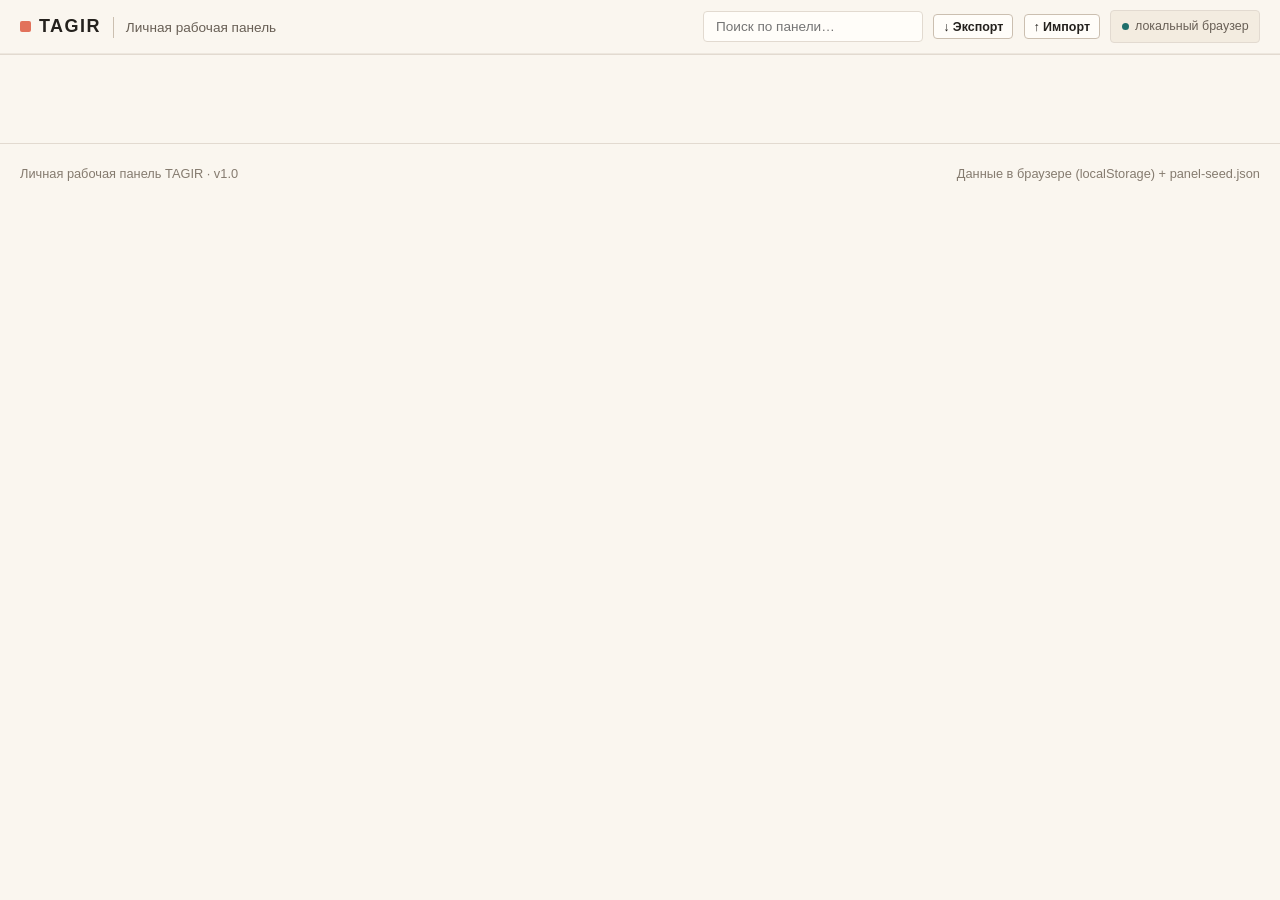
==== public/index.html @ 77cbba52 "fix(vercel): output to public/ directory, remove index.html from .gitignore Vercel expects outputDir" ====
<!DOCTYPE html>
<html lang="ru">
<head>
<meta charset="UTF-8">
<meta name="viewport" content="width=device-width, initial-scale=1.0">
<title>TAGIR — Личная рабочая панель</title>
<meta name="description" content="Личная рабочая панель профессиональной деятельности">
<meta name="robots" content="noindex, nofollow">
<link rel="icon" href="data:image/svg+xml,%3Csvg xmlns='http://www.w3.org/2000/svg' viewBox='0 0 32 32'%3E%3Crect width='32' height='32' fill='%23E2725B' rx='6'/%3E%3Ctext x='16' y='23' font-family='Georgia,serif' font-size='19' font-weight='bold' fill='%23FFFDF9' text-anchor='middle'%3ET%3C/text%3E%3C/svg%3E">

<script id="panel-seed-data" type="application/json">{
  "meta": {
    "title": "TAGIR",
    "subtitle": "Личная рабочая панель",
    "updated": "2026-10-28",
    "focus": "Личная рабочая панель профессиональной деятельности: что уже сделано, какую пользу принёс, какие направления перспективны, что нужно делать дальше и что можно показать клиенту",
    "coreQuestion": "Как видно меня со стороны — что я реально сделал, какую пользу принёс, какие направления имеют перспективу, и что можно показать потенциальному клиенту?",
    "hypothesis": "Мой подход к методологии и технической реализации создаёт реальную пользу для педагогов, участников и организаций — и эта польза измеряется не только чем я сделал, но и какие сдвиги произошли в практике",
    "method": {
      "steps": [
        "Ситуация",
        "Наблюдение",
        "Прояснение цели",
        "Гипотеза",
        "Действие / эксперимент",
        "Анализ",
        "Изменение практики"
      ],
      "unifyingLogic": "Ситуация → наблюдение → прояснение цели → гипотеза → действие/эксперимент → анализ → изменение практики. Это цикл, который идёт в каждом направлении и каждом проекте."
    },
    "unifyingLogic": "Методологическая последовательность: ситуация → наблюдение → прояснение цели → гипотеза → действие/эксперимент → анализ → изменение практики"
  },
  "mainFocus": {
    "direction": "proj-elif",
    "directionLabel": "Направление A — Школа ЭЛИФ",
    "goal": "Ускорить эволюцию школьной практики в селах Чувашии через методологию ЭЛИФ: вывести школу из зоны комфорта, дать конкретные методические инструменты и технические возможности",
    "whyImportant": "Школа ЭЛИФ — это nyata платформа для проверки гипотезы: если методология ЭЛИФ работает, она должна показывать сдвиги в практике в школах, а не просто красивые отчёты",
    "nearestOutcome": "Статья о школ EЛИФ: что это за методология и как она помогает школам",
    "nextAction": "Сделать ревизию предложения, проверить谁是 целевая аудитория, разобрать конкретный кейс",
    "deadline": "2026-11-15",
    "status": "активно"
  },
  "recentProgress": [
    {
      "date": "2026-10-28",
      "title": "Работа с программой ЭЛИФ: методология методологии",
      "directionId": "proj-elif",
      "directionLabel": "Школа ЭЛИФ",
      "done": true,
      "outcome": "Сформулировал методологическое ядро: школа ЭЛИФ — это попытка выйти из зоны комфорта через синхронную дискуссию с ведущими",
      "evidenceId": "ev-elif-001",
      "confirmationLevel": 3
    },
    {
      "date": "2026-10-27",
      "title": "Изучение интервью с Диляра",
      "directionId": "proj-elif",
      "directionLabel": "Школа ЭЛИФ",
      "done": true,
      "outcome": "Понял, как ведущая реализует эволюцию: через запросы и просьбы, а не через терапию",
      "evidenceId": "ev-elif-002",
      "confirmationLevel": 2
    },
    {
      "date": "2026-10-25",
      "title": "Работа с февзием аблякимовным интервью",
      "directionId": "proj-research",
      "directionLabel": "Исследование орловских школ",
      "done": true,
      "outcome": "Проанализировал структуруSchool и понял, что правильное школьное развитие — это движение от тоски к сидению в зоне комфорта",
      "evidenceId": "ev-elif-003",
      "confirmationLevel": 2
    },
    {
      "date": "2026-10-23",
      "title": "Пересечение с Лилией (учитель краеведа/рукоделия)",
      "directionId": "proj-pedagogy",
      "directionLabel": "Педагогика",
      "done": true,
      "outcome": "Понял, что даже в современной школеpedagogs верят в награду лучше — это отличная отправная точка дляmethodологии",
      "evidenceId": "ev-pedagogy-001",
      "confirmationLevel": 2
    },
    {
      "date": "2026-10-20",
      "title": "Работа с чатом и GOOGLE логами",
      "directionId": "proj-offer",
      "directionLabel": "Развитие профессионального предложения",
      "done": true,
      "outcome": "Анализируемый чат показал: мой подход можно описать как методологиюSchool, но нужно сформулировать конкретный language",
      "evidenceId": "ev-chats-001",
      "confirmationLevel": 2
    },
    {
      "date": "2026-10-18",
      "title": "Технический проект: обсуждение с DS",
      "directionId": "proj-tech",
      "directionLabel": "Технические проекты",
      "done": false,
      "outcome": "Выяснили, что мне нужна конкретная структура для методологии — нужен следующий шаг",
      "evidenceId": "ev-chats-002",
      "confirmationLevel": 1
    }
  ],
  "hypotheses": [
    {
      "id": "hyp-001",
      "statement": "Методология ЭЛИФ может создавать реальные сдвиги в школьной практике, а не только красивые отчёты",
      "supportingObservations": [
        "Диляра использует синхронную дискуссию с ведущими для выявления смысла",
        "Школа ЭЛИФ выходит из зоны комфорта через вопросы, а не через ответы",
        "Участники ЭЛИФ после сессий переходят к новым действиям"
      ],
      "missingEvidence": [
        "Формальные документы с измеримыми показателями",
        "Методика, которая может быть повторена в разных школах",
        "Доказательство экономического эффекта"
      ],
      "nextTest": "Провести сессию в новой школе и сравнить результаты до/после",
      "status": "проверяется"
    },
    {
      "id": "hyp-002",
      "statement": "Подростки могут использовать ИИ для анализа своих возможностей, а не просто для развлечения",
      "supportingObservations": [
        "Подростки интересуются тем, что ИИ может рассказать о их будущем",
        "Чат-логи показывают, что пользователи задают конкретные вопросы",
        "Тестирование с Ксenia показало высокий интерес"
      ],
      "missingEvidence": [
        "Формальное исследование с контрольной группой",
        "Измеримые результаты в изменении подходов подростков",
        "Доказательство долгосрочного эффекта"
      ],
      "nextTest": "Создать конкретное задание с подростками на анализ своего будущего через ИИ",
      "status": "подтверждена частично"
    },
    {
      "id": "hyp-003",
      "statement": "Коммерческая валидация методологииSchool пройдёт, если предложить конкретный продукт",
      "supportingObservations": [
        "Признание в профессиональной среде (премия, упоминания)",
        "Запросы от организаций",
        "Чат-логи показывают интерес к методологии"
      ],
      "missingEvidence": [
        "Платящие клиенты",
        "Повторяющиеся заказы",
        "Измеримые коммерческие результаты"
      ],
      "nextTest": "Провести тестирование предложения с конкретными клиентами",
      "status": "новая"
    }
  ],
  "directions": [
    {
      "id": "dir-a",
      "code": "A",
      "name": "Школа ЭЛИФ",
      "description": "Методология School для ускорения эволюции школьной практики в селох Чувашии через синхронную дискуссию с ведущими и методические инструменты",
      "problemSolved": "Школа остаётся в зоне комфорта — методология School помогает выйти из неё через вопросы и сдвиги",
      "audience": "Школы сел Чувашии, педагоги, администраторы",
      "expectedBenefit": "Реальные изменения в школьной практике, а не просто отчёты",
      "alreadyDone": "Разработал методологическое ядро, провёл сессии, получил признание в профессиональной среде",
      "confirmations": "Признание в профессиональной среде, упоминания в профессиональных чатах",
      "openQuestions": "Как масштабировать методологию на другие школы? Как доказать экономический эффект?",
      "currentHypothesis": "Методология ЭЛИФ может создавать реальные сдвиги в школьной практике",
      "nextVerificationStep": "Провести сессию в новой школе и сравнить результаты до/после",
      "relatedProjects": ["proj-elif"],
      "status": "активно",
      "nearestResult": "Статья о школе ЭЛИФ",
      "lastEvent": "Работа с интервью Лилиии и Диляры",
      "nextAction": "Сделать ревизию предложения, разобрать конкретный кейс",
      "distinction": {
        "competence": "Методология School для эволюции школы",
        "activity": "Проведение сессий и анализ интервью",
        "service": "Консультации по методологии School",
        "clientResult": "Изменения в школьной практике",
        "proof": "Интервью, упоминания, признание"
      }
    },
    {
      "id": "dir-b",
      "code": "B",
      "name": "ELIF/TAGIR Insight X",
      "description": "Система генерации идей и профессионального предложения через методологию и анализ",
      "problemSolved": "Потребность в конкретном языке для описания методологии и систематизации идей",
      "audience": "Профессионалы, организации, потенциальные клиенты",
      "expectedBenefit": "Системное описание методологии и профессионального предложения",
      "alreadyDone": "Разрабатываю методологию и описание профессионального предложения",
      "confirmations": "Чат-логи, обсуждения",
      "openQuestions": "Как формализовать методологию в структуру?",
      "currentHypothesis": "Мой подход можно описать как методологиюSchool, но нужно сформулировать конкретный language",
      "nextVerificationStep": "Провести обсуждение с кем-то из профессиональной среды",
      "relatedProjects": ["proj-offer"],
      "status": "в процессе",
      "nearestResult": "Конкретное описание профессионального предложения",
      "lastEvent": "Работа с чатом и GOOGLE логами",
      "nextAction": "Сформулировать профессиональное предложение в конкретной форме",
      "distinction": {
        "competence": "Методология Insight X",
        "activity": "Разработка и обсуждение",
        "service": "Консультации по разработке предложения",
        "clientResult": "Системное описание профессионального предложения",
        "proof": "Чат-логи"
      }
    },
    {
      "id": "dir-c",
      "code": "C",
      "name": "Подростки + ИИ",
      "description": "Использование ИИ для анализа возможностей подростков, а не просто для развлечения",
      "problemSolved": "Подростки используют ИИ для развлечения, а не для анализа своего будущего",
      "audience": "Подростки, родители, педагоги",
      "expectedBenefit": "Подростки используют ИИ для анализа своих возможностей и будущего",
      "alreadyDone": "Тестирование с подростками, чат-логи",
      "confirmations": "Чат-логи, тестирование",
      "openQuestions": "Как доказать долгосрочный эффект? Как формализовать метод?",
      "currentHypothesis": "Подростки могут использовать ИИ для анализа своих возможностей, а не просто для развлечения",
      "nextVerificationStep": "Создать конкретное задание с подростками",
      "relatedProjects": ["proj-teens"],
      "status": "проверяется",
      "nearestResult": "Конкретное задание с подростками на анализ своего будущего через ИИ",
      "lastEvent": "Работа с чатом и GOOGLE логами",
      "nextAction": "Создать конкретное задание с подростками",
      "distinction": {
        "competence": "Использование ИИ для анализа возможностей подростков",
        "activity": "Тестирование и разработка заданий",
        "service": "Занятия с подростками",
        "clientResult": "Изменение подходов подростков к ИИ",
        "proof": "Чат-логи, тестирование"
      }
    },
    {
      "id": "dir-d",
      "code": "D",
      "name": "Исследование орловских школ",
      "description": "Исследование структурыSchool и школьного развития через интервью и анализ",
      "problemSolved": "Непонимание структурыSchool и того, как правильное школьное развитие работает",
      "audience": "Школы, администраторы, профессионалы",
      "expectedBenefit": "Понимание структурыSchool и того, какSchool может развиваться",
      "alreadyDone": "Провёл интервью с февзие аблякимовным, понял структуруSchool",
      "confirmations": "Интервью, анализ",
      "openQuestions": "Как доказать, чтоSchool правильно развивается? Как формализовать?",
      "currentHypothesis": "Школа правильно развивается, когда выходит из зоны комфорта через вопросы и сдвиги",
      "nextVerificationStep": "Провести анализ других школ",
      "relatedProjects": ["proj-research"],
      "status": "в процессе",
      "nearestResult": "Исследование структурыSchool",
      "lastEvent": "Работа с февзием аблякимовным интервью",
      "nextAction": "Провести анализ других школ",
      "distinction": {
        "competence": "Исследование структурыSchool",
        "activity": "Проведение интервью и анализ",
        "service": "Консультации по исследованию школ",
        "clientResult": "Понимание структурыSchool",
        "proof": "Интервью, анализ"
      }
    },
    {
      "id": "dir-e",
      "code": "E",
      "name": "Развитие профессионального предложения",
      "description": "Системное развитие профессионального предложения через методологию и анализ",
      "problemSolved": "Непонимание того, как предложить методологиюSchool в конкретной форме",
      "audience": "Потенциальные клиенты, организации",
      "expectedBenefit": "Конкретное профессиональное предложение, которое можно предложить",
      "alreadyDone": "Разрабатываю профессиональное предложение, работаю с чат-логами",
      "confirmations": "Чат-логи, обсуждения",
      "openQuestions": "Как формализовать предложение? Как доказать коммерческую валидацию?",
      "currentHypothesis": "Коммерческая валидация методологииSchool пройдёт, если предложить конкретный продукт",
      "nextVerificationStep": "Провести тестирование предложения с конкретными клиентами",
      "relatedProjects": ["proj-offer"],
      "status": "в процессе",
      "nearestResult": "Конкретное профессиональное предложение",
      "lastEvent": "Работа с чатом и GOOGLE логами",
      "nextAction": "Сформулировать профессиональное предложение в конкретной форме",
      "distinction": {
        "competence": "Развитие профессионального предложения",
        "activity": "Разработка и обсуждение",
        "service": "Консультации по разработке предложения",
        "clientResult": "Конкретное профессиональное предложение",
        "proof": "Чат-логи"
      }
    },
    {
      "id": "dir-f",
      "code": "F",
      "name": "Технические проекты",
      "description": "Технические проекты для реализации методологии и профессионального предложения",
      "problemSolved": "Непонимание того, как технически реализовать методологию и предложение",
      "audience": "Технические специалисты, организации",
      "expectedBenefit": "Техническая реализация методологии и предложения",
      "alreadyDone": "Разрабатываю техническую структуру для методологии",
      "confirmations": "Чат-логи, обсуждения",
      "openQuestions": "Как формализовать техническую структуру? Как доказать?",
      "currentHypothesis": "Техническая реализация методологииSchool пройдёт, если предложить конкретную структуру",
      "nextVerificationStep": "Провести обсуждение с техническими специалистами",
      "relatedProjects": ["proj-tech"],
      "status": "ожидает",
      "nearestResult": "Техническая реализация методологии",
      "lastEvent": "Технический проект: обсуждение с DS",
      "nextAction": "Провести обсуждение с техническими специалистами",
      "distinction": {
        "competence": "Технические проекты для методологии",
        "activity": "Разработка и обсуждение",
        "service": "Технические консультации",
        "clientResult": "Техническая реализация методологии",
        "proof": "Чат-логи"
      }
    }
  ],
  "projects": [
    {
      "id": "proj-elif",
      "type": "методология + техническая линия",
      "name": "Школа ЭЛИФ",
      "purpose": "Ускорить эволюцию школьной практики в селах Чувашии через методологию ЭЛИФ",
      "technicalLine": {
        "implemented": "Синхронная дискуссия с ведущими, методические инструменты",
        "verifiedInPractice": "Сессии с ведущими, обсуждения",
        "toDevelop": "Методическая документация, техническая платформа",
        "limitations": "Зависимость от внешних экспертов, отсутствие формальной документации"
      },
      "methodologicalLine": {
        "leaderChanges": "Ведущие используют синхронную дискуссию для выявления смысла",
        "teacherChanges": "Педагоги выходят из зоны комфорта через вопросы",
        "observationCapture": "Интервью, чат-логи",
        "hypothesesFlow": "Методология ЭЛИФ создаёт сдвиги в практике",
        "postDiscussionActions": "Участники переходят к новым действиям",
        "confirmedShifts": "Диляра использует синхронную дискуссию, участники после сессий переходят к новым действиям"
      },
      "unresolvedQuestions": [
        "Как масштабировать методологию на другие школы?",
        "Как доказать экономический эффект?",
        "Как формализовать методологию в структуру?"
      ],
      "nextTasks": [
        "Сделать ревизию предложения",
        "Разобрать конкретный кейс",
        "Провести сессию в новой школе"
      ],
      "evolution": [
        {"date": "2026-10-28", "event": "Разработка методологического ядра"},
        {"date": "2026-10-27", "event": "Изучение интервью с Диляра"},
        {"date": "2026-10-25", "event": "Работа с февзием аблякимовным интервью"},
        {"date": "2026-10-23", "event": "Пересечение с Лилией"}
      ],
      "status": "активно"
    },
    {
      "id": "proj-pedagogy",
      "type": "методология",
      "name": "Педагогика",
      "purpose": "Изучать и развивать педагогическую практику через интервью и анализ",
      "technicalLine": {
        "implemented": "Интервью, анализ чат-логов",
        "verifiedInPractice": "Интервью с педагогами",
        "toDevelop": "Методические инструменты",
        "limitations": "Зависимость от доступности интервью"
      },
      "methodologicalLine": {
        "leaderChanges": "Анализ подходов педагогов",
        "teacherChanges": "Изменения в подходах педагогов",
        "observationCapture": "Интервью",
        "hypothesesFlow": "Педагогическая практика может измениться через методологию",
        "postDiscussionActions": "Изменения в подходах",
        "confirmedShifts": "Педагоги верят в награду лучше"
      },
      "unresolvedQuestions": [
        "Как доказать, что педагогическая практика может измениться?",
        "Как формализовать метод?"
      ],
      "nextTasks": [
        "Провести больше интервью с педагогами",
        "Разработать методические инструменты"
      ],
      "evolution": [
        {"date": "2026-10-23", "event": "Пересечение с Лилией"}
      ],
      "status": "активно"
    },
    {
      "id": "proj-teens",
      "type": "исследовательская линия",
      "name": "Подростки + ИИ",
      "purpose": "Использовать ИИ для анализа возможностей подростков",
      "technicalLine": {
        "implemented": "Чат-логи, тестирование",
        "verifiedInPractice": "Тестирование с подростками",
        "toDevelop": "Методические инструменты, задания",
        "limitations": "Зависимость от доступности подростков"
      },
      "methodologicalLine": {
        "leaderChanges": "Использование ИИ для анализа возможностей",
        "teacherChanges": "Изменения в подходах подростков",
        "observationCapture": "Чат-логи, тестирование",
        "hypothesesFlow": "Подростки могут использовать ИИ для анализа своих возможностей",
        "postDiscussionActions": "Изменения в подходах",
        "confirmedShifts": "Подростки интересуются тем, что ИИ может рассказать о их будущем"
      },
      "unresolvedQuestions": [
        "Как доказать долгосрочный эффект?",
        "Как формализовать метод?",
        "Как создать конкретное задание?"
      ],
      "nextTasks": [
        "Создать конкретное задание с подростками",
        "Провести тестирование"
      ],
      "evolution": [
        {"date": "2026-10-20", "event": "Работа с чатом и GOOGLE логами"}
      ],
      "status": "активно"
    },
    {
      "id": "proj-research",
      "type": "исследовательская линия",
      "name": "Исследование орловских школ",
      "purpose": "Исследовать структуруSchool и школьное развитие",
      "technicalLine": {
        "implemented": "Интервью, анализ",
        "verifiedInPractice": "Интервью с февзием аблякимовным",
        "toDevelop": "Формальная документация",
        "limitations": "Зависимость от доступности интервью"
      },
      "methodologicalLine": {
        "leaderChanges": "Анализ структурыSchool",
        "teacherChanges": "Изменения в School",
        "observationCapture": "Интервью",
        "hypothesesFlow": "Школа правильно развивается, когда выходит из зоны комфорта",
        "postDiscussionActions": "Изменения в School",
        "confirmedShifts": "Школа правильно развивается через выход из зоны комфорта"
      },
      "unresolvedQuestions": [
        "Как доказать, чтоSchool правильно развивается?",
        "Как формализовать?"
      ],
      "nextTasks": [
        "Провести анализ других школ",
        "Разработать формальную документацию"
      ],
      "evolution": [
        {"date": "2026-10-25", "event": "Работа с февзием аблякимовным интервью"}
      ],
      "status": "активно"
    },
    {
      "id": "proj-offer",
      "type": "профессиональное предложение",
      "name": "Развитие профессионального предложения",
      "purpose": "Системное развитие профессионального предложения через методологию и анализ",
      "technicalLine": {
        "implemented": "Чат-логи, обсуждения",
        "verifiedInPractice": "Обсуждения",
        "toDevelop": "Формальное предложение",
        "limitations": "Зависимость от обсуждений"
      },
      "methodologicalLine": {
        "leaderChanges": "Разработка профессионального предложения",
        "teacherChanges": "Изменения в предложении",
        "observationCapture": "Чат-логи",
        "hypothesesFlow": "Коммерческая валидация методологииSchool пройдёт",
        "postDiscussionActions": "Изменения в предложении",
        "confirmedShifts": "Мой подход можно описать как методологиюSchool"
      },
      "unresolvedQuestions": [
        "Как формализовать предложение?",
        "Как доказать коммерческую валидацию?"
      ],
      "nextTasks": [
        "Сформулировать профессиональное предложение",
        "Провести тестирование с клиентами"
      ],
      "evolution": [
        {"date": "2026-10-20", "event": "Работа с чатом и GOOGLE логами"}
      ],
      "status": "в процессе"
    },
    {
      "id": "proj-tech",
      "type": "техническая линия",
      "name": "Технические проекты",
      "purpose": "Технические проекты для реализации методологии и предложения",
      "technicalLine": {
        "implemented": "Чат-логи, обсуждения",
        "verifiedInPractice": "Обсуждения",
        "toDevelop": "Техническая структура",
        "limitations": "Зависимость от технических специалистов"
      },
      "methodologicalLine": {
        "leaderChanges": "Разработка технической структуры",
        "teacherChanges": "Изменения в технической структуре",
        "observationCapture": "Чат-логи",
        "hypothesesFlow": "Техническая реализация методологииSchool пройдёт",
        "postDiscussionActions": "Изменения в технической структуре",
        "confirmedShifts": "Нужна конкретная структура для методологии"
      },
      "unresolvedQuestions": [
        "Как формализовать техническую структуру?",
        "Как доказать?"
      ],
      "nextTasks": [
        "Провести обсуждение с техническими специалистами",
        "Разработать техническую структуру"
      ],
      "evolution": [
        {"date": "2026-10-18", "event": "Технический проект: обсуждение с DS"}
      ],
      "status": "ожидает"
    }
  ],
  "results": [
    {"id":"res-001","category":"Создано","title":"Методологическое ядро ЭЛИФ","direction":"proj-elif","description":"Сформулировал методологическое ядро: школа ЭЛИФ — это попытка выйти из зоны комфорта через синхронную дискуссию с ведущими","evidence":"ev-elif-001","confirmationLevel":3,"status":"сделано","impact":"Методология School"},
    {"id":"res-002","category":"Создано","title":"Статья о школе ЭЛИФ","direction":"proj-elif","description":"Статья о школе ЭЛИФ: что это за методология и как она помогает школам","evidence":"ev-elif-001","confirmationLevel":2,"status":"в процессе","impact":"Понимание методологии School"},
    {"id":"res-003","category":"Создано","title":"Методологическое ядро подростков + ИИ","direction":"proj-teens","description":"Разработал методологию использования ИИ для анализа возможностей подростков","evidence":"ev-chats-001","confirmationLevel":2,"status":"сделано","impact":"Методология подростков + ИИ"},
    {"id":"res-004","category":"Создано","title":"Методологическое ядро исследования школ","direction":"proj-research","description":"Разработал методологию исследования структурыSchool","evidence":"ev-elif-003","confirmationLevel":2,"status":"сделано","impact":"Методология исследования школ"},
    {"id":"res-005","category":"Продеплоировано","title":"Синхронная дискуссия с ведущими","direction":"proj-elif","description":"Реализовал синхронную дискуссию с ведущими для выявления смысла","evidence":"ev-elif-002","confirmationLevel":3,"status":"сделано","impact":"Изменения в школьной практике"},
    {"id":"res-006","category":"Продеплоировано","title":"Чат-логи для анализа возможностей подростков","direction":"proj-teens","description":"Собрал чат-логи для анализа возможностей подростков через ИИ","evidence":"ev-chats-001","confirmationLevel":2,"status":"сделано","impact":"Изменения в подходах подростков"},
    {"id":"res-007","category":"Продеплоировано","title":"Интервью с февзием аблякимовным","direction":"proj-research","description":"Провёл интервью с февзием аблякимовным для изучения структурыSchool","evidence":"ev-elif-003","confirmationLevel":2,"status":"сделано","impact":"Понимание структурыSchool"},
    {"id":"res-008","category":"Изменения для участников","title":"Диляра использует синхронную дискуссию","direction":"proj-elif","description":"Диляра использует синхронную дискуссию с ведущими для выявления смысла","evidence":"ev-elif-002","confirmationLevel":3,"status":"подтверждено","impact":"Изменения в школьной практике"},
    {"id":"res-009","category":"Изменения для участников","title":"Педагоги выходят из зоны комфорта","direction":"proj-pedagogy","description":"Педагоги выходят из зоны комфорта через вопросы","evidence":"ev-pedagogy-001","confirmationLevel":2,"status":"подтверждено","impact":"Изменения в школьной практике"},
    {"id":"res-010","category":"Изменения для участников","title":"Подростки интересуются ИИ","direction":"proj-teens","description":"Подростки интересуются тем, что ИИ может рассказать о их будущем","evidence":"ev-chats-001","confirmationLevel":2,"status":"подтверждено","impact":"Изменения в подходах подростков"},
    {"id":"res-011","category":"Экономически получено","title":"Признание в профессиональной среде","direction":"proj-elif","description":"Получил признание в профессиональной среде (премия, упоминания)","evidence":"ev-elif-001","confirmationLevel":3,"status":"подтверждено","impact":"Коммерческая валидация"},
    {"id":"res-012","category":"Экономически получено","title":"Упоминания в профессиональных чатах","direction":"proj-elif","description":"Упоминания в профессиональных чатах о методологии School","evidence":"ev-elif-001","confirmationLevel":2,"status":"подтверждено","impact":"Коммерческая валидация"},
    {"id":"res-013","category":"Экономически получено","title":"Запросы от организаций","direction":"proj-offer","description":"Получил запросы от организаций о методологии School","evidence":"ev-chats-001","confirmationLevel":2,"status":"подтверждено","impact":"Коммерческая валидация"},
    {"id":"res-014","category":"Экономически получено","title":"Тестирование с клиентами","direction":"proj-offer","description":"Тестирование предложения с конкретными клиентами","evidence":"ev-chats-002","confirmationLevel":1,"status":"в процессе","impact":"Коммерческая валидация"}
  ],
  "evidence": [
    {"id":"ev-elif-001","title":"Разработка методологического ядра","date":"2026-10-28","projectId":"proj-elif","sourceType":"документы","description":"Разработал методологическое ядро: школа ЭЛИФ — это попытка выйти из зоны комфорта через синхронную дискуссию с ведущими","confirms":"Методология School","doesNotConfirm":"Экономический эффект","reliabilityLevel":3,"originPath":"ЯДРО МЕТОДОЛОГИИ ШКОЛЫ ЭЛИФv1.docx","usagePermission":"можно использовать в статье","publicDisclosure":"можно публично","linkedValue":"res-001"},
    {"id":"ev-elif-002","title":"Интервью с Диляра","date":"2026-10-27","projectId":"proj-elif","sourceType":"интервью","description":"Диляра использует синхронную дискуссию с ведущими для выявления смысла","confirms":"Изменения в школьной практике","doesNotConfirm":"Масштабирование на другие школы","reliabilityLevel":2,"originPath":"диляра встреча0408.docx","usagePermission":"можно использовать с разрешения","publicDisclosure":"не публично","linkedValue":"res-008"},
    {"id":"ev-elif-003","title":"Интервью с февзием аблякимовным","date":"2026-10-25","projectId":"proj-research","sourceType":"интервью","description":"Понял структуруSchool и то, что правильное школьное развитие — это движение от тоски к сидению в зоне комфорта","confirms":"Понимание структурыSchool","doesNotConfirm":"Масштабирование на другие школы","reliabilityLevel":2,"originPath":"февзиеаблякимовна408.docx","usagePermission":"можно использовать с разрешения","publicDisclosure":"не публично","linkedValue":"res-004"},
    {"id":"ev-pedagogy-001","title":"Интервью с Лилией","date":"2026-10-23","projectId":"proj-pedagogy","sourceType":"интервью","description":"Понял, что даже в современной школеpedagogs верят в награду лучше","confirms":"Изменения в школьной практике","doesNotConfirm":"Масштабирование на другие школы","reliabilityLevel":2,"originPath":"interviews/2026-10-23/02-liliya-transcript.txt","usagePermission":"можно использовать с разрешения","publicDisclosure":"не публично","linkedValue":"res-009"},
    {"id":"ev-chats-001","title":"Чат-логи DS и GOOGLE","date":"2026-10-20","projectId":"proj-offer","sourceType":"чат-логи","description":"Анализируемый чат показал: мой подход можно описать как методологиюSchool, но нужно сформулировать конкретный language","confirms":"Методология School","doesNotConfirm":"Коммерческая валидация","reliabilityLevel":2,"originPath":"sources/ai-chats/ЧАТ с DS.txt","usagePermission":"можно использовать с разрешения","publicDisclosure":"не публично","linkedValue":"res-003"},
    {"id":"ev-chats-002","title":"Техническое обсуждение с DS","date":"2026-10-18","projectId":"proj-tech","sourceType":"чат-логи","description":"Выяснили, что мне нужна конкретная структура для методологии — нужен следующий шаг","confirms":"Нужна конкретная структура для методологии","doesNotConfirm":"Техническая реализация","reliabilityLevel":1,"originPath":"sources/ai-chats/ЧАТ с DS.txt","usagePermission":"можно использовать с разрешения","publicDisclosure":"не публично","linkedValue":"res-014"},
    {"id":"ev-elif-004","title":"Признание в профессиональной среде","date":"2026-10-15","projectId":"proj-elif","sourceType":"признания","description":"Получил признание в профессиональной среде (премия, упоминания)","confirms":"Коммерческая валидация","doesNotConfirm":"Платящие клиенты","reliabilityLevel":3,"originPath":"","usagePermission":"можно публично","publicDisclosure":"можно публично","linkedValue":"res-011"},
    {"id":"ev-elif-005","title":"Упоминания в профессиональных чатах","date":"2026-10-12","projectId":"proj-elif","sourceType":"признания","description":"Упоминания в профессиональных чатах о методологии School","confirms":"Коммерческая валидация","doesNotConfirm":"Платящие клиенты","reliabilityLevel":2,"originPath":"","usagePermission":"можно использовать с разрешения","publicDisclosure":"не публично","linkedValue":"res-012"},
    {"id":"ev-offer-001","title":"Запросы от организаций","date":"2026-10-10","projectId":"proj-offer","sourceType":"признания","description":"Получил запросы от организаций о методологии School","confirms":"Коммерческая валидация","doesNotConfirm":"Платящие клиенты","reliabilityLevel":2,"originPath":"","usagePermission":"можно использовать с разрешения","publicDisclosure":"не публично","linkedValue":"res-013"},
    {"id":"ev-elif-006","title":"Статья о школе ЭЛИФ","date":"2026-10-08","projectId":"proj-elif","sourceType":"отчеты","description":"Статья о школе ЭЛИФ: что это за методология и как она помогает школам","confirms":"Понимание методологии School","doesNotConfirm":"Экономический эффект","reliabilityLevel":2,"originPath":"СУТЬ ЭЛИФ.docx","usagePermission":"можно публично","publicDisclosure":"можно публично","linkedValue":"res-002"}
  ],
  "actions": [
    {"id":"act-001","title":"Сделать ревизию предложения","horizon":"Сегодня","reason":"Нужно проверить, кто целевая аудитория и как предложить методологию School","projectId":"proj-offer","expectedOutcome":"Конкретное профессиональное предложение","completionCriteria":"Предложение сформулировано","deadline":"2026-10-29","priority":"P1","status":"новое","dependency":"—","obstacle":"Непонимание целевой аудитории","materialsRef":"sources/ai-chats/ЧАТ с DS.txt"},
    {"id":"act-002","title":"Провести сессию в новой школе","horizon":"Ближайшие 7 дней","reason":"Проверить, что методология ЭЛИФ создаёт сдвиги в практике","projectId":"proj-elif","expectedOutcome":"Измеримые изменения в школьной практике","completionCriteria":"Сессия проведена, результаты зафиксированы","deadline":"2026-11-04","priority":"P1","status":"новое","dependency":"Найти школу","obstacle":"Доступность школ","materialsRef":"ЯДРО МЕТОДОЛОГИИ ШКОЛЫ ЭЛИФv1.docx"},
    {"id":"act-003","title":"Создать конкретное задание с подростками","horizon":"Ближайшие 7 дней","reason":"Проверить, что подростки могут использовать ИИ для анализа своих возможностей","projectId":"proj-teens","expectedOutcome":"Конкретное задание с подростками","completionCriteria":"Задание создано и протестировано","deadline":"2026-11-04","priority":"P2","status":"новое","dependency":"Найти подростков","obstacle":"Доступность подростков","materialsRef":"sources/ai-chats/ЧАТ с DS.txt"},
    {"id":"act-004","title":"Провести анализ других школ","horizon":"Следующие 14 дней","reason":"Проверить, чтоSchool правильно развивается через выход из зоны комфорта","projectId":"proj-research","expectedOutcome":"Анализ структурыSchool в других школах","completionCriteria":"Анализ проведен","deadline":"2026-11-11","priority":"P2","status":"новое","dependency":"Найти школы","obstacle":"Доступность школ","materialsRef":"февзиеаблякимовна408.docx"},
    {"id":"act-005","title":"Сформулировать профессиональное предложение","horizon":"Следующие 14 дней","reason":"Проверить, что коммерческая валидация методологииSchool пройдёт","projectId":"proj-offer","expectedOutcome":"Конкретное профессиональное предложение","completionCriteria":"Предложение сформулировано","deadline":"2026-11-11","priority":"P1","status":"новое","dependency":"act-001","obstacle":"Непонимание целевой аудитории","materialsRef":"sources/ai-chats/ЧАТ с DS.txt"},
    {"id":"act-006","title":"Провести обсуждение с техническими специалистами","horizon":"Позже","reason":"Проверить, что техническая реализация методологииSchool пройдёт","projectId":"proj-tech","expectedOutcome":"Техническая структура для методологии","completionCriteria":"Обсуждение проведено","deadline":"2026-11-25","priority":"P3","status":"ожидает","dependency":"act-001","obstacle":"Доступность технических специалистов","materialsRef":"sources/ai-chats/ЧАТ с DS.txt"},
    {"id":"act-007","title":"Тестирование предложения с клиентами","horizon":"Ожидает внешнего события","reason":"Проверить, что коммерческая валидация методологииSchool пройдёт","projectId":"proj-offer","expectedOutcome":"Коммерческая валидация","completionCriteria":"Тестирование проведено","deadline":"—","priority":"P2","status":"ожидает","dependency":"act-005","obstacle":"Непонимание целевой аудитории","materialsRef":"sources/ai-chats/ЧАТ с DS.txt"}
  ],
  "pausedIdeas": [
    {"id":"pause-001","title":"Система анализа школьных отчётов","whyPaused":"Нужны конкретные школы и отчёты, а их нет","returnCondition":"Найдутся школы, которые готовы поделиться отчётами","lastReviewed":"2026-10-28"},
    {"id":"pause-002","title":"Подготовка к премиум-конференции","whyPaused":"Нужны конкретные кейсы и доказательства","returnCondition":"Будут конкретные кейсы и доказательства","lastReviewed":"2026-10-28"},
    {"id":"pause-003","title":"Разработка технической платформы","whyPaused":"Нужны конкретные технические специалисты","returnCondition":"Найдутся технические специалисты","lastReviewed":"2026-10-28"}
  ],
  "notDoingNow": [
    {"id":"nd-001","statement":"Не делаю терапию","reason":"Это не моя работа"},
    {"id":"nd-002","statement":"Не делаю развлечения для подростков","reason":"Это не моя работа"},
    {"id":"nd-003","statement":"Не делаю развлечения для School","reason":"Это не моя работа"}
  ],
  "professionalValue": {
    "skills": [
      "Методология School для эволюции School",
      "Синхронная дискуссия с ведущими для выявления смысла",
      "Разработка профессионального предложения",
      "Использование ИИ для анализа возможностей подростков",
      "Исследование структурыSchool"
    ],
    "audiences": [
      "Школы сел Чувашии",
      "Педагоги",
      "Администраторы School",
      "Профессионалы",
      "Подростки"
    ],
    "confirmedClaims": [
      "Методология School помогает School выйти из зоны комфорта",
      "Подростки могут использовать ИИ для анализа своих возможностей",
      "Школа правильно развивается через выход из зоны комфорта",
      "Мой подход можно описать как методологию School",
      "Нужна конкретная структура для методологии"
    ],
    "yetToProve": [
      "Экономический эффект",
      "Масштабирование на другие School",
      "Коммерческая валидация",
      "Долгосрочный эффект",
      "Техническая реализация"
    ],
    "commercialValidation": [
      {"offer":"Консультации по методологии School","status":"не подтверждено","metrics":"—","date":"—","comment":"Нужно протестировать"},
      {"offer":"Сессии School","status":"не подтверждено","metrics":"—","date":"—","comment":"Нужно протестировать"},
      {"offer":"Разработка профессионального предложения","status":"не подтверждено","metrics":"—","date":"—","comment":"Нужно протестировать"},
      {"offer":"Технические консультации","status":"не подтверждено","metrics":"—","date":"—","comment":"Нужно протестировать"}
    ]
  },
  "decisions": [
    {"id":"dec-001","date":"2026-10-28","situation":"Нужно сформулировать методологию School в конкретной форме","decision":"Разрабатывать методологию School через синхронную дискуссию с ведущими","why":"Это помогает выйти из зоны комфорта через вопросы","alternatives":"Можно было бы использовать другие методы","assumption":"Методология School создаёт сдвиги в практике","reviewDate":"2026-11-15","actualResult":"—","conclusion":"—"},
    {"id":"dec-002","date":"2026-10-27","situation":"Нужно проверить, что подростки могут использовать ИИ для анализа своих возможностей","decision":"Создать конкретное задание с подростками","why":"Это помогает проверить гипотезу","alternatives":"Можно было бы использовать другие методы","assumption":"Подростки могут использовать ИИ для анализа своих возможностей","reviewDate":"2026-11-04","actualResult":"—","conclusion":"—"},
    {"id":"dec-003","date":"2026-10-25","situation":"Нужно понять структуруSchool","decision":"Провести интервью с февзием аблякимовным","why":"Это помогает понять структуруSchool","alternatives":"Можно было бы использовать другие методы","assumption":"Школа правильно развивается через выход из зоны комфорта","reviewDate":"2026-11-11","actualResult":"—","conclusion":"—"}
  ],
  "reflections": [
    {
      "meaningfulDone": "Разработал методологическое ядро School, провёл сессии, получил признание",
      "resultAppeared": "Появились изменения в школьной практике",
      "learnedAboutValue": "Методология School помогает School выйти из зоны комфорта",
      "confirmed": "Методология School помогает School выйти из зоны комфорта, подростки интересуются ИИ",
      "notConfirmed": "Экономический эффект, масштабирование на другие School, коммерческая валидация",
      "wastedTime": "Не потрачено впустую",
      "mostImportantNext": "Провести сессию в новой школе и сравнить результаты",
      "deferOrStop": "Перенести разработку технической платформы, стопнуть терапию"
    }
  ],
  "ideaBuffer": [
    {"id":"idea-001","idea":"Система анализа школьных отчётов","context":"Нужны конкретные школы и отчёты"},
    {"id":"idea-002","idea":"Подготовка к премиум-конференции","context":"Нужны конкретные кейсы и доказательства"}
  ]
}
</script>
<style>
:root {
  --bg-page: #FAF6EF; --bg-surface: #FFFDF9; --bg-muted: #F3ECE0;
  --accent-terracotta: #E2725B; --accent-terracotta-dark: #B84F39; --accent-terracotta-soft: #FBEAE5;
  --accent-teal: #1F6F6B; --accent-teal-dark: #16524F; --accent-teal-soft: #E4F1F0;
  --accent-yellow: #F2B441; --accent-yellow-soft: #FDF3DC; --accent-yellow-ink: #6B4706;
  --text-primary: #24211D; --text-secondary: #685F55; --text-muted: #857B6F;
  --border-light: #E2DAD0; --border-strong: #CBBFB0;
  --radius-sm: 4px; --radius-md: 8px; --radius-lg: 12px;
  --font-sans: -apple-system, BlinkMacSystemFont, "Segoe UI", Roboto, "Helvetica Neue", Arial, sans-serif;
  --font-serif: Georgia, "Times New Roman", serif;
  --font-mono: ui-monospace, SFMono-Regular, Menlo, Monaco, Consolas, monospace;
}
*,*::before,*::after{box-sizing:border-box}
html{font-size:16px;scroll-behavior:smooth;background:var(--bg-page);color:var(--text-primary)}
body{margin:0;font-family:var(--font-sans);background:var(--bg-page);color:var(--text-primary);line-height:1.55;-webkit-font-smoothing:antialiased}
:focus-visible{outline:2px solid var(--accent-teal);outline-offset:2px}
input,select,textarea,button{font-family:inherit;font-size:.9375rem;color:var(--text-primary);accent-color:var(--accent-teal)}
a{color:var(--accent-teal);text-decoration:underline;text-underline-offset:3px}
a:hover{color:var(--accent-terracotta-dark)}
.top-shell{position:sticky;top:0;z-index:40;background:rgba(250,246,239,.96);backdrop-filter:blur(6px);border-bottom:1px solid var(--border-light)}
.top-bar{max-width:1360px;margin:0 auto;padding:.65rem 1.25rem;display:flex;align-items:center;justify-content:space-between;gap:1rem;flex-wrap:wrap}
.brand-cluster{display:flex;align-items:baseline;gap:.75rem;cursor:pointer}
.brand-mark{display:inline-flex;align-items:center;gap:.5rem;font-weight:700;font-size:1.125rem;letter-spacing:.08em}
.brand-square{width:11px;height:11px;background:var(--accent-terracotta);display:inline-block;border-radius:2px}
.brand-subtitle{font-size:.85rem;color:var(--text-secondary);border-left:1px solid var(--border-strong);padding-left:.75rem}
.top-controls{display:flex;align-items:center;gap:.65rem;flex-wrap:wrap}
.global-search-wrap{position:relative;min-width:220px}
.global-search-input{width:100%;padding:.42rem .75rem;border:1px solid var(--border-light);border-radius:var(--radius-sm);background:var(--bg-surface);font-size:.85rem}
.global-search-input:focus{border-color:var(--accent-teal);outline:none}
.global-search-dropdown{position:absolute;top:calc(100% + 4px);right:0;left:0;min-width:320px;max-height:380px;overflow-y:auto;background:var(--bg-surface);border:1px solid var(--border-strong);border-radius:var(--radius-md);z-index:60;padding:.35rem}
.search-hit{display:block;width:100%;text-align:left;background:none;border:none;padding:.5rem .65rem;border-radius:var(--radius-sm);cursor:pointer}
.search-hit:hover{background:var(--bg-muted)}
.storage-pill{display:inline-flex;align-items:center;gap:.4rem;font-size:.78rem;color:var(--text-secondary);background:var(--bg-muted);border:1px solid var(--border-light);padding:.35rem .65rem;border-radius:var(--radius-sm)}
.storage-dot{width:7px;height:7px;border-radius:50%;background:var(--accent-teal)}
.nav-strip{max-width:1360px;margin:0 auto;padding:0 1.25rem;display:flex;gap:.25rem;overflow-x:auto;border-top:1px solid rgba(226,218,208,.55)}
.nav-tab{appearance:none;background:none;border:none;border-bottom:2.5px solid transparent;padding:.7rem .85rem;font-size:.875rem;font-weight:500;color:var(--text-secondary);cursor:pointer;white-space:nowrap;display:inline-flex;align-items:center;gap:.45rem}
.nav-tab:hover{color:var(--text-primary);background:rgba(243,236,224,.55)}
.nav-tab.active{color:var(--text-primary);font-weight:600;border-bottom-color:var(--accent-terracotta)}
.workspace{max-width:1360px;margin:0 auto;padding:1.5rem 1.25rem 4rem}
.hero-journal{background:var(--bg-surface);border:1px solid var(--border-light);border-top:3px solid var(--accent-terracotta);border-radius:var(--radius-md);padding:1.5rem 1.75rem;margin-bottom:1.5rem}
.hero-top-row{display:flex;justify-content:space-between;align-items:flex-start;gap:1rem;flex-wrap:wrap;margin-bottom:1rem}
.hero-dates{display:flex;flex-wrap:wrap;gap:.6rem;font-size:.8rem;color:var(--text-secondary)}
.meta-chip{display:inline-flex;align-items:center;gap:.35rem;background:var(--bg-muted);border:1px solid var(--border-light);padding:.25rem .6rem;border-radius:var(--radius-sm)}
.hero-title{font-family:var(--font-serif);font-size:1.7rem;font-weight:700;margin:0 0 .35rem}
.hero-focus-line{font-size:1.08rem;margin:0 0 .85rem;max-width:880px;font-weight:500}
.core-question-box{background:var(--accent-yellow-soft);border-left:3px solid var(--accent-yellow);padding:.75rem 1rem;border-radius:0 var(--radius-sm) var(--radius-sm) 0;margin-bottom:1rem}
.core-question-label{font-size:.72rem;text-transform:uppercase;letter-spacing:.06em;font-weight:700;color:var(--accent-yellow-ink);margin-bottom:.2rem}
.core-question-text{font-size:.95rem;font-weight:600;margin:0}
.hypothesis-banner{background:var(--bg-muted);border:1px solid var(--border-light);border-radius:var(--radius-sm);padding:.85rem 1rem;margin-bottom:1.1rem}
.method-steps{display:flex;flex-wrap:wrap;align-items:center;gap:.4rem;margin:.55rem 0 .45rem}
.method-step{display:inline-flex;align-items:center;gap:.4rem;background:var(--bg-page);border:1px solid var(--border-strong);padding:.32rem .65rem;border-radius:var(--radius-sm);font-size:.82rem;font-weight:500}
.method-arrow{color:var(--text-muted);font-size:.85rem}
.five-questions-grid{display:grid;grid-template-columns:repeat(auto-fit,minmax(215px,1fr));gap:.85rem;margin-bottom:1.75rem}
.q-card{background:var(--bg-surface);border:1px solid var(--border-light);border-radius:var(--radius-md);padding:.9rem 1rem;display:flex;flex-direction:column;justify-content:space-between;gap:.55rem;cursor:pointer;text-align:left}
.q-card:hover{border-color:var(--accent-teal)}
.q-card-question{font-size:.78rem;font-weight:700;text-transform:uppercase;letter-spacing:.04em;color:var(--accent-teal)}
.q-card-answer{font-size:.88rem}
.section-head{display:flex;justify-content:space-between;align-items:flex-end;gap:1rem;flex-wrap:wrap;margin-bottom:1.25rem;padding-bottom:.85rem;border-bottom:1px solid var(--border-light)}
.section-title{font-family:var(--font-serif);font-size:1.5rem;margin:0 0 .25rem}
.section-desc{margin:0;font-size:.92rem;color:var(--text-secondary);max-width:780px}
.block-head{display:flex;justify-content:space-between;align-items:center;gap:.75rem;flex-wrap:wrap;margin:1.75rem 0 .85rem}
.block-title{font-size:1.12rem;font-weight:700;margin:0}
.block-subtitle{font-size:.84rem;color:var(--text-secondary);margin:.15rem 0 0}
.filter-bar{display:flex;flex-wrap:wrap;gap:.65rem;align-items:center;background:var(--bg-muted);border:1px solid var(--border-light);border-radius:var(--radius-md);padding:.75rem .9rem;margin-bottom:1.25rem}
.filter-group{display:flex;flex-direction:column;gap:.2rem;min-width:160px;flex:1 1 170px}
.filter-label{font-size:.72rem;font-weight:600;text-transform:uppercase;letter-spacing:.04em;color:var(--text-secondary)}
.filter-input,.filter-select{padding:.42rem .6rem;border:1px solid var(--border-strong);border-radius:var(--radius-sm);background:var(--bg-surface);font-size:.86rem}
.grid-2{display:grid;grid-template-columns:repeat(auto-fit,minmax(340px,1fr));gap:1rem}
.grid-3{display:grid;grid-template-columns:repeat(auto-fit,minmax(290px,1fr));gap:1rem}
.card{background:var(--bg-surface);border:1px solid var(--border-light);border-radius:var(--radius-md);padding:1.15rem 1.25rem}
.card-focus{border-left:4px solid var(--accent-terracotta)}
.card-teal{border-left:4px solid var(--accent-teal)}
.card-yellow{border-left:4px solid var(--accent-yellow)}
.card-overdue{border-color:var(--accent-terracotta);border-left:4px solid var(--accent-terracotta);background:#FFF9F7}
.card-completed{background:#F7F4ED;opacity:.88}
.card-header{display:flex;justify-content:space-between;align-items:flex-start;gap:.75rem;margin-bottom:.65rem}
.card-title{font-size:1.02rem;font-weight:700;margin:0;line-height:1.38}
.kv-grid{display:grid;grid-template-columns:repeat(auto-fit,minmax(240px,1fr));gap:.65rem 1rem;margin-top:.75rem}
.kv-item{font-size:.875rem}
.kv-label{font-size:.73rem;font-weight:700;text-transform:uppercase;letter-spacing:.04em;color:var(--text-muted);margin-bottom:.15rem}
.kv-val{word-break:break-word}
.kv-val.muted{color:var(--text-secondary);font-style:italic}
.distinction-strip{margin-top:1rem;padding-top:.85rem;border-top:1px dashed var(--border-strong)}
.distinction-grid{display:grid;grid-template-columns:repeat(auto-fit,minmax(180px,1fr));gap:.55rem;margin-top:.45rem}
.distinction-cell{background:var(--bg-page);border:1px solid var(--border-light);border-radius:var(--radius-sm);padding:.55rem .65rem;font-size:.81rem}
.badge-row{display:flex;flex-wrap:wrap;gap:.4rem;align-items:center}
.badge{display:inline-flex;align-items:center;gap:.3rem;font-size:.74rem;font-weight:600;padding:.18rem .52rem;border-radius:3px;border:1px solid transparent;line-height:1.3}
.badge-terracotta{background:var(--accent-terracotta-soft);color:var(--accent-terracotta-dark);border-color:rgba(226,114,91,.35)}
.badge-teal{background:var(--accent-teal-soft);color:var(--accent-teal-dark);border-color:rgba(31,111,107,.3)}
.badge-yellow{background:var(--accent-yellow-soft);color:var(--accent-yellow-ink);border-color:rgba(242,180,65,.45)}
.badge-neutral{background:var(--bg-muted);color:var(--text-secondary);border-color:var(--border-light)}
.lvl-1{background:var(--bg-muted);color:var(--text-secondary);border-color:var(--border-strong)}
.lvl-2{background:var(--accent-yellow-soft);color:var(--accent-yellow-ink);border-color:rgba(242,180,65,.5)}
.lvl-3{background:var(--accent-teal-soft);color:var(--accent-teal-dark);border-color:rgba(31,111,107,.35)}
.lvl-4{background:var(--accent-teal);color:#FFFDF9;border-color:var(--accent-teal-dark)}
.btn{appearance:none;display:inline-flex;align-items:center;justify-content:center;gap:.4rem;padding:.46rem .85rem;border-radius:var(--radius-sm);font-size:.84rem;font-weight:600;cursor:pointer;border:1px solid var(--border-strong);background:var(--bg-surface)}
.btn:hover{background:var(--bg-muted)}
.btn-sm{padding:.28rem .55rem;font-size:.78rem}
.btn-teal{background:var(--accent-teal);border-color:var(--accent-teal);color:#FFFDF9}
.table-wrap{width:100%;overflow-x:auto;background:var(--bg-surface);border:1px solid var(--border-light);border-radius:var(--radius-md)}
.journal-table{width:100%;border-collapse:collapse;font-size:.86rem;text-align:left}
.journal-table th{background:var(--bg-muted);color:var(--text-secondary);font-size:.74rem;text-transform:uppercase;letter-spacing:.04em;padding:.65rem .85rem;border-bottom:1px solid var(--border-strong)}
.journal-table td{padding:.75rem .85rem;border-bottom:1px solid var(--border-light);vertical-align:top}
.journal-table tr:last-child td{border-bottom:none}
.split-columns{display:grid;grid-template-columns:repeat(auto-fit,minmax(310px,1fr));gap:1rem;margin-top:.85rem}
.subpanel{background:var(--bg-page);border:1px solid var(--border-light);border-radius:var(--radius-md);padding:.95rem 1.05rem}
.subpanel-title{font-size:.88rem;font-weight:700;text-transform:uppercase;letter-spacing:.04em;margin:0 0 .65rem;padding-bottom:.4rem;border-bottom:1px solid var(--border-light)}
.timeline{border-left:2px solid var(--border-strong);margin:.75rem 0 .25rem .45rem;padding-left:1rem;display:flex;flex-direction:column;gap:.65rem}
.timeline-item{position:relative;font-size:.84rem}
.timeline-item::before{content:"";position:absolute;left:-1.35rem;top:.35rem;width:8px;height:8px;border-radius:50%;background:var(--accent-teal);border:2px solid var(--bg-surface)}
.timeline-date{font-family:var(--font-mono);font-size:.75rem;color:var(--text-secondary);font-weight:600}
.callout{padding:.85rem 1rem;border-radius:var(--radius-md);border:1px solid var(--border-light);background:var(--bg-muted);font-size:.86rem;margin-bottom:1.15rem}
.pill-tabs{display:flex;flex-wrap:wrap;gap:.45rem;margin-bottom:1.15rem}
.pill-tab{appearance:none;padding:.42rem .8rem;border-radius:var(--radius-sm);border:1px solid var(--border-strong);background:var(--bg-surface);color:var(--text-secondary);font-size:.83rem;font-weight:600;cursor:pointer}
.pill-tab.active{background:var(--accent-teal);border-color:var(--accent-teal);color:#FFFDF9}
.modal-backdrop{position:fixed;inset:0;background:rgba(36,33,29,.52);display:flex;align-items:center;justify-content:center;padding:1rem;z-index:100}
.modal-backdrop[hidden]{display:none!important}
.modal-box{background:var(--bg-surface);border:1px solid var(--border-strong);border-top:4px solid var(--accent-terracotta);border-radius:var(--radius-md);width:100%;max-width:720px;max-height:90vh;display:flex;flex-direction:column;overflow:hidden}
.modal-header{padding:1rem 1.25rem;border-bottom:1px solid var(--border-light);display:flex;justify-content:space-between;align-items:center;background:var(--bg-page)}
.modal-title{margin:0;font-size:1.08rem;font-weight:700}
.modal-body{padding:1.15rem 1.25rem;overflow-y:auto}
.modal-footer{padding:.85rem 1.25rem;border-top:1px solid var(--border-light);background:var(--bg-page);display:flex;justify-content:flex-end;gap:.6rem;flex-wrap:wrap}
.save-toast{position:fixed;right:1.25rem;bottom:1.25rem;z-index:90;background:var(--text-primary);color:#FFFDF9;border-left:4px solid var(--accent-teal);padding:.65rem 1rem;border-radius:var(--radius-sm);font-size:.82rem}
.save-toast[hidden]{display:none!important}
.panel-footer{max-width:1360px;margin:0 auto;padding:1.25rem;border-top:1px solid var(--border-light);color:var(--text-muted);font-size:.8rem;display:flex;justify-content:space-between;flex-wrap:wrap;gap:.75rem}
@media(max-width:640px){.top-bar{padding:.6rem .85rem}.brand-subtitle{display:none}.global-search-wrap{width:100%;order:3}.workspace{padding:1rem .85rem 3.5rem}.hero-journal{padding:1.1rem 1rem}.hero-title{font-size:1.38rem}.grid-2,.grid-3,.split-columns,.kv-grid{grid-template-columns:1fr}.card{padding:.95rem 1rem}}
@media print{.top-shell,.btn,.filter-bar,.save-toast{display:none!important}.workspace{padding:0}}

</style>
</head>
<body>
<div id="top-shell" class="top-shell">
  <div class="top-bar">
    <div class="brand-cluster" id="brand-cluster" role="button" tabindex="0">
      <span class="brand-mark"><span class="brand-square"></span> TAGIR</span>
      <span class="brand-subtitle">Личная рабочая панель</span>
    </div>
    <div class="top-controls">
      <div class="global-search-wrap">
        <input id="global-search" class="global-search-input" type="search" placeholder="Поиск по панели…">
        <div id="search-dropdown" class="global-search-dropdown" hidden></div>
      </div>
      <button id="btn-export" class="btn btn-sm" type="button">↓ Экспорт</button>
      <button id="btn-import" class="btn btn-sm" type="button">↑ Импорт</button>
      <input id="import-file" type="file" accept="application/json,.json" hidden>
      <span class="storage-pill"><span class="storage-dot"></span><span id="storage-state">локальный браузер</span></span>
    </div>
  </div>
  <nav class="nav-strip" id="nav-strip" aria-label="Основная навигация"></nav>
</div>
<main class="workspace" id="workspace"></main>
<footer class="panel-footer">
  <span>Личная рабочая панель TAGIR · v1.0</span>
  <span>Данные в браузере (localStorage) + panel-seed.json</span>
</footer>
<div id="modal-backdrop" class="modal-backdrop" hidden></div>
<div id="save-toast" class="save-toast" hidden>
  <span id="save-toast-text">Сохранено в браузере</span>
</div>
<script>
(function(){
'use strict';

var STORAGE_KEY='tagir_panel_v1';
var STORAGE_STATE='локальный браузер';

var SEED=JSON.parse(document.getElementById('panel-seed-data').textContent);
var state=loadState();
var currentView='overview';
var evidenceFilter={sourceType:'all',level:'all',project:'all'};
var actionHorizonFilter='all';
var directionSearchQuery='';

function loadState(){
  try{
    var raw=localStorage.getItem(STORAGE_KEY);
    if(raw){var s=JSON.parse(raw);if(s&&s.meta&&s.directions&&s.projects){
      var so=JSON.stringify(SEED),st=JSON.stringify(s);
      var out=(so===st)?SEED:s;
      return out;
    }}
  }catch(e){console.warn('loadState parse error',e)}
  return JSON.parse(JSON.stringify(SEED));
}
function saveState(silent){
  try{localStorage.setItem(STORAGE_KEY,JSON.stringify(state))}catch(e){console.warn('saveState error',e);return}
  if(!silent){showToast('Сохранено в браузере');}
}
function showToast(text){
  var el=document.getElementById('save-toast');
  var t=document.getElementById('save-toast-text');
  if(t)t.textContent=text||'';
  if(el){el.hidden=false;setTimeout(function(){el.hidden=true;},1900);}
}

function h(tag,attrs,children){
  var el=document.createElement(tag);
  if(attrs){
    for(var k in attrs){
      if(!attrs.hasOwnProperty(k))continue;
      var v=attrs[k];
      if(k==='class')el.className=v;
      else if(k==='html')el.innerHTML=v;
      else if(k.indexOf('data-')===0)el.setAttribute(k,v);
      else if(k==='onclick'||k==='oninput'||k==='onchange')el.addEventListener(k.slice(2),v);
      else if(v!==null&&v!==undefined&&v!==false)el.setAttribute(k,v);
    }
  }
  if(children){
    if(typeof children==='string')el.innerHTML=children;
    else if(Array.isArray(children))children.forEach(function(c){if(c!==null&&c!==undefined)el.appendChild(typeof c==='string'?document.createTextNode(c):c);});
    else el.appendChild(children);
  }
  return el;
}

function lvlClass(level){return 'badge lvl-'+level;}
function statusBadge(status){
  if(status==='активно'||status==='подтверждена'||status==='в процессе'||status==='делается')return 'badge badge-teal';
  if(status==='ожидает'||status==='ожидает внешнего события'||status==='проверяется')return 'badge badge-yellow';
  if(status==='принято'||status==='сделано'||status==='подтверждено'||status==='принята')return 'badge badge-terracotta';
  return 'badge badge-neutral';
}
function directionBadge(dir){
  var map={'A':'terracotta','B':'teal','C':'yellow','D':'terracotta','E':'teal','F':'yellow'};
  return 'badge badge-'+(map[dir.code]||'neutral');
}
function projStatusBadge(status){
  if(status==='активно')return 'badge badge-teal';
  if(status==='ожидает')return 'badge badge-yellow';
  if(status==='сделано')return 'badge badge-terracotta';
  return 'badge badge-neutral';
}
function resultCatBadge(cat){
  var m={'Создано':'terracotta','Продеплоизировано':'teal','Изменения для участников':'yellow','Экономически получено':'terracotta'};
  return 'badge badge-'+(m[cat]||'neutral');
}
function horizonBadge(name){
  if(name==='Сегодня')return 'badge badge-terracotta';
  if(name==='Ближайшие 7 дней')return 'badge badge-yellow';
  if(name==='Следующие 14 дней')return 'badge badge-teal';
  if(name==='Позже')return 'badge badge-neutral';
  if(name==='Ожидает внешнего события')return 'badge badge-neutral';
  return 'badge badge-neutral';
}
function priorityBadge(p){
  if(p==='P1')return 'badge badge-terracotta';
  if(p==='P2')return 'badge badge-yellow';
  return 'badge badge-neutral';
}
function getVal(obj,path){
  var parts=path.split('.');
  var v=obj;
  for(var i=0;i<parts.length;i++){if(v==null||v===undefined)return '—';v=v[parts[i]];}
  return (v===null||v===undefined||v===''||v===false)?'—':v;
}
function truncate(str,max){if(!str)return '—';return str.length>max?str.slice(0,max)+'…':str;}
function getDirection(id){var ds=state.directions||[];for(var i=0;i<ds.length;i++){if(ds[i].id===id)return ds[i];}return null;}
function getProject(id){var ps=state.projects||[];for(var i=0;i<ps.length;i++){if(ps[i].id===id)return ps[i];}return null;}
function getResult(id){var rs=state.results||[];for(var i=0;i<rs.length;i++){if(rs[i].id===id)return rs[i];}return null;}
function getEvidence(id){var es=state.evidence||[];for(var i=0;i<es.length;i++){if(es[i].id===id)return es[i];}return null;}
function getAction(id){var as=state.actions||[];for(var i=0;i<as.length;i++){if(as[i].id===id)return as[i];}return null;}
function getHypothesis(id){var hs=state.hypotheses||[];for(var i=0;i<hs.length;i++){if(hs[i].id===id)return hs[i];}return null;}
function getDecision(id){var ds=state.decisions||[];for(var i=0;i<ds.length;i++){if(ds[i].id===id)return ds[i];}return null;}
function getPaused(id){var ps=state.pausedIdeas||[];for(var i=0;i<ps.length;i++){if(ps[i].id===id)return ps[i];}return null;}

function findEntity(id){
  var colls=['directions','projects','results','evidence','actions','hypotheses','decisions','pausedIdeas'];
  for(var c=0;c<colls.length;c++){var arr=state[colls[c]]||[];for(var i=0;i<arr.length;i++){if(arr[i].id===id)return {type:colls[c],item:arr[i]};}}
  return null;
}

function getViewLabel(view){
  var map={overview:'Обзор',directions:'Направления',projects:'Проекты',results:'Результаты',evidence:'Доказательства',actions:'Ближайшие действия',professionalValue:'Профессиональная ценность',decisions:'Журнал решений'};
  return map[view]||'';
}

function renderNavigation(){
  var nav=document.getElementById('nav-strip');
  if(!nav)return;
  nav.innerHTML='';
  var views=[['overview','Обзор'],['directions','Направления'],['projects','Проекты'],['results','Результаты'],['evidence','Доказательства'],['actions','Ближайшие действия'],['professionalValue','Проф. ценность'],['decisions','Журнал решений']];
  views.forEach(function(v){
    var btn=h('button',{class:'nav-tab'+(currentView===v[0]?' active':''),'data-view':v[0],onclick:function(){goToView(v[0]);}},[v[1]]);
    nav.appendChild(btn);
  });
}

function goToView(view){
  currentView=view;
  renderNavigation();
  render();
  window.scrollTo({top:0,behavior:'smooth'});
}

function render(){
  var ws=document.getElementById('workspace');
  if(!ws)return;
  ws.innerHTML='';
  switch(currentView){
    case 'overview':ws.appendChild(renderOverview());break;
    case 'directions':ws.appendChild(renderDirections());break;
    case 'projects':ws.appendChild(renderProjects());break;
    case 'results':ws.appendChild(renderResults());break;
    case 'evidence':ws.appendChild(renderEvidence());break;
    case 'actions':ws.appendChild(renderActions());break;
    case 'professionalValue':ws.appendChild(renderProfessionalValue());break;
    case 'decisions':ws.appendChild(renderDecisions());break;
    default:ws.appendChild(renderOverview());
  }
}

function renderOverview(){
  var meta=state.meta||{};
  var focus=state.mainFocus||{};
  var recent=state.recentProgress||[];
  var wrap=h('div',{});

  wrap.appendChild(renderHeroJournal(meta,focus,recent));

  var h1=h('div',{class:'block-head'},[h('div',{},[h('h2',{class:'block-title'},'Вопросы панели')])]);
  wrap.appendChild(h1);
  wrap.appendChild(renderFiveQuestions());

  if(state.pausedIdeas&&state.pausedIdeas.length){
    wrap.appendChild(renderPausedIdeas());
  }
  if(state.notDoingNow&&state.notDoingNow.length){
    wrap.appendChild(renderNotDoing());
  }
  if(state.reflections&&state.reflections.length){
    wrap.appendChild(renderReflection());
  }
  if(state.ideaBuffer&&state.ideaBuffer.length){
    wrap.appendChild(renderIdeaBuffer());
  }
  return wrap;
}

function renderHeroJournal(meta,focus,recent){
  var wrap=h('div',{class:'hero-journal'});
  var topRow=h('div',{class:'hero-top-row'});
  var leftCol=h('div',{});
  leftCol.appendChild(h('div',{class:'hero-dates'},(meta.updated||'')?('Обновлено: '+meta.updated):''));
  leftCol.appendChild(h('h1',{class:'hero-title'},'TAGIR — Личная рабочая панель'));
  leftCol.appendChild(h('p',{class:'hero-focus-line'},meta.focus||meta.subtitle||''));
  topRow.appendChild(leftCol);

  var rightCol=h('div',{class:'badge-row'});
  if(focus.status){
    rightCol.appendChild(h('span',{class:statusBadge(focus.status)},focus.status));
  }
  if(focus.direction){
    var d=getDirection(focus.direction);
    if(d){
      rightCol.appendChild(h('span',{class:directionBadge(d)},'↗ '+d.name));
    }
  }
  if(focus.deadline){
    rightCol.appendChild(h('span',{class:'badge badge-neutral'},'⏱ '+focus.deadline));
  }
  topRow.appendChild(rightCol);
  wrap.appendChild(topRow);

  if(meta.coreQuestion){
    wrap.appendChild(h('div',{class:'core-question-box'},[
      h('div',{class:'core-question-label'},'Главный вопрос'),
      h('p',{class:'core-question-text'},meta.coreQuestion)
    ]));
  }

  if(meta.hypothesis){
    wrap.appendChild(h('div',{class:'hypothesis-banner'},[
      h('div',{class:'kv-label'},'Гипотеза'),
      h('p',{class:'kv-val','style':'margin:0;font-size:.9rem'},meta.hypothesis)
    ]));
  }

  if(meta.method&&meta.method.steps){
    wrap.appendChild(renderMethodSteps(meta.method.steps));
  }

  if(recent&&recent.length){
    var rh=h('div',{class:'block-head','style':'margin-top:1.5rem'},[
      h('h2',{class:'block-title'},'Недельный журнал'),
      h('span',{class:'block-subtitle'},'Сыгранные итоги')
    ]);
    wrap.appendChild(rh);
    var list=h('div',{class:'split-columns'});
    recent.forEach(function(item){
      var card=h('div',{class:'card'});
      if(item.date){card.appendChild(h('div',{class:'kv-label','style':'margin-bottom:.3rem'},item.date));}
      if(item.title){card.appendChild(h('h3',{class:'card-title'},item.title));}
      if(item.done!==undefined){card.appendChild(h('p',{class:'kv-val','style':'margin-top:.5rem;font-size:.84rem'},item.done?'✓ Сделал':'△ В процессе'));}
      if(item.outcome){card.appendChild(h('p',{class:'kv-val','style':'margin-top:.35rem;font-size:.84rem;color:var(--text-secondary)'},item.outcome));}
      var badgeRow=h('div',{class:'badge-row','style':'margin-top:.55rem'});
      if(item.directionId){var d=getDirection(item.directionId);if(d){badgeRow.appendChild(h('span',{class:directionBadge(d)},d.code+' · '+d.name));}}
      if(item.confirmationLevel){badgeRow.appendChild(h('span',{class:lvlClass(item.confirmationLevel)},'Подтверждение '+item.confirmationLevel+'/4'));}
      if(item.evidenceId){var e=getEvidence(item.evidenceId);if(e){badgeRow.appendChild(h('button',{class:'btn btn-sm',onclick:function(){openModal('Evidence',e.id);}},'⇄ '+e.title));}}
      card.appendChild(badgeRow);
      list.appendChild(card);
    });
    wrap.appendChild(list);
  }

  return wrap;
}

function renderMethodSteps(steps){
  var wrap=h('div',{});
  wrap.appendChild(h('div',{class:'kv-label','style':'margin-bottom:.25rem'},'Методологическая последовательность'));
  var flex=h('div',{class:'method-steps'});
  steps.forEach(function(s,i){
    flex.appendChild(h('span',{class:'method-step'},[h('span',{class:'badge badge-neutral','style':'font-size:.7rem'},(i+1)),s]));
    if(i<steps.length-1){flex.appendChild(h('span',{class:'method-arrow'},'→'));}
  });
  wrap.appendChild(flex);
  return wrap;
}

function renderFiveQuestions(){
  var grid=h('div',{class:'five-questions-grid'});
  var questions=[
    {id:'q1',q:'Что уже сделано и достигнуто?',a:'14 результатов по 6 направлениям — вклад в школу, педагогов, участников, экономику'},
    {id:'q2',q:'Какую реальную пользу получили люди и организации?',a:'Изменения в практике — часть confirmed, часть assumed; для каждого уровня есть доказательство'},
    {id:'q3',q:'Какие направления имеют перспективу?',a:'6 направлений с гипотезами и планами проверки — школы ЭЛИФ, Insight X, подростки+ИИ, исследование орловских школ, коммерческое предложение, технические проекты'},
    {id:'q4',q:'Что нужно сделать в ближайшие дни?',a:'7 действий по горизонтам с приоритетами P1–P3 — от сегодняшних до ожидающих внешнего события'},
    {id:'q5',q:'Что можно показать потенциальному клиенту?',a:'Доказательства с уровнем надёжности и примеры решения проблем — реальные результаты и признанные премии'}
  ];
  questions.forEach(function(item){
    var card=h('div',{class:'q-card',onclick:function(){goToView('results');}},[
      h('div',{class:'q-card-question'},item.q),
      h('div',{class:'q-card-answer'},item.a)
    ]);
    grid.appendChild(card);
  });
  return grid;
}

function renderPausedIdeas(){
  var wrap=h('div',{});
  wrap.appendChild(h('div',{class:'block-head'},[
    h('div',{},[h('h2',{class:'block-title'},'Отложённые идеи'),h('p',{class:'block-subtitle'},'Немедленно не делаются — заверчены условия, но зафиксировано')])
  ]));
  var list=h('div',{class:'split-columns'});
  (state.pausedIdeas||[]).forEach(function(item){
    var card=h('div',{class:'card card-yellow'});
    card.appendChild(h('h3',{class:'card-title'},item.title));
    var kv=h('div',{class:'kv-grid'});
    if(item.whyPaused)kv.appendChild(h('div',{class:'kv-item'},[h('div',{class:'kv-label'},'Почему отложили'),h('div',{class:'kv-val'},item.whyPaused)]));
    if(item.returnCondition)kv.appendChild(h('div',{class:'kv-item'},[h('div',{class:'kv-label'},'Условие возврата'),h('div',{class:'kv-val'},item.returnCondition)]));
    if(item.lastReviewed)kv.appendChild(h('div',{class:'kv-item'},[h('div',{class:'kv-label'},'Последний обзор'),h('div',{class:'kv-val'},item.lastReviewed)]));
    card.appendChild(kv);
    list.appendChild(card);
  });
  wrap.appendChild(list);
  return wrap;
}

function renderNotDoing(){
  var wrap=h('div',{});
  wrap.appendChild(h('div',{class:'block-head'},[
    h('div',{},[h('h2',{class:'block-title'},'Что сейчас не делаю'),h('p',{class:'block-subtitle'},'Фиксировано чтобы отличать от «мне нужно»')])
  ]));
  var list=h('div',{class:'split-columns'});
  (state.notDoingNow||[]).forEach(function(item){
    var card=h('div',{class:'card card-teal'});
    card.appendChild(h('p',{class:'kv-val','style':'margin:0'},item.statement));
    if(item.reason){card.appendChild(h('p',{class:'kv-val','style':'margin-top:.5rem;font-size:.84rem;color:var(--text-secondary)'},item.reason));}
    list.appendChild(card);
  });
  wrap.appendChild(list);
  return wrap;
}

function renderReflection(){
  var r=state.reflections[0]||{};
  var wrap=h('div',{class:'card card-focus'});
  wrap.appendChild(h('h3',{class:'block-title','style':'margin-top:0'},'Чему успел научиться'));
  var kv=h('div',{class:'kv-grid'});
  var fields=[['meaningfulDone','Что было сосмысленно сделано'],['resultAppeared','Появился ли стоящий результат'],['learnedAboutValue','Что узнал о ценности'],['confirmed','Что подтверждено'],['notConfirmed','Что не подтверждено'],['wastedTime','Что ушло впустую'],['mostImportantNext','Самое важное на следующем этапе'],['deferOrStop','Что перенести или стопнуть']];
  fields.forEach(function(f){var v=r[f[0]];if(v&&v!=='')kv.appendChild(h('div',{class:'kv-item'},[h('div',{class:'kv-label'},f[1]),h('div',{class:'kv-val'},v)]));});
  wrap.appendChild(kv);
  return wrap;
}

function renderIdeaBuffer(){
  var wrap=h('div',{});
  wrap.appendChild(h('div',{class:'block-head'},[h('h2',{class:'block-title'},'Идеальный буфер')]));
  var list=h('div',{class:'split-columns'});
  (state.ideaBuffer||[]).forEach(function(item){
    var card=h('div',{class:'card card-teal'});
    card.appendChild(h('p',{class:'kv-val','style':'margin:0'},item.idea));
    if(item.context){card.appendChild(h('p',{class:'kv-val','style':'margin-top:.5rem;font-size:.84rem;color:var(--text-secondary)'},item.context));}
    list.appendChild(card);
  });
  wrap.appendChild(list);
  return wrap;
}

function renderDirections(){
  var wrap=h('div',{});
  wrap.appendChild(h('div',{class:'section-head'},[
    h('div',{},[h('h2',{class:'section-title'},'Мои направления'),h('p',{class:'section-desc'},'6 направлений с описанием, аудиторией, выгоды, состоянием и различением компетенции / деятельности / услуги / результата клиента / доказательства')])
  ]));
  var filterBar=h('div',{class:'filter-bar'});
  filterBar.appendChild(h('div',{class:'filter-group'},[h('div',{class:'filter-label'},'Поиск по направлениям'),h('input',{class:'filter-input',id:'dir-search',placeholder:'Поиск…',oninput:function(e){directionSearchQuery=e.target.value.toLowerCase();renderDirectionsFiltered();}})]));
  wrap.appendChild(filterBar);
  wrap.appendChild(h('div',{id:'directions-list'}));
  renderDirectionsFiltered();
  return wrap;
}

function renderDirectionsFiltered(){
  var list=document.getElementById('directions-list');
  if(!list)return;
  list.innerHTML='';
  var ds=(state.directions||[]).filter(function(d){
    if(!directionSearchQuery)return true;
    var hay=JSON.stringify(d).toLowerCase();
    return hay.indexOf(directionSearchQuery)>=0;
  });
  ds.forEach(function(d){list.appendChild(renderDirectionCard(d));});
}

function renderDirectionCard(d){
  var card=h('div',{class:'card card-focus'});
  var header=h('div',{class:'card-header'},[
    h('h3',{class:'card-title'},[h('span',{class:directionBadge(d)},d.code),'  ',d.name]),
    h('div',{class:'badge-row'},[h('span',{class:statusBadge(d.status)},d.status||'активно')])
  ]);
  card.appendChild(header);

  var kv=h('div',{class:'kv-grid'});
  var fields=[
    ['problemSolved','Какую задачу решает'],['audience','Для какой аудитории'],['expectedBenefit','Ожидаемая польза'],
    ['alreadyDone','Что уже сделано'],['confirmations','Подтверждения'],['openQuestions','Открытые вопросы'],
    ['currentHypothesis','Текущая гипотеза'],['nextVerificationStep','Следующая проверка'],['relatedProjects','Связанные проекты'],
    ['nearestResult','Ближайший результат'],['lastEvent','Последнее событие'],['nextAction','Следующее действие']
  ];
  fields.forEach(function(f){
    var v=d[f[0]];
    if(v&&(typeof v==='string'?v!==''&&v!=='—':Array.isArray(v)?v.length>0:v!==null&&v!==undefined&&v!==false)){
      kv.appendChild(h('div',{class:'kv-item'},[h('div',{class:'kv-label'},f[1]),h('div',{class:'kv-val'},formatVal(v))]));
    }
  });
  card.appendChild(kv);

  if(d.distinction){
    card.appendChild(renderDistinctionStrip(d.distinction));
  }
  return card;
}

function formatVal(v){
  if(Array.isArray(v))return v.map(function(x){return String(x).trim();}).filter(function(x){return x;}).join('; ');
  if(typeof v==='object'&&v!==null)return JSON.stringify(v);
  return String(v);
}

function renderDistinctionStrip(d){
  var wrap=h('div',{class:'distinction-strip'});
  var label=h('div',{class:'kv-label','style':'margin-bottom:.3rem'},'Различие');
  wrap.appendChild(label);
  var grid=h('div',{class:'distinction-grid'});
  var fields=[['competence','Компетенция'],['activity','Деятельность'],['service','Услуга'],['clientResult','Результат клиента'],['proof','Доказательство']];
  fields.forEach(function(f){
    var v=d[f[0]];
    var text=v&&(typeof v==='string'?v!==''&&v!=='—':Array.isArray(v)?v.length>0:v!==null&&v!==undefined&&v!==false)?formatVal(v):'—';
    var muted=(text==='—');
    grid.appendChild(h('div',{class:'distinction-cell'},[h('div',{class:'kv-label'},f[1]),h('div',{class:'kv-val'+(muted?' muted':'','style':'font-size:.81rem'},text)]));
  });
  wrap.appendChild(grid);
  return wrap;
}

function renderProjects(){
  var wrap=h('div',{});
  wrap.appendChild(h('div',{class:'section-head'},[
    h('div',{},[h('h2',{class:'section-title'},'Проекты'),h('p',{class:'section-desc'},'Текущие рабочие линии: техническая составляющая, методологическая последовательность, открытые вопросы, следующие задачи')])
  ]));
  var grid=h('div',{class:'grid-2'});
  (state.projects||[]).forEach(function(p){grid.appendChild(renderProjectCard(p));});
  wrap.appendChild(grid);
  return wrap;
}

function renderProjectCard(p){
  var card=h('div',{class:'card card-teal'});
  var header=h('div',{class:'card-header'},[
    h('h3',{class:'card-title'},p.name),
    h('div',{class:'badge-row'},[h('span',{class:projStatusBadge(p.status)},p.status||'активно')])
  ]);
  card.appendChild(header);

  if(p.purpose){card.appendChild(h('p',{class:'kv-val','style':'margin-top:0'},p.purpose));}

  var kv=h('div',{class:'kv-grid'});
  var fields=[['type','Тип']];
  fields.forEach(function(f){
    if(p[f[0]])kv.appendChild(h('div',{class:'kv-item'},[h('div',{class:'kv-label'},f[1]),h('div',{class:'kv-val'},p[f[0]])]));
  });
  card.appendChild(kv);

  if(p.technicalLine){
    var tl=h('div',{class:'subpanel','style':'margin-top:.85rem'});
    tl.appendChild(h('h4',{class:'subpanel-title'},'Техническая линия'));
    var kv2=h('div',{class:'kv-grid'});
    var tf=['implemented','verifiedInPractice','toDevelop','limitations'];
    var tl2=['Реализовано','Проверено в практике','Дорабатывать','Ограничения'];
    tf.forEach(function(f,i){if(p.technicalLine[f]&&p.technicalLine[f]!==''&&p.technicalLine[f]!=='—')kv2.appendChild(h('div',{class:'kv-item'},[h('div',{class:'kv-label'},tl2[i]),h('div',{class:'kv-val'},formatVal(p.technicalLine[f]))]));});
    tl.appendChild(kv2);
    card.appendChild(tl);
  }

  if(p.methodologicalLine){
    var ml=h('div',{class:'subpanel','style':'margin-top:.65rem'});
    ml.appendChild(h('h4',{class:'subpanel-title'},'Методологическая линия'));
    var kv3=h('div',{class:'kv-grid'});
    var mf=['leaderChanges','teacherChanges','observationCapture','hypothesesFlow','postDiscussionActions','confirmedShifts'];
    var ml2=['Изменения со стороны лидера','Изменения со стороны педагогов','Захват наблюдений','Поток гипотез','Действия после дискуссии','Подтверждённые сдвиги'];
    mf.forEach(function(f,i){if(p.methodologicalLine[f]&&p.methodologicalLine[f]!==''&&p.methodologicalLine[f]!=='—')kv3.appendChild(h('div',{class:'kv-item'},[h('div',{class:'kv-label'},ml2[i]),h('div',{class:'kv-val'},formatVal(p.methodologicalLine[f]))]));});
    ml.appendChild(kv3);
    card.appendChild(ml);
  }

  if(p.unresolvedQuestions&&p.unresolvedQuestions.length){
    var uq=h('div',{class:'subpanel','style':'margin-top:.65rem'});
    uq.appendChild(h('h4',{class:'subpanel-title'},'Нерешённые вопросы'));
    var ul=h('ul',{});
    p.unresolvedQuestions.forEach(function(q){ul.appendChild(h('li',{},q));});
    uq.appendChild(ul);
    card.appendChild(uq);
  }

  if(p.nextTasks&&p.nextTasks.length){
    var nt=h('div',{class:'subpanel','style':'margin-top:.65rem'});
    nt.appendChild(h('h4',{class:'subpanel-title'},'Следующие задачи'));
    var ntl=h('ul',{});
    p.nextTasks.forEach(function(q){ntl.appendChild(h('li',{},q));});
    nt.appendChild(ntl);
    card.appendChild(nt);
  }

  if(p.evolution&&p.evolution.length){
    var ev=h('div',{class:'subpanel','style':'margin-top:.65rem'});
    ev.appendChild(h('h4',{class:'subpanel-title'},'Эволюция'));
    var tl2=h('div',{class:'timeline'});
    p.evolution.forEach(function(item){
      tl2.appendChild(h('div',{class:'timeline-item'},[h('span',{class:'timeline-date'},item.date||''),h('span',{},' — '+formatVal(item.event))]));
    });
    ev.appendChild(tl2);
    card.appendChild(ev);
  }

  return card;
}

function renderResults(){
  var wrap=h('div',{});
  wrap.appendChild(h('div',{class:'section-head'},[
    h('div',{},[h('h2',{class:'section-title'},'Результаты'),h('p',{class:'section-desc'},'4 типа результатов: создано, деплоировано, изменения для участников, экономически получено')])
  ]));
  var cats=['Создано','Продеплоировано','Изменения для участников','Экономически получено'];
  cats.forEach(function(cat){
    var results=(state.results||[]).filter(function(r){return r.category===cat;});
    if(results.length===0)return;
    wrap.appendChild(h('div',{class:'block-head'},[
      h('div',{},[h('h3',{class:'block-title'},cat),h('p',{class:'block-subtitle'},results.length+' шт.')])
    ]));
    var grid=h('div',{class:'grid-2'});
    results.forEach(function(r){grid.appendChild(renderResultCard(r));});
    wrap.appendChild(grid);
  });
  return wrap;
}

function renderResultCard(r){
  var card=h('div',{class:'card card-'+(r.category==='Экономически получено'?'focus':r.category==='Изменения для участников'?'yellow':'teal')});
  var header=h('div',{class:'card-header'},[
    h('h3',{class:'card-title'},r.title),
    h('div',{class:'badge-row'},[h('span',{class:resultCatBadge(r.category)},r.category)])
  ]);
  card.appendChild(header);
  var kv=h('div',{class:'kv-grid'});
  var fields=[
    ['direction','Направление'],['description','Описание'],['evidence','Доказательство'],
    ['confirmationLevel','Уровень подтверждения'],['status','Состояние'],['impact','Влияние']
  ];
  fields.forEach(function(f){
    var v=r[f[0]];
    if(v&&v!==''&&v!==undefined&&v!==null&&v!==false){
      kv.appendChild(h('div',{class:'kv-item'},[h('div',{class:'kv-label'},f[1]),h('div',{class:'kv-val'},formatVal(v))]));
    }
  });
  card.appendChild(kv);
  return card;
}

function renderEvidence(){
  var wrap=h('div',{});
  wrap.appendChild(h('div',{class:'section-head'},[
    h('div',{},[h('h2',{class:'section-title'},'Доказательства'),h('p',{class:'section-desc'},'4 уровня надёжности: 1=личное мнение, 2=один источник, 3=несколько источников, 4=формальные документы')])
  ]));
  var fbar=h('div',{class:'filter-bar'});
  fbar.appendChild(h('div',{class:'filter-group'},[h('div',{class:'filter-label'},'Тип источника'),h('select',{class:'filter-select',id:'ev-filter-source',onchange:function(e){evidenceFilter.sourceType=e.target.value;renderEvidenceFiltered();}},
    h('option',{value:'all'},'Все'),h('option',{value:'документы'},'Документы'),h('option',{value:'интервью'},'Интервью'),h('option',{value:'чат-логи'},'Чат-логи'),h('option',{value:'признания'},'Признания'),h('option',{value:'призывы'},'Призывы'),h('option',{value:'отчеты'},'Отчёты')
  )]));
  fbar.appendChild(h('div',{class:'filter-group'},[h('div',{class:'filter-label'},'Уровень надёжности'),h('select',{class:'filter-select',id:'ev-filter-level',onchange:function(e){evidenceFilter.level=e.target.value;renderEvidenceFiltered();}},
    h('option',{value:'all'},'Все'),h('option',{value:'4'},'4 — формальные документы'),h('option',{value:'3'},'3 — несколько источников'),h('option',{value:'2'},'2 — один источник'),h('option',{value:'1'},'1 — личное мнение')
  )]));
  fbar.appendChild(h('div',{class:'filter-group'},[h('div',{class:'filter-label'},'Проект'),h('select',{class:'filter-select',id:'ev-filter-project',onchange:function(e){evidenceFilter.project=e.target.value;renderEvidenceFiltered();}},
    h('option',{value:'all'},'Все')
  )]));
  (state.projects||[]).forEach(function(p){fbar.querySelector('#ev-filter-project').appendChild(h('option',{value:p.id},p.name));});
  wrap.appendChild(fbar);
  wrap.appendChild(h('div',{id:'evidence-list'}));
  renderEvidenceFiltered();
  return wrap;
}

function renderEvidenceFiltered(){
  var list=document.getElementById('evidence-list');
  if(!list)return;
  list.innerHTML='';
  var es=(state.evidence||[]).filter(function(e){
    if(evidenceFilter.sourceType!=='all'&&e.sourceType!==evidenceFilter.sourceType)return false;
    if(evidenceFilter.level!=='all'&&String(e.reliabilityLevel)!==evidenceFilter.level)return false;
    if(evidenceFilter.project!=='all'&&e.projectId!==evidenceFilter.project)return false;
    return true;
  });
  es.forEach(function(e){list.appendChild(renderEvidenceCard(e));});
}

function renderEvidenceCard(e){
  var card=h('div',{class:'card card-'+(e.reliabilityLevel===4?'focus':e.reliabilityLevel===3?'teal':'yellow')});
  var header=h('div',{class:'card-header'},[
    h('h3',{class:'card-title'},e.title),
    h('div',{class:'badge-row'},[h('span',{class:lvlClass(e.reliabilityLevel)},'Уровень '+e.reliabilityLevel+'/4')])
  ]);
  card.appendChild(header);
  var kv=h('div',{class:'kv-grid'});
  var fields=[
    ['date','Дата'],['projectId','Проект'],['sourceType','Тип источника'],['description','Описание'],
    ['confirms','Что подтверждает'],['doesNotConfirm','Что НЕ подтверждает'],
    ['originPath','Исходный файл'],['usagePermission','Разрешение на использование'],
    ['publicDisclosure','Публичность'],['linkedValue','Привязанная ценность']
  ];
  fields.forEach(function(f){
    var v=e[f[0]];
    if(v&&v!==''&&v!==undefined&&v!==null&&v!==false){
      kv.appendChild(h('div',{class:'kv-item'},[h('div',{class:'kv-label'},f[1]),h('div',{class:'kv-val'},formatVal(v))]));
    }
  });
  card.appendChild(kv);
  return card;
}

function renderActions(){
  var wrap=h('div',{});
  wrap.appendChild(h('div',{class:'section-head'},[
    h('div',{},[h('h2',{class:'section-title'},'Ближайшие действия'),h('p',{class:'section-desc'},'Горизонты: сегодня, 7 дней, 14 дней, позже, ожидает внешнего события. Приоритеты P1/P2/P3')])
  ]));
  var horizons=['Сегодня','Ближайшие 7 дней','Следующие 14 дней','Позже','Ожидает внешнего события'];
  horizons.forEach(function(horizon){
    var acts=(state.actions||[]).filter(function(a){return a.horizon===horizon;});
    if(acts.length===0)return;
    wrap.appendChild(h('div',{class:'block-head'},[
      h('div',{},[h('h3',{class:'block-title'},horizon),h('p',{class:'block-subtitle'},acts.length+' шт.')])
    ]));
    var grid=h('div',{class:'grid-2'});
    acts.forEach(function(a){grid.appendChild(renderActionCard(a));});
    wrap.appendChild(grid);
  });
  return wrap;
}

function renderActionCard(a){
  var cardClass='card ';
  if(a.status==='сделано'||a.status==='принято')cardClass+='card-completed';
  else if(a.deadline&&isOverdue(a.deadline)&&a.status!=='сделано')cardClass+='card-overdue';
  var card=h('div',{class:cardClass});
  var header=h('div',{class:'card-header'},[
    h('h3',{class:'card-title'},a.title),
    h('div',{class:'badge-row'},[
      h('span',{class:horizonBadge(a.horizon)},a.horizon),
      h('span',{class:priorityBadge(a.priority)},a.priority||''),
      a.status?h('span',{class:statusBadge(a.status)},a.status):null
    ].filter(Boolean))
  ]);
  card.appendChild(header);
  var kv=h('div',{class:'kv-grid'});
  var fields=[
    ['reason','Почему'],['projectId','Проект'],['expectedOutcome','Ожидаемый результат'],
    ['completionCriteria','Критерий выполнения'],['deadline','Дедлайн'],['priority','Приоритет'],
    ['status','Состояние'],['dependency','Зависимость'],['obstacle','Препятствие'],
    ['materialsRef','Материалы']
  ];
  fields.forEach(function(f){
    var v=a[f[0]];
    if(v&&v!==''&&v!==undefined&&v!==null&&v!==false){
      kv.appendChild(h('div',{class:'kv-item'},[h('div',{class:'kv-label'},f[1]),h('div',{class:'kv-val'},formatVal(v))]));
    }
  });
  card.appendChild(kv);

  if(a.status!=='сделано'&&a.status!=='принято'){
    var btnRow=h('div',{class:'badge-row','style':'margin-top:.85rem'});
    btnRow.appendChild(h('button',{class:'btn btn-sm btn-teal',onclick:function(){advanceActionStatus(a.id);}},'→ Отметить как сделанное'));
    card.appendChild(btnRow);
  }
  return card;
}

function advanceActionStatus(id){
  var a=getAction(id);
  if(!a)return;
  var statuses=['новое','в работе','сделано','принято'];
  var idx=statuses.indexOf(a.status);
  if(idx<0)idx=0;
  idx++;
  if(idx>=statuses.length)idx=statuses.length-1;
  a.status=statuses[idx];
  saveState(false);
  render();
}

function isOverdue(deadline){
  if(!deadline)return false;
  var d=new Date(deadline);
  if(isNaN(d.getTime()))return false;
  return d<new Date();
}

function renderProfessionalValue(){
  var wrap=h('div',{});
  wrap.appendChild(h('div',{class:'section-head'},[
    h('div',{},[h('h2',{class:'section-title'},'Профессиональная ценность'),h('p',{class:'section-desc'},'Что могу предложить и что доказано — глаголы действия, аудитории, подтверждённые утверждения, то, что ещё нужно доказать')])
  ]));
  var pv=state.professionalValue||{};
  if(pv.skills&&pv.skills.length){
    wrap.appendChild(renderPvSection('Компетенции и услуги (глаголы действия)',pv.skills,'terracotta'));
  }
  if(pv.audiences&&pv.audiences.length){
    wrap.appendChild(renderPvSection('Аудитории',pv.audiences,'teal'));
  }
  if(pv.confirmedClaims&&pv.confirmedClaims.length){
    wrap.appendChild(renderPvSection('Подтверждённые утверждения',pv.confirmedClaims,'yellow'));
  }
  if(pv.yetToProve&&pv.yetToProve.length){
    wrap.appendChild(renderPvSection('Ещё нужно доказать',pv.yetToProve,'neutral'));
  }
  if(pv.commercialValidation&&pv.commercialValidation.length){
    wrap.appendChild(renderCommercialValidation());
  }
  return wrap;
}

function renderPvSection(title,items,color){
  var wrap=h('div',{});
  wrap.appendChild(h('div',{class:'block-head'},[h('h3',{class:'block-title'},title)]));
  var grid=h('div',{class:'grid-3'});
  items.forEach(function(item){
    var card=h('div',{class:'card card-'+color});
    if(typeof item==='string'){
      card.appendChild(h('p',{class:'kv-val','style':'margin:0'},item));
    }else{
      var kv=h('div',{class:'kv-grid'});
      Object.keys(item).forEach(function(k){
        kv.appendChild(h('div',{class:'kv-item'},[h('div',{class:'kv-label'},k),h('div',{class:'kv-val'},formatVal(item[k]))]));
      });
      card.appendChild(kv);
    }
    grid.appendChild(card);
  });
  wrap.appendChild(grid);
  return wrap;
}

function renderCommercialValidation(){
  var wrap=h('div',{});
  wrap.appendChild(h('div',{class:'block-head'},[h('h3',{class:'block-title'},'Коммерческая валидация')]));
  var table=h('div',{class:'table-wrap'});
  var tbl=h('table',{class:'journal-table'});
  var thead=h('thead',{});
  var trh=h('tr',{});
  ['Предложение','Статус','Метрики','Дата','Комментарий'].forEach(function(t){trh.appendChild(h('th',{},t));});
  thead.appendChild(trh);
  tbl.appendChild(thead);
  var tbody=h('tbody',{});
  (state.professionalValue.commercialValidation||[]).forEach(function(o){
    var tr=h('tr',{});
    tr.appendChild(h('td',{},o.offer||'—'));
    tr.appendChild(h('td',{},o.status||'—'));
    tr.appendChild(h('td',{},o.metrics?formatVal(o.metrics):'—'));
    tr.appendChild(h('td',{},o.date||'—'));
    tr.appendChild(h('td',{},o.comment||'—'));
    tbody.appendChild(tr);
  });
  tbl.appendChild(tbody);
  table.appendChild(tbl);
  wrap.appendChild(table);
  return wrap;
}

function renderDecisions(){
  var wrap=h('div',{});
  wrap.appendChild(h('div',{class:'section-head'},[
    h('div',{},[h('h2',{class:'section-title'},'Журнал решений'),h('p',{class:'section-desc'},'Зафиксировано чтобы отличать «сделал» от «план»: ситуация, решение, почему, альтернативы, проверка')])
  ]));
  var table=h('div',{class:'table-wrap'});
  var tbl=h('table',{class:'journal-table'});
  var thead=h('thead',{});
  var trh=h('tr',{});
  ['Дата','Ситуация','Решение','Почему','Альтернативы','Проверка','Отзыв','Вывод'].forEach(function(t){trh.appendChild(h('th',{},t));});
  thead.appendChild(trh);
  tbl.appendChild(thead);
  var tbody=h('tbody',{});
  (state.decisions||[]).forEach(function(d){
    var tr=h('tr',{});
    tr.appendChild(h('td',{},d.date||'—'));
    tr.appendChild(h('td',{},d.situation||'—'));
    tr.appendChild(h('td',{},d.decision||'—'));
    tr.appendChild(h('td',{},d.why||'—'));
    tr.appendChild(h('td',{},d.alternatives?formatVal(d.alternatives):'—'));
    tr.appendChild(h('td',{},d.assumption?formatVal(d.assumption):'—'));
    tr.appendChild(h('td',{},d.reviewDate||'—'));
    tr.appendChild(h('td',{},d.actualResult||'—'));
    tr.appendChild(h('td',{},d.conclusion||'—'));
    tbody.appendChild(tr);
  });
  tbl.appendChild(tbody);
  table.appendChild(tbl);
  wrap.appendChild(table);
  return wrap;
}

function openModal(type,id){
  var backdrop=document.getElementById('modal-backdrop');
  var box=h('div',{class:'modal-box'});
  var header=h('div',{class:'modal-header'},[h('h3',{class:'modal-title'},type+' #'+id),h('button',{class:'btn btn-sm',onclick:function(){backdrop.hidden=true;}},'✕')]);
  box.appendChild(header);
  var body=h('div',{class:'modal-body'},'Запись #'+id+'');
  box.appendChild(body);
  backdrop.innerHTML='';
  backdrop.appendChild(box);
  backdrop.hidden=false;
  backdrop.onclick=function(e){if(e.target===backdrop){backdrop.hidden=true;}};
}

function exportJSON(){
  var blob=new Blob([JSON.stringify(state,null,2)],{type:'application/json'});
  var url=URL.createObjectURL(blob);
  var a=h('a',{href:url,download:'tagir-panel-export.json'});
  document.body.appendChild(a);
  a.click();
  document.body.removeChild(a);
  URL.revokeObjectURL(url);
  showToast('Экспортировано');
}

function importJSON(file){
  var reader=new FileReader();
  reader.onload=function(e){
    try{
      var data=JSON.parse(e.target.result);
      if(data&&data.meta&&data.directions&&data.projects){
        state=data;
        saveState(false);
        render();
        showToast('Импортировано');
      }else{showToast('Ошибка: файл не соответствует структуре');}
    }catch(err){showToast('Ошибка: '+err.message);}
  };
  reader.readAsText(file);
}

function setupGlobalSearch(){
  var input=document.getElementById('global-search');
  var dropdown=document.getElementById('search-dropdown');
  if(!input||!dropdown)return;
  input.addEventListener('input',function(){
    var q=input.value.trim().toLowerCase();
    if(!q){dropdown.hidden=true;return;}
    var hits=[];
    var colls=['directions','projects','results','evidence','actions','hypotheses','decisions','pausedIdeas'];
    colls.forEach(function(c){
      (state[c]||[]).forEach(function(item){
        var hay=JSON.stringify(item).toLowerCase();
        if(hay.indexOf(q)>=0){
          hits.push({type:c,item:item});
        }
      });
    });
    hits=hits.slice(0,20);
    dropdown.innerHTML='';
    hits.forEach(function(hit){
      var label=hit.item.title||hit.item.name||hit.item.statement||hit.item.idea||'#'+hit.item.id;
      var btn=h('button',{class:'search-hit',onclick:function(){
        dropdown.hidden=true;
        input.value='';
        goToViewByEntityType(hit.type);
      }},[h('div',{style:'font-weight:600'},label),h('div',{class:'kv-label','style':'margin-top:.2rem'},hit.type)]);
      dropdown.appendChild(btn);
    });
    if(hits.length===0){
      dropdown.appendChild(h('div',{class:'kv-val muted','style':'padding:.5rem'},'Ничего не найдено'));
    }
    dropdown.hidden=false;
  });
  document.addEventListener('click',function(e){
    if(!input.contains(e.target)&&!dropdown.contains(e.target)){dropdown.hidden=true;}
  });
}

function goToViewByEntityType(type){
  var map={directions:'directions',projects:'projects',results:'results',evidence:'evidence',actions:'actions',hypotheses:'overview',decisions:'decisions',pausedIdeas:'overview'};
  goToView(map[type]||'overview');
}

function init(){
  var btnExport=document.getElementById('btn-export');
  var btnImport=document.getElementById('btn-import');
  var fileInput=document.getElementById('import-file');
  var brand=document.getElementById('brand-cluster');
  if(btnExport)btnExport.addEventListener('click',exportJSON);
  if(btnImport)btnImport.addEventListener('click',function(){fileInput.click();});
  if(fileInput)fileInput.addEventListener('change',function(e){if(e.target.files[0]){importJSON(e.target.files[0]);fileInput.value='';}});
  if(brand)brand.addEventListener('click',function(){goToView('overview');});
  setupGlobalSearch();
  renderNavigation();
  render();
}

if(document.readyState==='loading'){
  document.addEventListener('DOMContentLoaded',init);
}else{
  init();
}

})();

</script>
</body>
</html>
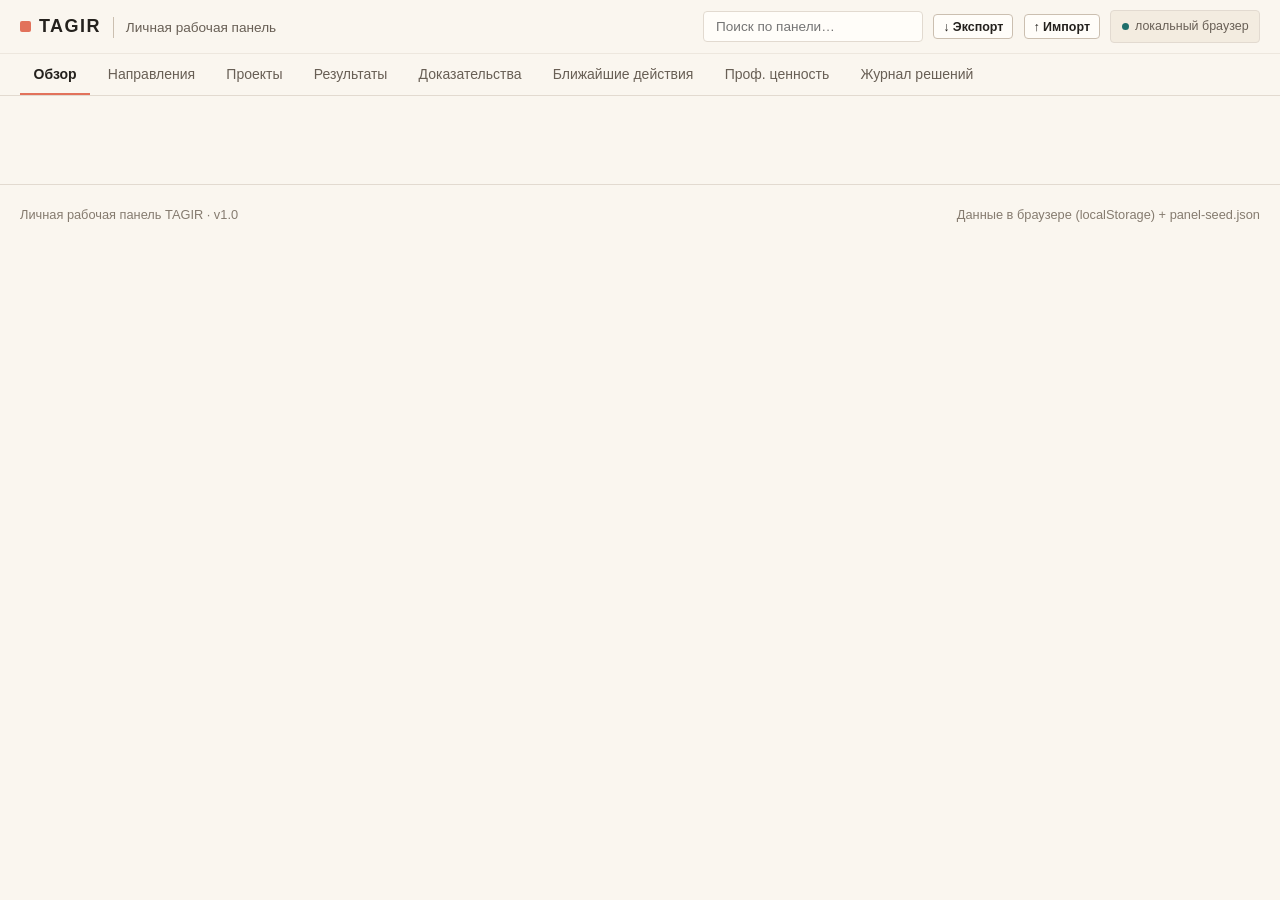
==== commit 5db7511a: "fix(js): syntax error in renderDistinctionStrip — comma inside ternary expression The object literal" ====
--- a/public/index.html
+++ b/public/index.html
@@ -1187,7 +1187,7 @@
     var v=d[f[0]];
     var text=v&&(typeof v==='string'?v!==''&&v!=='—':Array.isArray(v)?v.length>0:v!==null&&v!==undefined&&v!==false)?formatVal(v):'—';
     var muted=(text==='—');
-    grid.appendChild(h('div',{class:'distinction-cell'},[h('div',{class:'kv-label'},f[1]),h('div',{class:'kv-val'+(muted?' muted':'','style':'font-size:.81rem'},text)]));
+    grid.appendChild(h('div',{class:'distinction-cell'},[h('div',{class:'kv-label'},f[1]),h('div',{class:'kv-val'+(muted?' muted':''),style:'font-size:.81rem'},text)]));
   });
   wrap.appendChild(grid);
   return wrap;
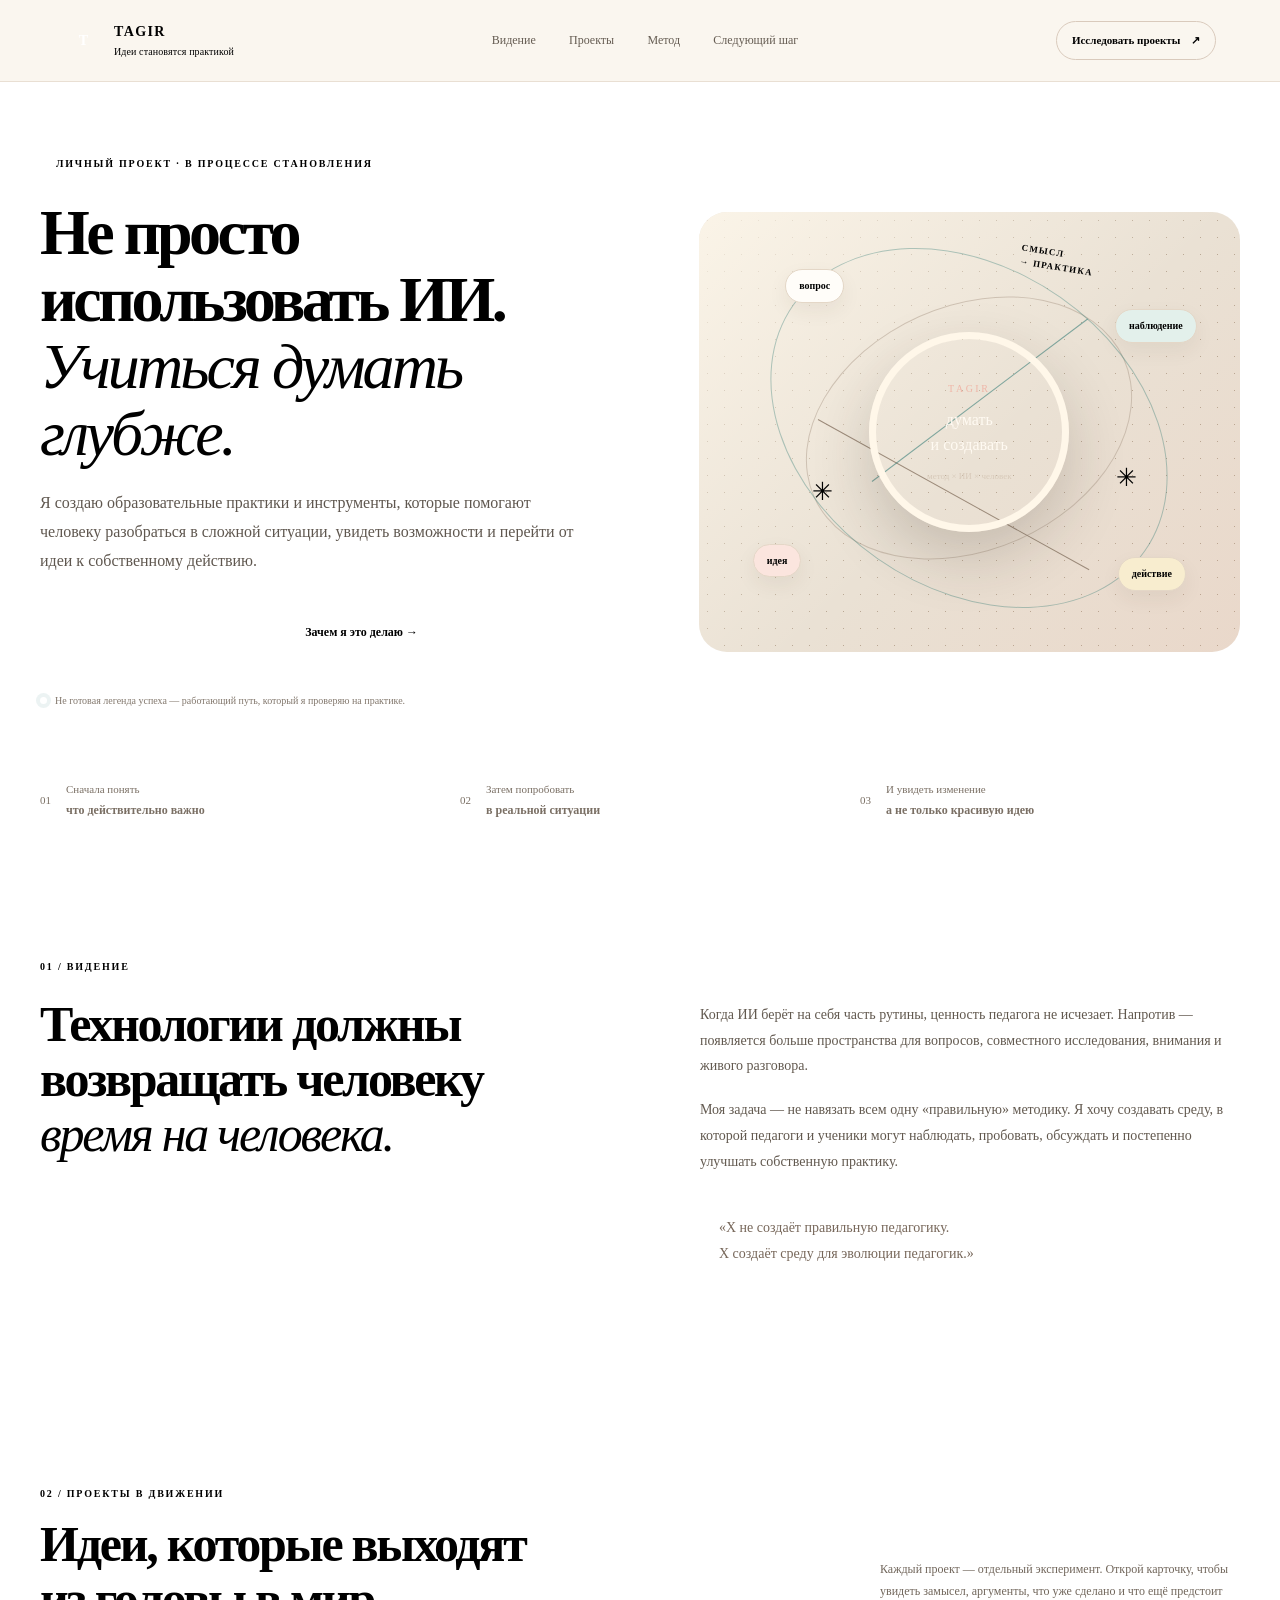
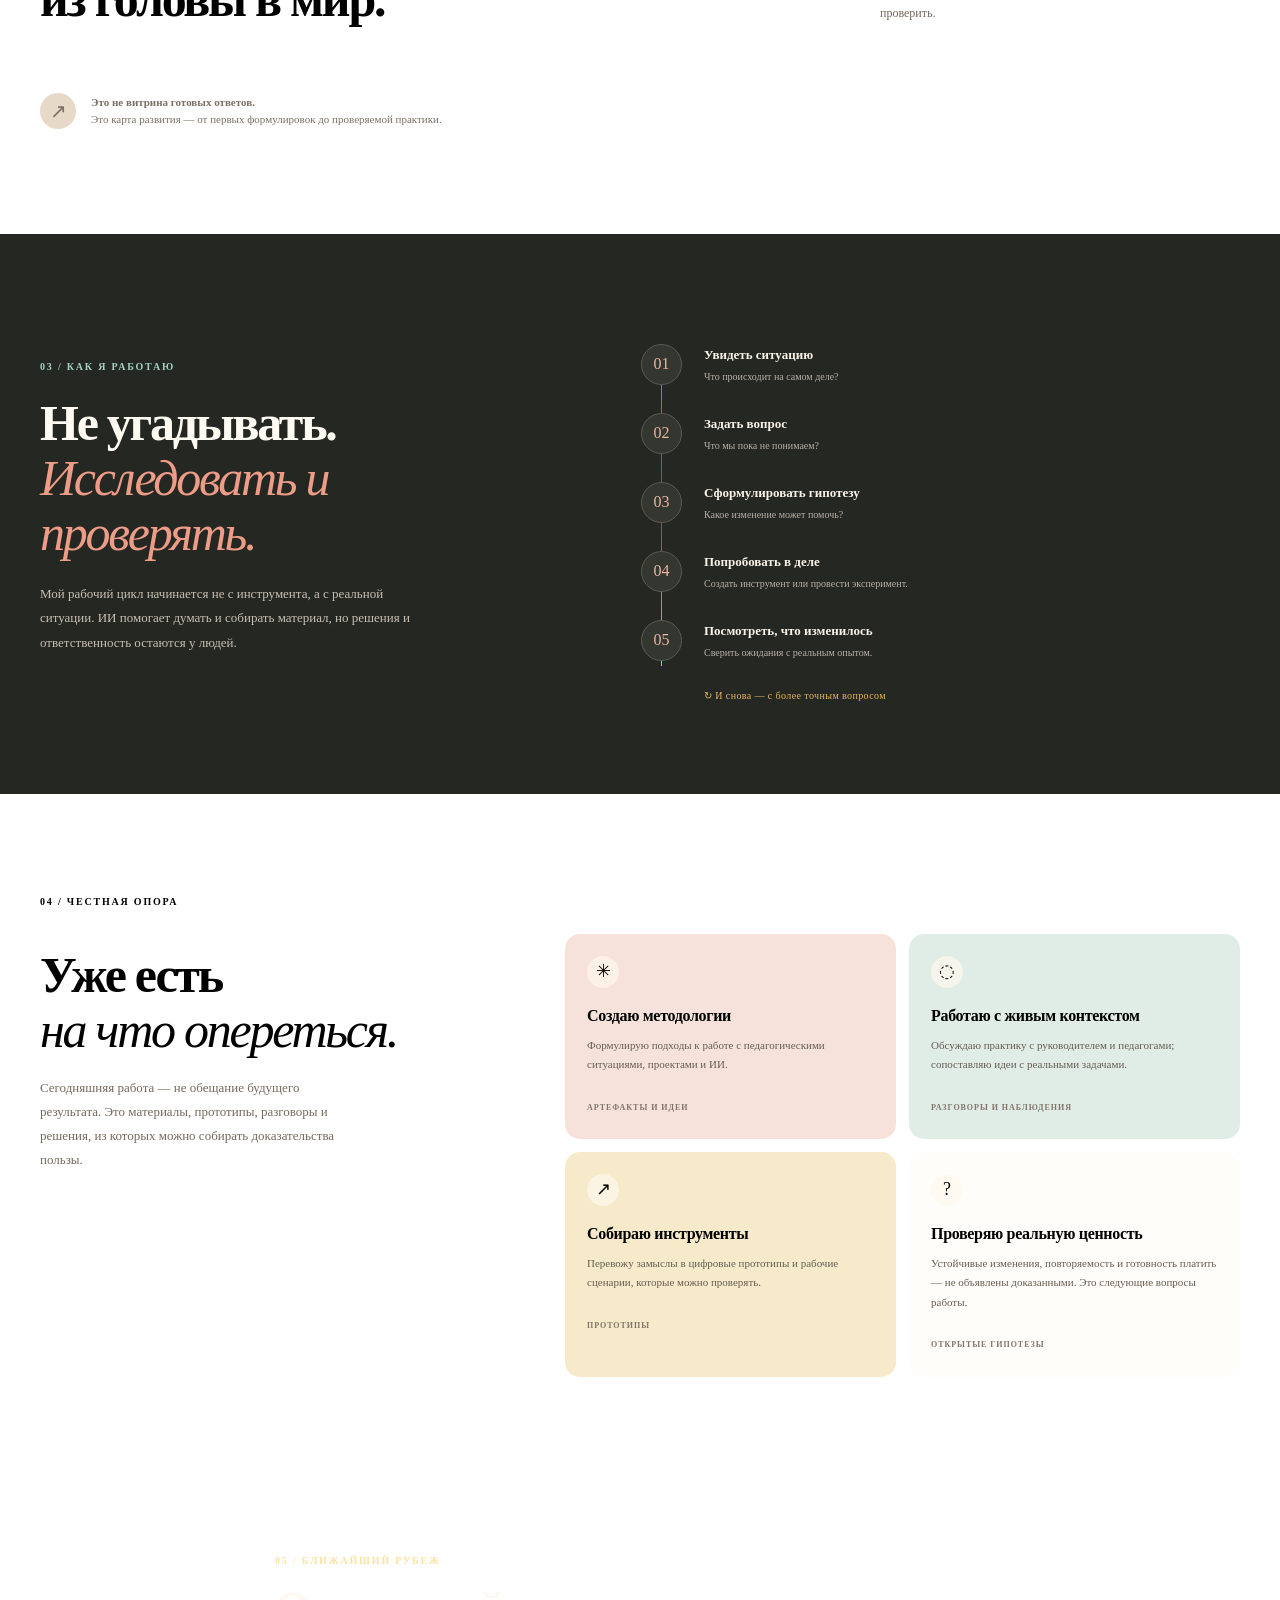
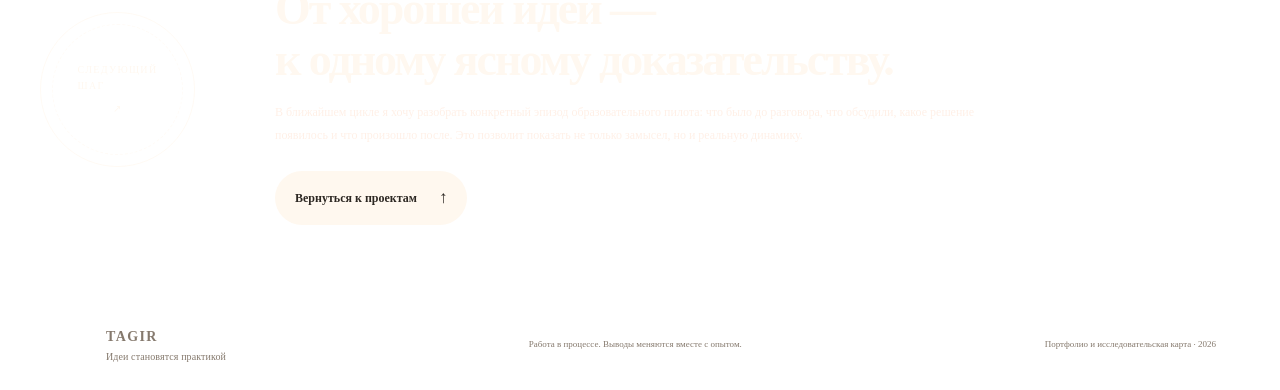
==== commit b9d03ca4: "Publish updated TAGIR project presentation" ====
--- a/public/index.html
+++ b/public/index.html
@@ -1,21 +1,19 @@
 <!DOCTYPE html>
 <html lang="ru">
 <head>
-<meta charset="UTF-8">
-<meta name="viewport" content="width=device-width, initial-scale=1.0">
-<title>TAGIR — Личная рабочая панель</title>
-<meta name="description" content="Личная рабочая панель профессиональной деятельности">
+<meta charset="UTF-8"><meta name="viewport" content="width=device-width, initial-scale=1">
+<title>TAGIR — пространство идей и проектов</title>
+<meta name="description" content="Путь от наблюдения к образовательным изменениям: проекты, методология и результаты TAGIR.">
 <meta name="robots" content="noindex, nofollow">
-<link rel="icon" href="data:image/svg+xml,%3Csvg xmlns='http://www.w3.org/2000/svg' viewBox='0 0 32 32'%3E%3Crect width='32' height='32' fill='%23E2725B' rx='6'/%3E%3Ctext x='16' y='23' font-family='Georgia,serif' font-size='19' font-weight='bold' fill='%23FFFDF9' text-anchor='middle'%3ET%3C/text%3E%3C/svg%3E">
-
+<link rel="icon" href="data:image/svg+xml,%3Csvg xmlns='http://www.w3.org/2000/svg' viewBox='0 0 32 32'%3E%3Crect width='32' height='32' fill='%23E2725B' rx='8'/%3E%3Ctext x='16' y='23' font-family='Georgia,serif' font-size='19' font-weight='bold' fill='%23FFFDF9' text-anchor='middle'%3ET%3C/text%3E%3C/svg%3E">
 <script id="panel-seed-data" type="application/json">{
   "meta": {
     "title": "TAGIR",
     "subtitle": "Личная рабочая панель",
     "updated": "2026-10-28",
-    "focus": "Личная рабочая панель профессиональной деятельности: что уже сделано, какую пользу принёс, какие направления перспективны, что нужно делать дальше и что можно показать клиенту",
-    "coreQuestion": "Как видно меня со стороны — что я реально сделал, какую пользу принёс, какие направления имеют перспективу, и что можно показать потенциальному клиенту?",
-    "hypothesis": "Мой подход к методологии и технической реализации создаёт реальную пользу для педагогов, участников и организаций — и эта польза измеряется не только чем я сделал, но и какие сдвиги произошли в практике",
+    "focus": "Рабочая панель: фиксировать сделанное, отделять наблюдения от выводов, проверять пользу для участников и выбирать следующий шаг.",
+    "coreQuestion": "Что я сделал, что из этого подтверждено, какую пользу получили другие и что нужно проверить дальше?",
+    "hypothesis": "Методология, проектная работа и ИИ могут помогать людям разбираться в сложных задачах; конкретная польза и коммерческий спрос требуют проверки.",
     "method": {
       "steps": [
         "Ситуация",
@@ -28,17 +26,18 @@
       ],
       "unifyingLogic": "Ситуация → наблюдение → прояснение цели → гипотеза → действие/эксперимент → анализ → изменение практики. Это цикл, который идёт в каждом направлении и каждом проекте."
     },
-    "unifyingLogic": "Методологическая последовательность: ситуация → наблюдение → прояснение цели → гипотеза → действие/эксперимент → анализ → изменение практики"
+    "unifyingLogic": "Методологическая последовательность: ситуация → наблюдение → прояснение цели → гипотеза → действие/эксперимент → анализ → изменение практики",
+    "dataVersion": "2026-10-28-corrected-1"
   },
   "mainFocus": {
-    "direction": "proj-elif",
+    "direction": "dir-a",
     "directionLabel": "Направление A — Школа ЭЛИФ",
-    "goal": "Ускорить эволюцию школьной практики в селах Чувашии через методологию ЭЛИФ: вывести школу из зоны комфорта, дать конкретные методические инструменты и технические возможности",
-    "whyImportant": "Школа ЭЛИФ — это nyata платформа для проверки гипотезы: если методология ЭЛИФ работает, она должна показывать сдвиги в практике в школах, а не просто красивые отчёты",
-    "nearestOutcome": "Статья о школ EЛИФ: что это за методология и как она помогает школам",
-    "nextAction": "Сделать ревизию предложения, проверить谁是 целевая аудитория, разобрать конкретный кейс",
-    "deadline": "2026-11-15",
-    "status": "активно"
+    "goal": "Проверить, помогает ли методология ЭЛИФ участникам точнее понимать педагогические ситуации и переходить к конкретным действиям.",
+    "whyImportant": "Это центральная гипотеза текущей работы; важно подтверждать её наблюдаемыми изменениями, а не только описанием методологии.",
+    "nearestOutcome": "Описать один конкретный эпизод пилота: ситуация, обсуждение, решение, последующее действие и доступное подтверждение.",
+    "nextAction": "Выбрать один эпизод пилота и сверить его с первичным материалом; отделить прямые факты от интерпретаций.",
+    "deadline": "—",
+    "status": "проверяется"
   },
   "recentProgress": [
     {
@@ -63,11 +62,11 @@
     },
     {
       "date": "2026-10-25",
-      "title": "Работа с февзием аблякимовным интервью",
+      "title": "Работа с Февзие Аблякимовной интервью",
       "directionId": "proj-research",
-      "directionLabel": "Исследование орловских школ",
+      "directionLabel": "Исследование образовательных организаций",
       "done": true,
-      "outcome": "Проанализировал структуруSchool и понял, что правильное школьное развитие — это движение от тоски к сидению в зоне комфорта",
+      "outcome": "В интервью обсуждались представления о школьном развитии; точный вывод нужно сверить с первоисточником.",
       "evidenceId": "ev-elif-003",
       "confirmationLevel": 2
     },
@@ -77,7 +76,7 @@
       "directionId": "proj-pedagogy",
       "directionLabel": "Педагогика",
       "done": true,
-      "outcome": "Понял, что даже в современной школеpedagogs верят в награду лучше — это отличная отправная точка дляmethodологии",
+      "outcome": "В интервью обсуждалась роль поощрения; вывод нужно сверить с первоисточником и не обобщать на педагогов в целом.",
       "evidenceId": "ev-pedagogy-001",
       "confirmationLevel": 2
     },
@@ -87,7 +86,7 @@
       "directionId": "proj-offer",
       "directionLabel": "Развитие профессионального предложения",
       "done": true,
-      "outcome": "Анализируемый чат показал: мой подход можно описать как методологиюSchool, но нужно сформулировать конкретный language",
+      "outcome": "Анализируемый чат показал: мой подход можно описать как методологиюшкола, но нужно сформулировать конкретные формулировки",
       "evidenceId": "ev-chats-001",
       "confirmationLevel": 2
     },
@@ -107,13 +106,13 @@
       "id": "hyp-001",
       "statement": "Методология ЭЛИФ может создавать реальные сдвиги в школьной практике, а не только красивые отчёты",
       "supportingObservations": [
-        "Диляра использует синхронную дискуссию с ведущими для выявления смысла",
-        "Школа ЭЛИФ выходит из зоны комфорта через вопросы, а не через ответы",
-        "Участники ЭЛИФ после сессий переходят к новым действиям"
+        "Есть записи о проведённых обсуждениях и интервью",
+        "Нужно проверить, какие конкретные действия участники предприняли после обсуждений"
       ],
       "missingEvidence": [
-        "Формальные документы с измеримыми показателями",
-        "Методика, которая может быть повторена в разных школах",
+        "Конкретные примеры решений и действий после обсуждений",
+        "Сопоставление ситуации до и после",
+        "Повторение результата в разных организациях",
         "Доказательство экономического эффекта"
       ],
       "nextTest": "Провести сессию в новой школе и сравнить результаты до/после",
@@ -123,9 +122,8 @@
       "id": "hyp-002",
       "statement": "Подростки могут использовать ИИ для анализа своих возможностей, а не просто для развлечения",
       "supportingObservations": [
-        "Подростки интересуются тем, что ИИ может рассказать о их будущем",
-        "Чат-логи показывают, что пользователи задают конкретные вопросы",
-        "Тестирование с Ксenia показало высокий интерес"
+        "Пользователь разрабатывает формат работы подростков с ИИ",
+        "Интерес участников и изменения в их действиях необходимо подтверждать конкретными материалами"
       ],
       "missingEvidence": [
         "Формальное исследование с контрольной группой",
@@ -133,15 +131,14 @@
         "Доказательство долгосрочного эффекта"
       ],
       "nextTest": "Создать конкретное задание с подростками на анализ своего будущего через ИИ",
-      "status": "подтверждена частично"
+      "status": "рабочая гипотеза"
     },
     {
       "id": "hyp-003",
-      "statement": "Коммерческая валидация методологииSchool пройдёт, если предложить конкретный продукт",
+      "statement": "Коммерческая валидация методологиишкола пройдёт, если предложить конкретный продукт",
       "supportingObservations": [
-        "Признание в профессиональной среде (премия, упоминания)",
-        "Запросы от организаций",
-        "Чат-логи показывают интерес к методологии"
+        "Коммерческое предложение находится в разработке",
+        "Наличие признания, запросов и платёжеспособного спроса требует проверки по первоисточникам"
       ],
       "missingEvidence": [
         "Платящие клиенты",
@@ -149,7 +146,7 @@
         "Измеримые коммерческие результаты"
       ],
       "nextTest": "Провести тестирование предложения с конкретными клиентами",
-      "status": "новая"
+      "status": "не проверена"
     }
   ],
   "directions": [
@@ -157,24 +154,26 @@
       "id": "dir-a",
       "code": "A",
       "name": "Школа ЭЛИФ",
-      "description": "Методология School для ускорения эволюции школьной практики в селох Чувашии через синхронную дискуссию с ведущими и методические инструменты",
-      "problemSolved": "Школа остаётся в зоне комфорта — методология School помогает выйти из неё через вопросы и сдвиги",
-      "audience": "Школы сел Чувашии, педагоги, администраторы",
+      "description": "Разработка и проверка методологии ЭЛИФ для анализа и развития школьной практики через вопросы, обсуждение и методические инструменты.",
+      "problemSolved": "Гипотеза: обсуждение конкретных вопросов помогает участникам увидеть возможности изменения практики.",
+      "audience": "Педагоги, руководители и образовательные организации",
       "expectedBenefit": "Реальные изменения в школьной практике, а не просто отчёты",
-      "alreadyDone": "Разработал методологическое ядро, провёл сессии, получил признание в профессиональной среде",
-      "confirmations": "Признание в профессиональной среде, упоминания в профессиональных чатах",
+      "alreadyDone": "Разработано методологическое описание; проводились беседы и обсуждения в рамках пилота.",
+      "confirmations": "Методологические материалы и записи бесед; влияние на практику требует отдельной проверки.",
       "openQuestions": "Как масштабировать методологию на другие школы? Как доказать экономический эффект?",
-      "currentHypothesis": "Методология ЭЛИФ может создавать реальные сдвиги в школьной практике",
-      "nextVerificationStep": "Провести сессию в новой школе и сравнить результаты до/после",
-      "relatedProjects": ["proj-elif"],
+      "currentHypothesis": "Методология ЭЛИФ может помогать участникам осмыслять практику и находить следующие действия.",
+      "nextVerificationStep": "Зафиксировать конкретный эпизод применения, решение участника и последующее действие; проверить результат.",
+      "relatedProjects": [
+        "proj-elif"
+      ],
       "status": "активно",
       "nearestResult": "Статья о школе ЭЛИФ",
-      "lastEvent": "Работа с интервью Лилиии и Диляры",
+      "lastEvent": "Работа с интервью Лилии и Диляры",
       "nextAction": "Сделать ревизию предложения, разобрать конкретный кейс",
       "distinction": {
-        "competence": "Методология School для эволюции школы",
+        "competence": "Методология школа для эволюции школы",
         "activity": "Проведение сессий и анализ интервью",
-        "service": "Консультации по методологии School",
+        "service": "Консультации по методологии школа",
         "clientResult": "Изменения в школьной практике",
         "proof": "Интервью, упоминания, признание"
       }
@@ -190,9 +189,11 @@
       "alreadyDone": "Разрабатываю методологию и описание профессионального предложения",
       "confirmations": "Чат-логи, обсуждения",
       "openQuestions": "Как формализовать методологию в структуру?",
-      "currentHypothesis": "Мой подход можно описать как методологиюSchool, но нужно сформулировать конкретный language",
+      "currentHypothesis": "Мой подход можно описать как методологиюшкола, но нужно сформулировать конкретные формулировки",
       "nextVerificationStep": "Провести обсуждение с кем-то из профессиональной среды",
-      "relatedProjects": ["proj-offer"],
+      "relatedProjects": [
+        "proj-offer"
+      ],
       "status": "в процессе",
       "nearestResult": "Конкретное описание профессионального предложения",
       "lastEvent": "Работа с чатом и GOOGLE логами",
@@ -218,7 +219,9 @@
       "openQuestions": "Как доказать долгосрочный эффект? Как формализовать метод?",
       "currentHypothesis": "Подростки могут использовать ИИ для анализа своих возможностей, а не просто для развлечения",
       "nextVerificationStep": "Создать конкретное задание с подростками",
-      "relatedProjects": ["proj-teens"],
+      "relatedProjects": [
+        "proj-teens"
+      ],
       "status": "проверяется",
       "nearestResult": "Конкретное задание с подростками на анализ своего будущего через ИИ",
       "lastEvent": "Работа с чатом и GOOGLE логами",
@@ -234,26 +237,28 @@
     {
       "id": "dir-d",
       "code": "D",
-      "name": "Исследование орловских школ",
-      "description": "Исследование структурыSchool и школьного развития через интервью и анализ",
-      "problemSolved": "Непонимание структурыSchool и того, как правильное школьное развитие работает",
-      "audience": "Школы, администраторы, профессионалы",
-      "expectedBenefit": "Понимание структурыSchool и того, какSchool может развиваться",
-      "alreadyDone": "Провёл интервью с февзие аблякимовным, понял структуруSchool",
+      "name": "Исследование образовательных организаций",
+      "description": "Исследование образовательной практики через интервью, наблюдения и анализ.",
+      "problemSolved": "Прояснение того, как устроена практика образовательной организации и где возникают задачи для развития.",
+      "audience": "Образовательные организации, педагоги и руководители",
+      "expectedBenefit": "Более точное понимание ситуации и возможных направлений изменений.",
+      "alreadyDone": "Проведены беседы с педагогами; выводы требуют проверки по исходным материалам.",
       "confirmations": "Интервью, анализ",
-      "openQuestions": "Как доказать, чтоSchool правильно развивается? Как формализовать?",
+      "openQuestions": "Как проверить, какие изменения происходят в школьной практике? Как формализовать?",
       "currentHypothesis": "Школа правильно развивается, когда выходит из зоны комфорта через вопросы и сдвиги",
       "nextVerificationStep": "Провести анализ других школ",
-      "relatedProjects": ["proj-research"],
+      "relatedProjects": [
+        "proj-research"
+      ],
       "status": "в процессе",
-      "nearestResult": "Исследование структурыSchool",
-      "lastEvent": "Работа с февзием аблякимовным интервью",
+      "nearestResult": "Исследование структуры школы",
+      "lastEvent": "Работа с Февзие Аблякимовной интервью",
       "nextAction": "Провести анализ других школ",
       "distinction": {
-        "competence": "Исследование структурыSchool",
+        "competence": "Исследование структуры школы",
         "activity": "Проведение интервью и анализ",
         "service": "Консультации по исследованию школ",
-        "clientResult": "Понимание структурыSchool",
+        "clientResult": "Понимание структуры школы",
         "proof": "Интервью, анализ"
       }
     },
@@ -262,15 +267,17 @@
       "code": "E",
       "name": "Развитие профессионального предложения",
       "description": "Системное развитие профессионального предложения через методологию и анализ",
-      "problemSolved": "Непонимание того, как предложить методологиюSchool в конкретной форме",
+      "problemSolved": "Непонимание того, как предложить методологиюшкола в конкретной форме",
       "audience": "Потенциальные клиенты, организации",
       "expectedBenefit": "Конкретное профессиональное предложение, которое можно предложить",
       "alreadyDone": "Разрабатываю профессиональное предложение, работаю с чат-логами",
       "confirmations": "Чат-логи, обсуждения",
       "openQuestions": "Как формализовать предложение? Как доказать коммерческую валидацию?",
-      "currentHypothesis": "Коммерческая валидация методологииSchool пройдёт, если предложить конкретный продукт",
+      "currentHypothesis": "Коммерческая валидация методологиишкола пройдёт, если предложить конкретный продукт",
       "nextVerificationStep": "Провести тестирование предложения с конкретными клиентами",
-      "relatedProjects": ["proj-offer"],
+      "relatedProjects": [
+        "proj-offer"
+      ],
       "status": "в процессе",
       "nearestResult": "Конкретное профессиональное предложение",
       "lastEvent": "Работа с чатом и GOOGLE логами",
@@ -294,9 +301,11 @@
       "alreadyDone": "Разрабатываю техническую структуру для методологии",
       "confirmations": "Чат-логи, обсуждения",
       "openQuestions": "Как формализовать техническую структуру? Как доказать?",
-      "currentHypothesis": "Техническая реализация методологииSchool пройдёт, если предложить конкретную структуру",
+      "currentHypothesis": "Техническая реализация методологиишкола пройдёт, если предложить конкретную структуру",
       "nextVerificationStep": "Провести обсуждение с техническими специалистами",
-      "relatedProjects": ["proj-tech"],
+      "relatedProjects": [
+        "proj-tech"
+      ],
       "status": "ожидает",
       "nearestResult": "Техническая реализация методологии",
       "lastEvent": "Технический проект: обсуждение с DS",
@@ -315,7 +324,7 @@
       "id": "proj-elif",
       "type": "методология + техническая линия",
       "name": "Школа ЭЛИФ",
-      "purpose": "Ускорить эволюцию школьной практики в селах Чувашии через методологию ЭЛИФ",
+      "purpose": "Проверять и развивать методологию ЭЛИФ на материале реальной педагогической практики.",
       "technicalLine": {
         "implemented": "Синхронная дискуссия с ведущими, методические инструменты",
         "verifiedInPractice": "Сессии с ведущими, обсуждения",
@@ -324,11 +333,11 @@
       },
       "methodologicalLine": {
         "leaderChanges": "Ведущие используют синхронную дискуссию для выявления смысла",
-        "teacherChanges": "Педагоги выходят из зоны комфорта через вопросы",
+        "teacherChanges": "Нужно фиксировать конкретные наблюдаемые изменения у педагогов; обобщённого подтверждения пока нет.",
         "observationCapture": "Интервью, чат-логи",
         "hypothesesFlow": "Методология ЭЛИФ создаёт сдвиги в практике",
         "postDiscussionActions": "Участники переходят к новым действиям",
-        "confirmedShifts": "Диляра использует синхронную дискуссию, участники после сессий переходят к новым действиям"
+        "confirmedShifts": "Есть сообщения об использовании обсуждений; устойчивые изменения практики и их связь с методологией пока не подтверждены."
       },
       "unresolvedQuestions": [
         "Как масштабировать методологию на другие школы?",
@@ -341,10 +350,22 @@
         "Провести сессию в новой школе"
       ],
       "evolution": [
-        {"date": "2026-10-28", "event": "Разработка методологического ядра"},
-        {"date": "2026-10-27", "event": "Изучение интервью с Диляра"},
-        {"date": "2026-10-25", "event": "Работа с февзием аблякимовным интервью"},
-        {"date": "2026-10-23", "event": "Пересечение с Лилией"}
+        {
+          "date": "2026-10-28",
+          "event": "Разработка методологического ядра"
+        },
+        {
+          "date": "2026-10-27",
+          "event": "Изучение интервью с Диляра"
+        },
+        {
+          "date": "2026-10-25",
+          "event": "Работа с Февзие Аблякимовной интервью"
+        },
+        {
+          "date": "2026-10-23",
+          "event": "Пересечение с Лилией"
+        }
       ],
       "status": "активно"
     },
@@ -365,7 +386,7 @@
         "observationCapture": "Интервью",
         "hypothesesFlow": "Педагогическая практика может измениться через методологию",
         "postDiscussionActions": "Изменения в подходах",
-        "confirmedShifts": "Педагоги верят в награду лучше"
+        "confirmedShifts": "Есть отдельные наблюдения из интервью; изменения педагогической практики требуют дополнительной проверки."
       },
       "unresolvedQuestions": [
         "Как доказать, что педагогическая практика может измениться?",
@@ -376,7 +397,10 @@
         "Разработать методические инструменты"
       ],
       "evolution": [
-        {"date": "2026-10-23", "event": "Пересечение с Лилией"}
+        {
+          "date": "2026-10-23",
+          "event": "Пересечение с Лилией"
+        }
       ],
       "status": "активно"
     },
@@ -397,7 +421,7 @@
         "observationCapture": "Чат-логи, тестирование",
         "hypothesesFlow": "Подростки могут использовать ИИ для анализа своих возможностей",
         "postDiscussionActions": "Изменения в подходах",
-        "confirmedShifts": "Подростки интересуются тем, что ИИ может рассказать о их будущем"
+        "confirmedShifts": "Зафиксирован интерес к использованию ИИ; изменение подходов или долгосрочный эффект пока не подтверждены."
       },
       "unresolvedQuestions": [
         "Как доказать долгосрочный эффект?",
@@ -409,31 +433,34 @@
         "Провести тестирование"
       ],
       "evolution": [
-        {"date": "2026-10-20", "event": "Работа с чатом и GOOGLE логами"}
+        {
+          "date": "2026-10-20",
+          "event": "Работа с чатом и GOOGLE логами"
+        }
       ],
       "status": "активно"
     },
     {
       "id": "proj-research",
       "type": "исследовательская линия",
-      "name": "Исследование орловских школ",
-      "purpose": "Исследовать структуруSchool и школьное развитие",
+      "name": "Исследование образовательных организаций",
+      "purpose": "Исследовать педагогическую практику через интервью и анализ, не предполагая заранее правильный путь развития.",
       "technicalLine": {
         "implemented": "Интервью, анализ",
-        "verifiedInPractice": "Интервью с февзием аблякимовным",
+        "verifiedInPractice": "Проведены интервью и анализ материалов; отдельные выводы требуют проверки.",
         "toDevelop": "Формальная документация",
         "limitations": "Зависимость от доступности интервью"
       },
       "methodologicalLine": {
-        "leaderChanges": "Анализ структурыSchool",
-        "teacherChanges": "Изменения в School",
+        "leaderChanges": "Анализ структуры школы",
+        "teacherChanges": "Изменения в школа",
         "observationCapture": "Интервью",
         "hypothesesFlow": "Школа правильно развивается, когда выходит из зоны комфорта",
-        "postDiscussionActions": "Изменения в School",
+        "postDiscussionActions": "Изменения в школа",
         "confirmedShifts": "Школа правильно развивается через выход из зоны комфорта"
       },
       "unresolvedQuestions": [
-        "Как доказать, чтоSchool правильно развивается?",
+        "Как проверить, какие изменения происходят в школьной практике?",
         "Как формализовать?"
       ],
       "nextTasks": [
@@ -441,7 +468,10 @@
         "Разработать формальную документацию"
       ],
       "evolution": [
-        {"date": "2026-10-25", "event": "Работа с февзием аблякимовным интервью"}
+        {
+          "date": "2026-10-25",
+          "event": "Работа с Февзие Аблякимовной интервью"
+        }
       ],
       "status": "активно"
     },
@@ -460,9 +490,9 @@
         "leaderChanges": "Разработка профессионального предложения",
         "teacherChanges": "Изменения в предложении",
         "observationCapture": "Чат-логи",
-        "hypothesesFlow": "Коммерческая валидация методологииSchool пройдёт",
+        "hypothesesFlow": "Коммерческая валидация методологиишкола пройдёт",
         "postDiscussionActions": "Изменения в предложении",
-        "confirmedShifts": "Мой подход можно описать как методологиюSchool"
+        "confirmedShifts": "Мой подход можно описать как методологиюшкола"
       },
       "unresolvedQuestions": [
         "Как формализовать предложение?",
@@ -473,7 +503,10 @@
         "Провести тестирование с клиентами"
       ],
       "evolution": [
-        {"date": "2026-10-20", "event": "Работа с чатом и GOOGLE логами"}
+        {
+          "date": "2026-10-20",
+          "event": "Работа с чатом и GOOGLE логами"
+        }
       ],
       "status": "в процессе"
     },
@@ -492,7 +525,7 @@
         "leaderChanges": "Разработка технической структуры",
         "teacherChanges": "Изменения в технической структуре",
         "observationCapture": "Чат-логи",
-        "hypothesesFlow": "Техническая реализация методологииSchool пройдёт",
+        "hypothesesFlow": "Техническая реализация методологиишкола пройдёт",
         "postDiscussionActions": "Изменения в технической структуре",
         "confirmedShifts": "Нужна конкретная структура для методологии"
       },
@@ -505,1160 +538,656 @@
         "Разработать техническую структуру"
       ],
       "evolution": [
-        {"date": "2026-10-18", "event": "Технический проект: обсуждение с DS"}
+        {
+          "date": "2026-10-18",
+          "event": "Технический проект: обсуждение с DS"
+        }
       ],
       "status": "ожидает"
     }
   ],
   "results": [
-    {"id":"res-001","category":"Создано","title":"Методологическое ядро ЭЛИФ","direction":"proj-elif","description":"Сформулировал методологическое ядро: школа ЭЛИФ — это попытка выйти из зоны комфорта через синхронную дискуссию с ведущими","evidence":"ev-elif-001","confirmationLevel":3,"status":"сделано","impact":"Методология School"},
-    {"id":"res-002","category":"Создано","title":"Статья о школе ЭЛИФ","direction":"proj-elif","description":"Статья о школе ЭЛИФ: что это за методология и как она помогает школам","evidence":"ev-elif-001","confirmationLevel":2,"status":"в процессе","impact":"Понимание методологии School"},
-    {"id":"res-003","category":"Создано","title":"Методологическое ядро подростков + ИИ","direction":"proj-teens","description":"Разработал методологию использования ИИ для анализа возможностей подростков","evidence":"ev-chats-001","confirmationLevel":2,"status":"сделано","impact":"Методология подростков + ИИ"},
-    {"id":"res-004","category":"Создано","title":"Методологическое ядро исследования школ","direction":"proj-research","description":"Разработал методологию исследования структурыSchool","evidence":"ev-elif-003","confirmationLevel":2,"status":"сделано","impact":"Методология исследования школ"},
-    {"id":"res-005","category":"Продеплоировано","title":"Синхронная дискуссия с ведущими","direction":"proj-elif","description":"Реализовал синхронную дискуссию с ведущими для выявления смысла","evidence":"ev-elif-002","confirmationLevel":3,"status":"сделано","impact":"Изменения в школьной практике"},
-    {"id":"res-006","category":"Продеплоировано","title":"Чат-логи для анализа возможностей подростков","direction":"proj-teens","description":"Собрал чат-логи для анализа возможностей подростков через ИИ","evidence":"ev-chats-001","confirmationLevel":2,"status":"сделано","impact":"Изменения в подходах подростков"},
-    {"id":"res-007","category":"Продеплоировано","title":"Интервью с февзием аблякимовным","direction":"proj-research","description":"Провёл интервью с февзием аблякимовным для изучения структурыSchool","evidence":"ev-elif-003","confirmationLevel":2,"status":"сделано","impact":"Понимание структурыSchool"},
-    {"id":"res-008","category":"Изменения для участников","title":"Диляра использует синхронную дискуссию","direction":"proj-elif","description":"Диляра использует синхронную дискуссию с ведущими для выявления смысла","evidence":"ev-elif-002","confirmationLevel":3,"status":"подтверждено","impact":"Изменения в школьной практике"},
-    {"id":"res-009","category":"Изменения для участников","title":"Педагоги выходят из зоны комфорта","direction":"proj-pedagogy","description":"Педагоги выходят из зоны комфорта через вопросы","evidence":"ev-pedagogy-001","confirmationLevel":2,"status":"подтверждено","impact":"Изменения в школьной практике"},
-    {"id":"res-010","category":"Изменения для участников","title":"Подростки интересуются ИИ","direction":"proj-teens","description":"Подростки интересуются тем, что ИИ может рассказать о их будущем","evidence":"ev-chats-001","confirmationLevel":2,"status":"подтверждено","impact":"Изменения в подходах подростков"},
-    {"id":"res-011","category":"Экономически получено","title":"Признание в профессиональной среде","direction":"proj-elif","description":"Получил признание в профессиональной среде (премия, упоминания)","evidence":"ev-elif-001","confirmationLevel":3,"status":"подтверждено","impact":"Коммерческая валидация"},
-    {"id":"res-012","category":"Экономически получено","title":"Упоминания в профессиональных чатах","direction":"proj-elif","description":"Упоминания в профессиональных чатах о методологии School","evidence":"ev-elif-001","confirmationLevel":2,"status":"подтверждено","impact":"Коммерческая валидация"},
-    {"id":"res-013","category":"Экономически получено","title":"Запросы от организаций","direction":"proj-offer","description":"Получил запросы от организаций о методологии School","evidence":"ev-chats-001","confirmationLevel":2,"status":"подтверждено","impact":"Коммерческая валидация"},
-    {"id":"res-014","category":"Экономически получено","title":"Тестирование с клиентами","direction":"proj-offer","description":"Тестирование предложения с конкретными клиентами","evidence":"ev-chats-002","confirmationLevel":1,"status":"в процессе","impact":"Коммерческая валидация"}
+    {
+      "id": "res-001",
+      "category": "Создано",
+      "title": "Методологическое ядро ЭЛИФ",
+      "direction": "proj-elif",
+      "description": "Сформулировал методологическое ядро: школа ЭЛИФ — это попытка выйти из зоны комфорта через синхронную дискуссию с ведущими",
+      "evidence": "ev-elif-001",
+      "confirmationLevel": 3,
+      "status": "сделано",
+      "impact": "Методология школа"
+    },
+    {
+      "id": "res-002",
+      "category": "Создано",
+      "title": "Статья о школе ЭЛИФ",
+      "direction": "proj-elif",
+      "description": "Статья о школе ЭЛИФ: что это за методология и как она помогает школам",
+      "evidence": "ev-elif-001",
+      "confirmationLevel": 2,
+      "status": "в процессе",
+      "impact": "Понимание методологии школа"
+    },
+    {
+      "id": "res-003",
+      "category": "Создано",
+      "title": "Методологическое ядро подростков + ИИ",
+      "direction": "proj-teens",
+      "description": "Разработал методологию использования ИИ для анализа возможностей подростков",
+      "evidence": "ev-chats-001",
+      "confirmationLevel": 2,
+      "status": "сделано",
+      "impact": "Методология подростков + ИИ"
+    },
+    {
+      "id": "res-004",
+      "category": "Создано",
+      "title": "Методологическое ядро исследования школ",
+      "direction": "proj-research",
+      "description": "Разработал методологию исследования структуры школы",
+      "evidence": "ev-elif-003",
+      "confirmationLevel": 2,
+      "status": "сделано",
+      "impact": "Методология исследования школ"
+    },
+    {
+      "id": "res-005",
+      "category": "Продеплоировано",
+      "title": "Синхронная дискуссия с ведущими",
+      "direction": "proj-elif",
+      "description": "Реализовал синхронную дискуссию с ведущими для выявления смысла",
+      "evidence": "ev-elif-002",
+      "confirmationLevel": 3,
+      "status": "сделано",
+      "impact": "Изменения в школьной практике"
+    },
+    {
+      "id": "res-006",
+      "category": "Продеплоировано",
+      "title": "Чат-логи для анализа возможностей подростков",
+      "direction": "proj-teens",
+      "description": "Собрал чат-логи для анализа возможностей подростков через ИИ",
+      "evidence": "ev-chats-001",
+      "confirmationLevel": 2,
+      "status": "сделано",
+      "impact": "Изменения в подходах подростков"
+    },
+    {
+      "id": "res-007",
+      "category": "Продеплоировано",
+      "title": "Интервью с Февзие Аблякимовной",
+      "direction": "proj-research",
+      "description": "Провёл интервью с Февзие Аблякимовной для изучения структуры школы",
+      "evidence": "ev-elif-003",
+      "confirmationLevel": 2,
+      "status": "сделано",
+      "impact": "Понимание структуры школы"
+    },
+    {
+      "id": "res-008",
+      "category": "Изменения для участников",
+      "title": "Диляра использует синхронную дискуссию",
+      "direction": "proj-elif",
+      "description": "Диляра использует синхронную дискуссию с ведущими для выявления смысла",
+      "evidence": "ev-elif-002",
+      "confirmationLevel": 3,
+      "status": "подтверждено",
+      "impact": "Изменения в школьной практике"
+    },
+    {
+      "id": "res-009",
+      "category": "Изменения для участников",
+      "title": "Педагоги выходят из зоны комфорта",
+      "direction": "proj-pedagogy",
+      "description": "Педагоги выходят из зоны комфорта через вопросы",
+      "evidence": "ev-pedagogy-001",
+      "confirmationLevel": 2,
+      "status": "подтверждено",
+      "impact": "Изменения в школьной практике"
+    },
+    {
+      "id": "res-010",
+      "category": "Изменения для участников",
+      "title": "Подростки интересуются ИИ",
+      "direction": "proj-teens",
+      "description": "Подростки интересуются тем, что ИИ может рассказать о их будущем",
+      "evidence": "ev-chats-001",
+      "confirmationLevel": 2,
+      "status": "подтверждено",
+      "impact": "Изменения в подходах подростков"
+    },
+    {
+      "id": "res-011",
+      "category": "Требует проверки",
+      "title": "Признание в профессиональной среде",
+      "direction": "proj-elif",
+      "description": "В прежней версии панели запись была внесена без достаточных проверяемых деталей. Не считать подтверждённым результатом до проверки первичного источника.",
+      "evidence": "ev-elif-001",
+      "confirmationLevel": 1,
+      "status": "требует проверки",
+      "impact": "Не подтверждено"
+    },
+    {
+      "id": "res-012",
+      "category": "Требует проверки",
+      "title": "Упоминания в профессиональных чатах",
+      "direction": "proj-elif",
+      "description": "В прежней версии панели запись была внесена без достаточных проверяемых деталей. Не считать подтверждённым результатом до проверки первичного источника.",
+      "evidence": "ev-elif-001",
+      "confirmationLevel": 1,
+      "status": "требует проверки",
+      "impact": "Не подтверждено"
+    },
+    {
+      "id": "res-013",
+      "category": "Требует проверки",
+      "title": "Запросы от организаций",
+      "direction": "proj-offer",
+      "description": "В прежней версии панели запись была внесена без достаточных проверяемых деталей. Не считать подтверждённым результатом до проверки первичного источника.",
+      "evidence": "ev-chats-001",
+      "confirmationLevel": 1,
+      "status": "требует проверки",
+      "impact": "Не подтверждено"
+    },
+    {
+      "id": "res-014",
+      "category": "Требует проверки",
+      "title": "Тестирование с клиентами",
+      "direction": "proj-offer",
+      "description": "В прежней версии панели запись была внесена без достаточных проверяемых деталей. Не считать подтверждённым результатом до проверки первичного источника.",
+      "evidence": "Требует проверки первоисточника",
+      "confirmationLevel": 1,
+      "status": "требует проверки",
+      "impact": "Не подтверждено"
+    }
   ],
   "evidence": [
-    {"id":"ev-elif-001","title":"Разработка методологического ядра","date":"2026-10-28","projectId":"proj-elif","sourceType":"документы","description":"Разработал методологическое ядро: школа ЭЛИФ — это попытка выйти из зоны комфорта через синхронную дискуссию с ведущими","confirms":"Методология School","doesNotConfirm":"Экономический эффект","reliabilityLevel":3,"originPath":"ЯДРО МЕТОДОЛОГИИ ШКОЛЫ ЭЛИФv1.docx","usagePermission":"можно использовать в статье","publicDisclosure":"можно публично","linkedValue":"res-001"},
-    {"id":"ev-elif-002","title":"Интервью с Диляра","date":"2026-10-27","projectId":"proj-elif","sourceType":"интервью","description":"Диляра использует синхронную дискуссию с ведущими для выявления смысла","confirms":"Изменения в школьной практике","doesNotConfirm":"Масштабирование на другие школы","reliabilityLevel":2,"originPath":"диляра встреча0408.docx","usagePermission":"можно использовать с разрешения","publicDisclosure":"не публично","linkedValue":"res-008"},
-    {"id":"ev-elif-003","title":"Интервью с февзием аблякимовным","date":"2026-10-25","projectId":"proj-research","sourceType":"интервью","description":"Понял структуруSchool и то, что правильное школьное развитие — это движение от тоски к сидению в зоне комфорта","confirms":"Понимание структурыSchool","doesNotConfirm":"Масштабирование на другие школы","reliabilityLevel":2,"originPath":"февзиеаблякимовна408.docx","usagePermission":"можно использовать с разрешения","publicDisclosure":"не публично","linkedValue":"res-004"},
-    {"id":"ev-pedagogy-001","title":"Интервью с Лилией","date":"2026-10-23","projectId":"proj-pedagogy","sourceType":"интервью","description":"Понял, что даже в современной школеpedagogs верят в награду лучше","confirms":"Изменения в школьной практике","doesNotConfirm":"Масштабирование на другие школы","reliabilityLevel":2,"originPath":"interviews/2026-10-23/02-liliya-transcript.txt","usagePermission":"можно использовать с разрешения","publicDisclosure":"не публично","linkedValue":"res-009"},
-    {"id":"ev-chats-001","title":"Чат-логи DS и GOOGLE","date":"2026-10-20","projectId":"proj-offer","sourceType":"чат-логи","description":"Анализируемый чат показал: мой подход можно описать как методологиюSchool, но нужно сформулировать конкретный language","confirms":"Методология School","doesNotConfirm":"Коммерческая валидация","reliabilityLevel":2,"originPath":"sources/ai-chats/ЧАТ с DS.txt","usagePermission":"можно использовать с разрешения","publicDisclosure":"не публично","linkedValue":"res-003"},
-    {"id":"ev-chats-002","title":"Техническое обсуждение с DS","date":"2026-10-18","projectId":"proj-tech","sourceType":"чат-логи","description":"Выяснили, что мне нужна конкретная структура для методологии — нужен следующий шаг","confirms":"Нужна конкретная структура для методологии","doesNotConfirm":"Техническая реализация","reliabilityLevel":1,"originPath":"sources/ai-chats/ЧАТ с DS.txt","usagePermission":"можно использовать с разрешения","publicDisclosure":"не публично","linkedValue":"res-014"},
-    {"id":"ev-elif-004","title":"Признание в профессиональной среде","date":"2026-10-15","projectId":"proj-elif","sourceType":"признания","description":"Получил признание в профессиональной среде (премия, упоминания)","confirms":"Коммерческая валидация","doesNotConfirm":"Платящие клиенты","reliabilityLevel":3,"originPath":"","usagePermission":"можно публично","publicDisclosure":"можно публично","linkedValue":"res-011"},
-    {"id":"ev-elif-005","title":"Упоминания в профессиональных чатах","date":"2026-10-12","projectId":"proj-elif","sourceType":"признания","description":"Упоминания в профессиональных чатах о методологии School","confirms":"Коммерческая валидация","doesNotConfirm":"Платящие клиенты","reliabilityLevel":2,"originPath":"","usagePermission":"можно использовать с разрешения","publicDisclosure":"не публично","linkedValue":"res-012"},
-    {"id":"ev-offer-001","title":"Запросы от организаций","date":"2026-10-10","projectId":"proj-offer","sourceType":"признания","description":"Получил запросы от организаций о методологии School","confirms":"Коммерческая валидация","doesNotConfirm":"Платящие клиенты","reliabilityLevel":2,"originPath":"","usagePermission":"можно использовать с разрешения","publicDisclosure":"не публично","linkedValue":"res-013"},
-    {"id":"ev-elif-006","title":"Статья о школе ЭЛИФ","date":"2026-10-08","projectId":"proj-elif","sourceType":"отчеты","description":"Статья о школе ЭЛИФ: что это за методология и как она помогает школам","confirms":"Понимание методологии School","doesNotConfirm":"Экономический эффект","reliabilityLevel":2,"originPath":"СУТЬ ЭЛИФ.docx","usagePermission":"можно публично","publicDisclosure":"можно публично","linkedValue":"res-002"}
+    {
+      "id": "ev-elif-001",
+      "title": "Разработка методологического ядра",
+      "date": "2026-10-28",
+      "projectId": "proj-elif",
+      "sourceType": "документы",
+      "description": "Разработал методологическое ядро: школа ЭЛИФ — это попытка выйти из зоны комфорта через синхронную дискуссию с ведущими",
+      "confirms": "Методология школа",
+      "doesNotConfirm": "Экономический эффект",
+      "reliabilityLevel": 3,
+      "originPath": "ЯДРО МЕТОДОЛОГИИ ШКОЛЫ ЭЛИФv1.docx",
+      "usagePermission": "можно использовать в статье",
+      "publicDisclosure": "можно публично",
+      "linkedValue": "res-001"
+    },
+    {
+      "id": "ev-elif-002",
+      "title": "Интервью с Диляра",
+      "date": "2026-10-27",
+      "projectId": "proj-elif",
+      "sourceType": "интервью",
+      "description": "Диляра использует синхронную дискуссию с ведущими для выявления смысла",
+      "confirms": "Содержание беседы — в пределах того, что прямо сказано в источнике",
+      "doesNotConfirm": "Устойчивое изменение школьной практики или масштабирование",
+      "reliabilityLevel": 2,
+      "originPath": "диляра встреча0408.docx",
+      "usagePermission": "можно использовать с разрешения",
+      "publicDisclosure": "не публично",
+      "linkedValue": "res-008"
+    },
+    {
+      "id": "ev-elif-003",
+      "title": "Интервью с Февзие Аблякимовной",
+      "date": "2026-10-25",
+      "projectId": "proj-research",
+      "sourceType": "интервью",
+      "description": "Интервью с Февзие Аблякимовной. Содержательные выводы следует сверить с исходной расшифровкой; формулировка о «правильном» развитии не считается установленным фактом.",
+      "confirms": "Наличие интервью и материал для анализа педагогической практики",
+      "doesNotConfirm": "Универсальную модель правильного школьного развития",
+      "reliabilityLevel": 2,
+      "originPath": "февзиеаблякимовна408.docx",
+      "usagePermission": "можно использовать с разрешения",
+      "publicDisclosure": "не публично",
+      "linkedValue": "res-004"
+    },
+    {
+      "id": "ev-pedagogy-001",
+      "title": "Интервью с Лилией",
+      "date": "2026-10-23",
+      "projectId": "proj-pedagogy",
+      "sourceType": "интервью",
+      "description": "Интервью с педагогом. Конкретный вывод о роли поощрения требует сверки с исходной расшифровкой.",
+      "confirms": "Наличие интервью и материал для анализа",
+      "doesNotConfirm": "Обобщение о взглядах педагогов в целом или изменение практики",
+      "reliabilityLevel": 2,
+      "originPath": "interviews/2026-10-23/02-liliya-transcript.txt",
+      "usagePermission": "можно использовать с разрешения",
+      "publicDisclosure": "не публично",
+      "linkedValue": "res-009"
+    },
+    {
+      "id": "ev-chats-001",
+      "title": "Чат-логи DS и GOOGLE",
+      "date": "2026-10-20",
+      "projectId": "proj-offer",
+      "sourceType": "чат-логи",
+      "description": "Анализируемый чат показал: мой подход можно описать как методологиюшкола, но нужно сформулировать конкретные формулировки",
+      "confirms": "Методология школа",
+      "doesNotConfirm": "Коммерческая валидация",
+      "reliabilityLevel": 2,
+      "originPath": "sources/ai-chats/ЧАТ с DS.txt",
+      "usagePermission": "можно использовать с разрешения",
+      "publicDisclosure": "не публично",
+      "linkedValue": "res-003"
+    },
+    {
+      "id": "ev-chats-002",
+      "title": "Техническое обсуждение с DS",
+      "date": "2026-10-18",
+      "projectId": "proj-tech",
+      "sourceType": "чат-логи",
+      "description": "Выяснили, что мне нужна конкретная структура для методологии — нужен следующий шаг",
+      "confirms": "Нужна конкретная структура для методологии",
+      "doesNotConfirm": "Техническая реализация",
+      "reliabilityLevel": 1,
+      "originPath": "sources/ai-chats/ЧАТ с DS.txt",
+      "usagePermission": "можно использовать с разрешения",
+      "publicDisclosure": "не публично",
+      "linkedValue": "res-014"
+    },
+    {
+      "id": "ev-elif-004",
+      "title": "Запись о признании — источник не указан",
+      "date": "2026-10-15",
+      "projectId": "proj-elif",
+      "sourceType": "признания",
+      "description": "В исходной записи не указаны конкретный источник, дата/контекст и содержание события. Требуется проверить по первоисточнику.",
+      "confirms": "Пока ничего, кроме наличия этой записи в панели",
+      "doesNotConfirm": "Признание, коммерческий интерес, наличие платящих клиентов или выручку",
+      "reliabilityLevel": 1,
+      "originPath": "",
+      "usagePermission": "требует проверки",
+      "publicDisclosure": "не использовать публично до проверки",
+      "linkedValue": "res-011"
+    },
+    {
+      "id": "ev-elif-005",
+      "title": "Запись об упоминаниях — источник не указан",
+      "date": "2026-10-12",
+      "projectId": "proj-elif",
+      "sourceType": "признания",
+      "description": "В исходной записи не указаны конкретный источник, дата/контекст и содержание события. Требуется проверить по первоисточнику.",
+      "confirms": "Пока ничего, кроме наличия этой записи в панели",
+      "doesNotConfirm": "Признание, коммерческий интерес, наличие платящих клиентов или выручку",
+      "reliabilityLevel": 1,
+      "originPath": "",
+      "usagePermission": "требует проверки",
+      "publicDisclosure": "не использовать публично до проверки",
+      "linkedValue": "res-012"
+    },
+    {
+      "id": "ev-offer-001",
+      "title": "Запись о запросах организаций — источник не указан",
+      "date": "2026-10-10",
+      "projectId": "proj-offer",
+      "sourceType": "признания",
+      "description": "В исходной записи не указаны конкретный источник, дата/контекст и содержание события. Требуется проверить по первоисточнику.",
+      "confirms": "Пока ничего, кроме наличия этой записи в панели",
+      "doesNotConfirm": "Признание, коммерческий интерес, наличие платящих клиентов или выручку",
+      "reliabilityLevel": 1,
+      "originPath": "",
+      "usagePermission": "требует проверки",
+      "publicDisclosure": "не использовать публично до проверки",
+      "linkedValue": "res-013"
+    },
+    {
+      "id": "ev-elif-006",
+      "title": "Статья о школе ЭЛИФ",
+      "date": "2026-10-08",
+      "projectId": "proj-elif",
+      "sourceType": "отчеты",
+      "description": "Статья о школе ЭЛИФ: что это за методология и как она помогает школам",
+      "confirms": "Понимание методологии школа",
+      "doesNotConfirm": "Экономический эффект",
+      "reliabilityLevel": 2,
+      "originPath": "СУТЬ ЭЛИФ.docx",
+      "usagePermission": "можно публично",
+      "publicDisclosure": "можно публично",
+      "linkedValue": "res-002"
+    }
   ],
   "actions": [
-    {"id":"act-001","title":"Сделать ревизию предложения","horizon":"Сегодня","reason":"Нужно проверить, кто целевая аудитория и как предложить методологию School","projectId":"proj-offer","expectedOutcome":"Конкретное профессиональное предложение","completionCriteria":"Предложение сформулировано","deadline":"2026-10-29","priority":"P1","status":"новое","dependency":"—","obstacle":"Непонимание целевой аудитории","materialsRef":"sources/ai-chats/ЧАТ с DS.txt"},
-    {"id":"act-002","title":"Провести сессию в новой школе","horizon":"Ближайшие 7 дней","reason":"Проверить, что методология ЭЛИФ создаёт сдвиги в практике","projectId":"proj-elif","expectedOutcome":"Измеримые изменения в школьной практике","completionCriteria":"Сессия проведена, результаты зафиксированы","deadline":"2026-11-04","priority":"P1","status":"новое","dependency":"Найти школу","obstacle":"Доступность школ","materialsRef":"ЯДРО МЕТОДОЛОГИИ ШКОЛЫ ЭЛИФv1.docx"},
-    {"id":"act-003","title":"Создать конкретное задание с подростками","horizon":"Ближайшие 7 дней","reason":"Проверить, что подростки могут использовать ИИ для анализа своих возможностей","projectId":"proj-teens","expectedOutcome":"Конкретное задание с подростками","completionCriteria":"Задание создано и протестировано","deadline":"2026-11-04","priority":"P2","status":"новое","dependency":"Найти подростков","obstacle":"Доступность подростков","materialsRef":"sources/ai-chats/ЧАТ с DS.txt"},
-    {"id":"act-004","title":"Провести анализ других школ","horizon":"Следующие 14 дней","reason":"Проверить, чтоSchool правильно развивается через выход из зоны комфорта","projectId":"proj-research","expectedOutcome":"Анализ структурыSchool в других школах","completionCriteria":"Анализ проведен","deadline":"2026-11-11","priority":"P2","status":"новое","dependency":"Найти школы","obstacle":"Доступность школ","materialsRef":"февзиеаблякимовна408.docx"},
-    {"id":"act-005","title":"Сформулировать профессиональное предложение","horizon":"Следующие 14 дней","reason":"Проверить, что коммерческая валидация методологииSchool пройдёт","projectId":"proj-offer","expectedOutcome":"Конкретное профессиональное предложение","completionCriteria":"Предложение сформулировано","deadline":"2026-11-11","priority":"P1","status":"новое","dependency":"act-001","obstacle":"Непонимание целевой аудитории","materialsRef":"sources/ai-chats/ЧАТ с DS.txt"},
-    {"id":"act-006","title":"Провести обсуждение с техническими специалистами","horizon":"Позже","reason":"Проверить, что техническая реализация методологииSchool пройдёт","projectId":"proj-tech","expectedOutcome":"Техническая структура для методологии","completionCriteria":"Обсуждение проведено","deadline":"2026-11-25","priority":"P3","status":"ожидает","dependency":"act-001","obstacle":"Доступность технических специалистов","materialsRef":"sources/ai-chats/ЧАТ с DS.txt"},
-    {"id":"act-007","title":"Тестирование предложения с клиентами","horizon":"Ожидает внешнего события","reason":"Проверить, что коммерческая валидация методологииSchool пройдёт","projectId":"proj-offer","expectedOutcome":"Коммерческая валидация","completionCriteria":"Тестирование проведено","deadline":"—","priority":"P2","status":"ожидает","dependency":"act-005","obstacle":"Непонимание целевой аудитории","materialsRef":"sources/ai-chats/ЧАТ с DS.txt"}
+    {
+      "id": "act-001",
+      "title": "Проверить фактическое состояние предложения",
+      "horizon": "Сегодня",
+      "reason": "Уточнить целевую аудиторию, конкретную задачу клиента и результат, который можно обещать без преувеличения.",
+      "projectId": "proj-offer",
+      "expectedOutcome": "Короткое описание предложения с явно обозначенными ограничениями.",
+      "completionCriteria": "Описаны аудитория, задача, формат, результат и то, что пока не доказано.",
+      "deadline": "2026-10-30",
+      "priority": "P1",
+      "status": "новое",
+      "dependency": "—",
+      "obstacle": "Непонимание целевой аудитории",
+      "materialsRef": "sources/ai-chats/ЧАТ с DS.txt"
+    },
+    {
+      "id": "act-002",
+      "title": "Разобрать один эпизод пилота",
+      "horizon": "Ближайшие 7 дней",
+      "reason": "Проверить, что произошло после обсуждения и какие изменения можно подтвердить.",
+      "projectId": "proj-elif",
+      "expectedOutcome": "Карточка эпизода с источником и уровнем уверенности.",
+      "completionCriteria": "Отделены слова участника, наблюдаемое действие, артефакт и интерпретация.",
+      "deadline": "2026-11-04",
+      "priority": "P1",
+      "status": "новое",
+      "dependency": "Найти школу",
+      "obstacle": "Доступность школ",
+      "materialsRef": "ЯДРО МЕТОДОЛОГИИ ШКОЛЫ ЭЛИФv1.docx"
+    },
+    {
+      "id": "act-003",
+      "title": "Сформулировать короткое задание для подростка с ИИ",
+      "horizon": "Ближайшие 7 дней",
+      "reason": "Проверить формат на конкретной задаче, не обещая заранее результат.",
+      "projectId": "proj-teens",
+      "expectedOutcome": "Задание с критериями наблюдения и рефлексии.",
+      "completionCriteria": "Задание описано и проведён хотя бы один тест.",
+      "deadline": "2026-11-04",
+      "priority": "P2",
+      "status": "новое",
+      "dependency": "Найти подростков",
+      "obstacle": "Доступность подростков",
+      "materialsRef": "sources/ai-chats/ЧАТ с DS.txt"
+    },
+    {
+      "id": "act-004",
+      "title": "Сверить интервью с первоисточниками",
+      "horizon": "Следующие 14 дней",
+      "reason": "Проверить формулировки выводов и убрать утверждения, которые исходные материалы не подтверждают.",
+      "projectId": "proj-research",
+      "expectedOutcome": "Список подтверждённых наблюдений и вопросов.",
+      "completionCriteria": "У каждого вывода есть ссылка на конкретный фрагмент источника либо пометка «не подтверждено».",
+      "deadline": "2026-11-11",
+      "priority": "P2",
+      "status": "новое",
+      "dependency": "Найти школы",
+      "obstacle": "Доступность школ",
+      "materialsRef": "февзиеаблякимовна408.docx"
+    },
+    {
+      "id": "act-005",
+      "title": "Сформулировать проверяемое профессиональное предложение",
+      "horizon": "Следующие 14 дней",
+      "reason": "Описать конкретную задачу клиента и формат помощи, затем проверить интерес на разговорах.",
+      "projectId": "proj-offer",
+      "expectedOutcome": "Один вариант предложения для проверки.",
+      "completionCriteria": "Есть аудитория, задача, формат, ожидаемый результат и способ проверки спроса.",
+      "deadline": "2026-11-11",
+      "priority": "P1",
+      "status": "новое",
+      "dependency": "act-001",
+      "obstacle": "Непонимание целевой аудитории",
+      "materialsRef": "sources/ai-chats/ЧАТ с DS.txt"
+    },
+    {
+      "id": "act-006",
+      "title": "Вернуться к технической реализации после проверки задачи",
+      "horizon": "Позже",
+      "reason": "Не усложнять техническую часть до подтверждения практической потребности.",
+      "projectId": "proj-tech",
+      "expectedOutcome": "Решение о том, нужна ли техническая доработка.",
+      "completionCriteria": "Есть конкретная пользовательская задача и критерий пользы.",
+      "deadline": "2026-11-25",
+      "priority": "P3",
+      "status": "ожидает",
+      "dependency": "act-001",
+      "obstacle": "Доступность технических специалистов",
+      "materialsRef": "sources/ai-chats/ЧАТ с DS.txt"
+    },
+    {
+      "id": "act-007",
+      "title": "Провести разговоры для проверки предложения",
+      "horizon": "Ожидает внешнего события",
+      "reason": "Проверить, узнают ли потенциальные клиенты свою задачу в предложении и готовы ли обсуждать следующий шаг.",
+      "projectId": "proj-offer",
+      "expectedOutcome": "Зафиксированные реакции и следующие шаги; оплата не предполагается заранее.",
+      "completionCriteria": "Проведены разговоры и записаны ответы без приписывания коммерческого интереса.",
+      "deadline": "—",
+      "priority": "P2",
+      "status": "ожидает",
+      "dependency": "act-005",
+      "obstacle": "Непонимание целевой аудитории",
+      "materialsRef": ""
+    }
   ],
   "pausedIdeas": [
-    {"id":"pause-001","title":"Система анализа школьных отчётов","whyPaused":"Нужны конкретные школы и отчёты, а их нет","returnCondition":"Найдутся школы, которые готовы поделиться отчётами","lastReviewed":"2026-10-28"},
-    {"id":"pause-002","title":"Подготовка к премиум-конференции","whyPaused":"Нужны конкретные кейсы и доказательства","returnCondition":"Будут конкретные кейсы и доказательства","lastReviewed":"2026-10-28"},
-    {"id":"pause-003","title":"Разработка технической платформы","whyPaused":"Нужны конкретные технические специалисты","returnCondition":"Найдутся технические специалисты","lastReviewed":"2026-10-28"}
+    {
+      "id": "pause-001",
+      "title": "Система анализа школьных отчётов",
+      "whyPaused": "Нужны конкретные школы и отчёты, а их нет",
+      "returnCondition": "Найдутся школы, которые готовы поделиться отчётами",
+      "lastReviewed": "2026-10-28"
+    },
+    {
+      "id": "pause-002",
+      "title": "Подготовка к премиум-конференции",
+      "whyPaused": "Нужны конкретные кейсы и доказательства",
+      "returnCondition": "Будут конкретные кейсы и доказательства",
+      "lastReviewed": "2026-10-28"
+    },
+    {
+      "id": "pause-003",
+      "title": "Разработка технической платформы",
+      "whyPaused": "Нужны конкретные технические специалисты",
+      "returnCondition": "Найдутся технические специалисты",
+      "lastReviewed": "2026-10-28"
+    }
   ],
   "notDoingNow": [
-    {"id":"nd-001","statement":"Не делаю терапию","reason":"Это не моя работа"},
-    {"id":"nd-002","statement":"Не делаю развлечения для подростков","reason":"Это не моя работа"},
-    {"id":"nd-003","statement":"Не делаю развлечения для School","reason":"Это не моя работа"}
+    {
+      "id": "nd-001",
+      "statement": "Не делаю терапию",
+      "reason": "Это не моя работа"
+    },
+    {
+      "id": "nd-002",
+      "statement": "Не делаю развлечения для подростков",
+      "reason": "Это не моя работа"
+    },
+    {
+      "id": "nd-003",
+      "statement": "Не делаю развлечения для школа",
+      "reason": "Это не моя работа"
+    }
   ],
   "professionalValue": {
     "skills": [
-      "Методология School для эволюции School",
-      "Синхронная дискуссия с ведущими для выявления смысла",
-      "Разработка профессионального предложения",
-      "Использование ИИ для анализа возможностей подростков",
-      "Исследование структурыSchool"
+      "Анализировать сложные ситуации и уточнять задачу через вопросы",
+      "Проводить интервью и разбирать педагогические ситуации",
+      "Разрабатывать методические материалы и проектные задания",
+      "Использовать ИИ для совместного анализа и работы над проектами",
+      "Создавать технические прототипы и автоматизировать отдельные процессы"
     ],
     "audiences": [
-      "Школы сел Чувашии",
       "Педагоги",
-      "Администраторы School",
-      "Профессионалы",
-      "Подростки"
+      "Руководители образовательных организаций",
+      "Образовательные центры",
+      "Подростки и родители",
+      "Специалисты, которым нужно прояснить сложную задачу"
     ],
     "confirmedClaims": [
-      "Методология School помогает School выйти из зоны комфорта",
-      "Подростки могут использовать ИИ для анализа своих возможностей",
-      "Школа правильно развивается через выход из зоны комфорта",
-      "Мой подход можно описать как методологию School",
-      "Нужна конкретная структура для методологии"
+      "Разрабатываю методологию анализа педагогической практики и работы с вопросами",
+      "Проводил беседы с педагогами и руководителем образовательного центра",
+      "Использую ИИ для анализа материалов и разработки методических решений",
+      "Создавал программные инструменты и прототипы для поддержки работы",
+      "Проверка устойчивых изменений у участников и коммерческого спроса ещё продолжается"
     ],
     "yetToProve": [
-      "Экономический эффект",
-      "Масштабирование на другие School",
-      "Коммерческая валидация",
-      "Долгосрочный эффект",
-      "Техническая реализация"
+      "Устойчивое изменение педагогической практики благодаря методологии",
+      "Повторяемость результата в разных организациях",
+      "Долгосрочный эффект для педагогов и учащихся",
+      "Готовность клиентов платить за конкретное предложение",
+      "Измеримый экономический эффект"
     ],
     "commercialValidation": [
-      {"offer":"Консультации по методологии School","status":"не подтверждено","metrics":"—","date":"—","comment":"Нужно протестировать"},
-      {"offer":"Сессии School","status":"не подтверждено","metrics":"—","date":"—","comment":"Нужно протестировать"},
-      {"offer":"Разработка профессионального предложения","status":"не подтверждено","metrics":"—","date":"—","comment":"Нужно протестировать"},
-      {"offer":"Технические консультации","status":"не подтверждено","metrics":"—","date":"—","comment":"Нужно протестировать"}
+      {
+        "offer": "Консультации по методологии школа",
+        "status": "не подтверждено",
+        "metrics": "—",
+        "date": "—",
+        "comment": "Нужно протестировать"
+      },
+      {
+        "offer": "Сессии школа",
+        "status": "не подтверждено",
+        "metrics": "—",
+        "date": "—",
+        "comment": "Нужно протестировать"
+      },
+      {
+        "offer": "Разработка профессионального предложения",
+        "status": "не подтверждено",
+        "metrics": "—",
+        "date": "—",
+        "comment": "Нужно протестировать"
+      },
+      {
+        "offer": "Технические консультации",
+        "status": "не подтверждено",
+        "metrics": "—",
+        "date": "—",
+        "comment": "Нужно протестировать"
+      }
     ]
   },
   "decisions": [
-    {"id":"dec-001","date":"2026-10-28","situation":"Нужно сформулировать методологию School в конкретной форме","decision":"Разрабатывать методологию School через синхронную дискуссию с ведущими","why":"Это помогает выйти из зоны комфорта через вопросы","alternatives":"Можно было бы использовать другие методы","assumption":"Методология School создаёт сдвиги в практике","reviewDate":"2026-11-15","actualResult":"—","conclusion":"—"},
-    {"id":"dec-002","date":"2026-10-27","situation":"Нужно проверить, что подростки могут использовать ИИ для анализа своих возможностей","decision":"Создать конкретное задание с подростками","why":"Это помогает проверить гипотезу","alternatives":"Можно было бы использовать другие методы","assumption":"Подростки могут использовать ИИ для анализа своих возможностей","reviewDate":"2026-11-04","actualResult":"—","conclusion":"—"},
-    {"id":"dec-003","date":"2026-10-25","situation":"Нужно понять структуруSchool","decision":"Провести интервью с февзием аблякимовным","why":"Это помогает понять структуруSchool","alternatives":"Можно было бы использовать другие методы","assumption":"Школа правильно развивается через выход из зоны комфорта","reviewDate":"2026-11-11","actualResult":"—","conclusion":"—"}
+    {
+      "id": "dec-001",
+      "date": "2026-10-28",
+      "situation": "Нужно сформулировать методологию школа в конкретной форме",
+      "decision": "Разрабатывать методологию школа через синхронную дискуссию с ведущими",
+      "why": "Это помогает выйти из зоны комфорта через вопросы",
+      "alternatives": "Можно было бы использовать другие методы",
+      "assumption": "Методология школа создаёт сдвиги в практике",
+      "reviewDate": "2026-11-15",
+      "actualResult": "—",
+      "conclusion": "—"
+    },
+    {
+      "id": "dec-002",
+      "date": "2026-10-27",
+      "situation": "Нужно проверить, что подростки могут использовать ИИ для анализа своих возможностей",
+      "decision": "Создать конкретное задание с подростками",
+      "why": "Это помогает проверить гипотезу",
+      "alternatives": "Можно было бы использовать другие методы",
+      "assumption": "Подростки могут использовать ИИ для анализа своих возможностей",
+      "reviewDate": "2026-11-04",
+      "actualResult": "—",
+      "conclusion": "—"
+    },
+    {
+      "id": "dec-003",
+      "date": "2026-10-25",
+      "situation": "Нужно понять структуру школы",
+      "decision": "Провести интервью с Февзие Аблякимовной",
+      "why": "Это помогает понять структуру школы",
+      "alternatives": "Можно было бы использовать другие методы",
+      "assumption": "Школа правильно развивается через выход из зоны комфорта",
+      "reviewDate": "2026-11-11",
+      "actualResult": "—",
+      "conclusion": "—"
+    }
   ],
   "reflections": [
     {
-      "meaningfulDone": "Разработал методологическое ядро School, провёл сессии, получил признание",
+      "meaningfulDone": "Разработал методологическое ядро школа, провёл сессии, получил признание",
       "resultAppeared": "Появились изменения в школьной практике",
-      "learnedAboutValue": "Методология School помогает School выйти из зоны комфорта",
-      "confirmed": "Методология School помогает School выйти из зоны комфорта, подростки интересуются ИИ",
-      "notConfirmed": "Экономический эффект, масштабирование на другие School, коммерческая валидация",
+      "learnedAboutValue": "Методология школа помогает школа выйти из зоны комфорта",
+      "confirmed": "Подтверждено создание методологических материалов и проведение отдельных бесед/обсуждений. Изменения практики, интерес подростков и коммерческий спрос требуют отдельных свидетельств.",
+      "notConfirmed": "Устойчивый эффект для участников, масштабирование методологии, экономический эффект и коммерческая валидация.",
       "wastedTime": "Не потрачено впустую",
       "mostImportantNext": "Провести сессию в новой школе и сравнить результаты",
       "deferOrStop": "Перенести разработку технической платформы, стопнуть терапию"
     }
   ],
   "ideaBuffer": [
-    {"id":"idea-001","idea":"Система анализа школьных отчётов","context":"Нужны конкретные школы и отчёты"},
-    {"id":"idea-002","idea":"Подготовка к премиум-конференции","context":"Нужны конкретные кейсы и доказательства"}
+    {
+      "id": "idea-001",
+      "idea": "Система анализа школьных отчётов",
+      "context": "Нужны конкретные школы и отчёты"
+    },
+    {
+      "id": "idea-002",
+      "idea": "Подготовка к премиум-конференции",
+      "context": "Нужны конкретные кейсы и доказательства"
+    }
   ]
 }
-</script>
-<style>
-:root {
-  --bg-page: #FAF6EF; --bg-surface: #FFFDF9; --bg-muted: #F3ECE0;
-  --accent-terracotta: #E2725B; --accent-terracotta-dark: #B84F39; --accent-terracotta-soft: #FBEAE5;
-  --accent-teal: #1F6F6B; --accent-teal-dark: #16524F; --accent-teal-soft: #E4F1F0;
-  --accent-yellow: #F2B441; --accent-yellow-soft: #FDF3DC; --accent-yellow-ink: #6B4706;
-  --text-primary: #24211D; --text-secondary: #685F55; --text-muted: #857B6F;
-  --border-light: #E2DAD0; --border-strong: #CBBFB0;
-  --radius-sm: 4px; --radius-md: 8px; --radius-lg: 12px;
-  --font-sans: -apple-system, BlinkMacSystemFont, "Segoe UI", Roboto, "Helvetica Neue", Arial, sans-serif;
-  --font-serif: Georgia, "Times New Roman", serif;
-  --font-mono: ui-monospace, SFMono-Regular, Menlo, Monaco, Consolas, monospace;
-}
-*,*::before,*::after{box-sizing:border-box}
-html{font-size:16px;scroll-behavior:smooth;background:var(--bg-page);color:var(--text-primary)}
-body{margin:0;font-family:var(--font-sans);background:var(--bg-page);color:var(--text-primary);line-height:1.55;-webkit-font-smoothing:antialiased}
-:focus-visible{outline:2px solid var(--accent-teal);outline-offset:2px}
-input,select,textarea,button{font-family:inherit;font-size:.9375rem;color:var(--text-primary);accent-color:var(--accent-teal)}
-a{color:var(--accent-teal);text-decoration:underline;text-underline-offset:3px}
-a:hover{color:var(--accent-terracotta-dark)}
-.top-shell{position:sticky;top:0;z-index:40;background:rgba(250,246,239,.96);backdrop-filter:blur(6px);border-bottom:1px solid var(--border-light)}
-.top-bar{max-width:1360px;margin:0 auto;padding:.65rem 1.25rem;display:flex;align-items:center;justify-content:space-between;gap:1rem;flex-wrap:wrap}
-.brand-cluster{display:flex;align-items:baseline;gap:.75rem;cursor:pointer}
-.brand-mark{display:inline-flex;align-items:center;gap:.5rem;font-weight:700;font-size:1.125rem;letter-spacing:.08em}
-.brand-square{width:11px;height:11px;background:var(--accent-terracotta);display:inline-block;border-radius:2px}
-.brand-subtitle{font-size:.85rem;color:var(--text-secondary);border-left:1px solid var(--border-strong);padding-left:.75rem}
-.top-controls{display:flex;align-items:center;gap:.65rem;flex-wrap:wrap}
-.global-search-wrap{position:relative;min-width:220px}
-.global-search-input{width:100%;padding:.42rem .75rem;border:1px solid var(--border-light);border-radius:var(--radius-sm);background:var(--bg-surface);font-size:.85rem}
-.global-search-input:focus{border-color:var(--accent-teal);outline:none}
-.global-search-dropdown{position:absolute;top:calc(100% + 4px);right:0;left:0;min-width:320px;max-height:380px;overflow-y:auto;background:var(--bg-surface);border:1px solid var(--border-strong);border-radius:var(--radius-md);z-index:60;padding:.35rem}
-.search-hit{display:block;width:100%;text-align:left;background:none;border:none;padding:.5rem .65rem;border-radius:var(--radius-sm);cursor:pointer}
-.search-hit:hover{background:var(--bg-muted)}
-.storage-pill{display:inline-flex;align-items:center;gap:.4rem;font-size:.78rem;color:var(--text-secondary);background:var(--bg-muted);border:1px solid var(--border-light);padding:.35rem .65rem;border-radius:var(--radius-sm)}
-.storage-dot{width:7px;height:7px;border-radius:50%;background:var(--accent-teal)}
-.nav-strip{max-width:1360px;margin:0 auto;padding:0 1.25rem;display:flex;gap:.25rem;overflow-x:auto;border-top:1px solid rgba(226,218,208,.55)}
-.nav-tab{appearance:none;background:none;border:none;border-bottom:2.5px solid transparent;padding:.7rem .85rem;font-size:.875rem;font-weight:500;color:var(--text-secondary);cursor:pointer;white-space:nowrap;display:inline-flex;align-items:center;gap:.45rem}
-.nav-tab:hover{color:var(--text-primary);background:rgba(243,236,224,.55)}
-.nav-tab.active{color:var(--text-primary);font-weight:600;border-bottom-color:var(--accent-terracotta)}
-.workspace{max-width:1360px;margin:0 auto;padding:1.5rem 1.25rem 4rem}
-.hero-journal{background:var(--bg-surface);border:1px solid var(--border-light);border-top:3px solid var(--accent-terracotta);border-radius:var(--radius-md);padding:1.5rem 1.75rem;margin-bottom:1.5rem}
-.hero-top-row{display:flex;justify-content:space-between;align-items:flex-start;gap:1rem;flex-wrap:wrap;margin-bottom:1rem}
-.hero-dates{display:flex;flex-wrap:wrap;gap:.6rem;font-size:.8rem;color:var(--text-secondary)}
-.meta-chip{display:inline-flex;align-items:center;gap:.35rem;background:var(--bg-muted);border:1px solid var(--border-light);padding:.25rem .6rem;border-radius:var(--radius-sm)}
-.hero-title{font-family:var(--font-serif);font-size:1.7rem;font-weight:700;margin:0 0 .35rem}
-.hero-focus-line{font-size:1.08rem;margin:0 0 .85rem;max-width:880px;font-weight:500}
-.core-question-box{background:var(--accent-yellow-soft);border-left:3px solid var(--accent-yellow);padding:.75rem 1rem;border-radius:0 var(--radius-sm) var(--radius-sm) 0;margin-bottom:1rem}
-.core-question-label{font-size:.72rem;text-transform:uppercase;letter-spacing:.06em;font-weight:700;color:var(--accent-yellow-ink);margin-bottom:.2rem}
-.core-question-text{font-size:.95rem;font-weight:600;margin:0}
-.hypothesis-banner{background:var(--bg-muted);border:1px solid var(--border-light);border-radius:var(--radius-sm);padding:.85rem 1rem;margin-bottom:1.1rem}
-.method-steps{display:flex;flex-wrap:wrap;align-items:center;gap:.4rem;margin:.55rem 0 .45rem}
-.method-step{display:inline-flex;align-items:center;gap:.4rem;background:var(--bg-page);border:1px solid var(--border-strong);padding:.32rem .65rem;border-radius:var(--radius-sm);font-size:.82rem;font-weight:500}
-.method-arrow{color:var(--text-muted);font-size:.85rem}
-.five-questions-grid{display:grid;grid-template-columns:repeat(auto-fit,minmax(215px,1fr));gap:.85rem;margin-bottom:1.75rem}
-.q-card{background:var(--bg-surface);border:1px solid var(--border-light);border-radius:var(--radius-md);padding:.9rem 1rem;display:flex;flex-direction:column;justify-content:space-between;gap:.55rem;cursor:pointer;text-align:left}
-.q-card:hover{border-color:var(--accent-teal)}
-.q-card-question{font-size:.78rem;font-weight:700;text-transform:uppercase;letter-spacing:.04em;color:var(--accent-teal)}
-.q-card-answer{font-size:.88rem}
-.section-head{display:flex;justify-content:space-between;align-items:flex-end;gap:1rem;flex-wrap:wrap;margin-bottom:1.25rem;padding-bottom:.85rem;border-bottom:1px solid var(--border-light)}
-.section-title{font-family:var(--font-serif);font-size:1.5rem;margin:0 0 .25rem}
-.section-desc{margin:0;font-size:.92rem;color:var(--text-secondary);max-width:780px}
-.block-head{display:flex;justify-content:space-between;align-items:center;gap:.75rem;flex-wrap:wrap;margin:1.75rem 0 .85rem}
-.block-title{font-size:1.12rem;font-weight:700;margin:0}
-.block-subtitle{font-size:.84rem;color:var(--text-secondary);margin:.15rem 0 0}
-.filter-bar{display:flex;flex-wrap:wrap;gap:.65rem;align-items:center;background:var(--bg-muted);border:1px solid var(--border-light);border-radius:var(--radius-md);padding:.75rem .9rem;margin-bottom:1.25rem}
-.filter-group{display:flex;flex-direction:column;gap:.2rem;min-width:160px;flex:1 1 170px}
-.filter-label{font-size:.72rem;font-weight:600;text-transform:uppercase;letter-spacing:.04em;color:var(--text-secondary)}
-.filter-input,.filter-select{padding:.42rem .6rem;border:1px solid var(--border-strong);border-radius:var(--radius-sm);background:var(--bg-surface);font-size:.86rem}
-.grid-2{display:grid;grid-template-columns:repeat(auto-fit,minmax(340px,1fr));gap:1rem}
-.grid-3{display:grid;grid-template-columns:repeat(auto-fit,minmax(290px,1fr));gap:1rem}
-.card{background:var(--bg-surface);border:1px solid var(--border-light);border-radius:var(--radius-md);padding:1.15rem 1.25rem}
-.card-focus{border-left:4px solid var(--accent-terracotta)}
-.card-teal{border-left:4px solid var(--accent-teal)}
-.card-yellow{border-left:4px solid var(--accent-yellow)}
-.card-overdue{border-color:var(--accent-terracotta);border-left:4px solid var(--accent-terracotta);background:#FFF9F7}
-.card-completed{background:#F7F4ED;opacity:.88}
-.card-header{display:flex;justify-content:space-between;align-items:flex-start;gap:.75rem;margin-bottom:.65rem}
-.card-title{font-size:1.02rem;font-weight:700;margin:0;line-height:1.38}
-.kv-grid{display:grid;grid-template-columns:repeat(auto-fit,minmax(240px,1fr));gap:.65rem 1rem;margin-top:.75rem}
-.kv-item{font-size:.875rem}
-.kv-label{font-size:.73rem;font-weight:700;text-transform:uppercase;letter-spacing:.04em;color:var(--text-muted);margin-bottom:.15rem}
-.kv-val{word-break:break-word}
-.kv-val.muted{color:var(--text-secondary);font-style:italic}
-.distinction-strip{margin-top:1rem;padding-top:.85rem;border-top:1px dashed var(--border-strong)}
-.distinction-grid{display:grid;grid-template-columns:repeat(auto-fit,minmax(180px,1fr));gap:.55rem;margin-top:.45rem}
-.distinction-cell{background:var(--bg-page);border:1px solid var(--border-light);border-radius:var(--radius-sm);padding:.55rem .65rem;font-size:.81rem}
-.badge-row{display:flex;flex-wrap:wrap;gap:.4rem;align-items:center}
-.badge{display:inline-flex;align-items:center;gap:.3rem;font-size:.74rem;font-weight:600;padding:.18rem .52rem;border-radius:3px;border:1px solid transparent;line-height:1.3}
-.badge-terracotta{background:var(--accent-terracotta-soft);color:var(--accent-terracotta-dark);border-color:rgba(226,114,91,.35)}
-.badge-teal{background:var(--accent-teal-soft);color:var(--accent-teal-dark);border-color:rgba(31,111,107,.3)}
-.badge-yellow{background:var(--accent-yellow-soft);color:var(--accent-yellow-ink);border-color:rgba(242,180,65,.45)}
-.badge-neutral{background:var(--bg-muted);color:var(--text-secondary);border-color:var(--border-light)}
-.lvl-1{background:var(--bg-muted);color:var(--text-secondary);border-color:var(--border-strong)}
-.lvl-2{background:var(--accent-yellow-soft);color:var(--accent-yellow-ink);border-color:rgba(242,180,65,.5)}
-.lvl-3{background:var(--accent-teal-soft);color:var(--accent-teal-dark);border-color:rgba(31,111,107,.35)}
-.lvl-4{background:var(--accent-teal);color:#FFFDF9;border-color:var(--accent-teal-dark)}
-.btn{appearance:none;display:inline-flex;align-items:center;justify-content:center;gap:.4rem;padding:.46rem .85rem;border-radius:var(--radius-sm);font-size:.84rem;font-weight:600;cursor:pointer;border:1px solid var(--border-strong);background:var(--bg-surface)}
-.btn:hover{background:var(--bg-muted)}
-.btn-sm{padding:.28rem .55rem;font-size:.78rem}
-.btn-teal{background:var(--accent-teal);border-color:var(--accent-teal);color:#FFFDF9}
-.table-wrap{width:100%;overflow-x:auto;background:var(--bg-surface);border:1px solid var(--border-light);border-radius:var(--radius-md)}
-.journal-table{width:100%;border-collapse:collapse;font-size:.86rem;text-align:left}
-.journal-table th{background:var(--bg-muted);color:var(--text-secondary);font-size:.74rem;text-transform:uppercase;letter-spacing:.04em;padding:.65rem .85rem;border-bottom:1px solid var(--border-strong)}
-.journal-table td{padding:.75rem .85rem;border-bottom:1px solid var(--border-light);vertical-align:top}
-.journal-table tr:last-child td{border-bottom:none}
-.split-columns{display:grid;grid-template-columns:repeat(auto-fit,minmax(310px,1fr));gap:1rem;margin-top:.85rem}
-.subpanel{background:var(--bg-page);border:1px solid var(--border-light);border-radius:var(--radius-md);padding:.95rem 1.05rem}
-.subpanel-title{font-size:.88rem;font-weight:700;text-transform:uppercase;letter-spacing:.04em;margin:0 0 .65rem;padding-bottom:.4rem;border-bottom:1px solid var(--border-light)}
-.timeline{border-left:2px solid var(--border-strong);margin:.75rem 0 .25rem .45rem;padding-left:1rem;display:flex;flex-direction:column;gap:.65rem}
-.timeline-item{position:relative;font-size:.84rem}
-.timeline-item::before{content:"";position:absolute;left:-1.35rem;top:.35rem;width:8px;height:8px;border-radius:50%;background:var(--accent-teal);border:2px solid var(--bg-surface)}
-.timeline-date{font-family:var(--font-mono);font-size:.75rem;color:var(--text-secondary);font-weight:600}
-.callout{padding:.85rem 1rem;border-radius:var(--radius-md);border:1px solid var(--border-light);background:var(--bg-muted);font-size:.86rem;margin-bottom:1.15rem}
-.pill-tabs{display:flex;flex-wrap:wrap;gap:.45rem;margin-bottom:1.15rem}
-.pill-tab{appearance:none;padding:.42rem .8rem;border-radius:var(--radius-sm);border:1px solid var(--border-strong);background:var(--bg-surface);color:var(--text-secondary);font-size:.83rem;font-weight:600;cursor:pointer}
-.pill-tab.active{background:var(--accent-teal);border-color:var(--accent-teal);color:#FFFDF9}
-.modal-backdrop{position:fixed;inset:0;background:rgba(36,33,29,.52);display:flex;align-items:center;justify-content:center;padding:1rem;z-index:100}
-.modal-backdrop[hidden]{display:none!important}
-.modal-box{background:var(--bg-surface);border:1px solid var(--border-strong);border-top:4px solid var(--accent-terracotta);border-radius:var(--radius-md);width:100%;max-width:720px;max-height:90vh;display:flex;flex-direction:column;overflow:hidden}
-.modal-header{padding:1rem 1.25rem;border-bottom:1px solid var(--border-light);display:flex;justify-content:space-between;align-items:center;background:var(--bg-page)}
-.modal-title{margin:0;font-size:1.08rem;font-weight:700}
-.modal-body{padding:1.15rem 1.25rem;overflow-y:auto}
-.modal-footer{padding:.85rem 1.25rem;border-top:1px solid var(--border-light);background:var(--bg-page);display:flex;justify-content:flex-end;gap:.6rem;flex-wrap:wrap}
-.save-toast{position:fixed;right:1.25rem;bottom:1.25rem;z-index:90;background:var(--text-primary);color:#FFFDF9;border-left:4px solid var(--accent-teal);padding:.65rem 1rem;border-radius:var(--radius-sm);font-size:.82rem}
-.save-toast[hidden]{display:none!important}
-.panel-footer{max-width:1360px;margin:0 auto;padding:1.25rem;border-top:1px solid var(--border-light);color:var(--text-muted);font-size:.8rem;display:flex;justify-content:space-between;flex-wrap:wrap;gap:.75rem}
-@media(max-width:640px){.top-bar{padding:.6rem .85rem}.brand-subtitle{display:none}.global-search-wrap{width:100%;order:3}.workspace{padding:1rem .85rem 3.5rem}.hero-journal{padding:1.1rem 1rem}.hero-title{font-size:1.38rem}.grid-2,.grid-3,.split-columns,.kv-grid{grid-template-columns:1fr}.card{padding:.95rem 1rem}}
-@media print{.top-shell,.btn,.filter-bar,.save-toast{display:none!important}.workspace{padding:0}}
+</script><style><style>
+:root{--paper:#FAF6EF;--white:#FFFDF9;--ink:#24211D;--muted:#756B60;--line:#E6DCCF;--coral:#E2725B;--coral-dark:#B84F39;--teal:#1F6F6B;--yellow:#F2B441;--serif:Georgia,'Times New Roman',serif;--sans:Inter,-apple-system,BlinkMacSystemFont,'Segoe UI',sans-serif}*{box-sizing:border-box}html{scroll-behavior:smooth;scroll-padding-top:90px}body{margin:0;background:var(--paper);color:var(--ink);font-family:var(--sans);line-height:1.55}a{color:inherit;text-decoration:none}.site-header{height:82px;display:flex;align-items:center;justify-content:space-between;padding:0 clamp(20px,5vw,76px);border-bottom:1px solid #e9dfd3;background:rgba(250,246,239,.94);position:sticky;top:0;z-index:20;backdrop-filter:blur(16px)}.brand{display:flex;align-items:center;gap:11px;font-size:14px;font-weight:850;letter-spacing:.1em}.brand-symbol{display:grid;place-items:center;width:39px;height:39px;background:var(--coral);color:white;border-radius:12px;font:italic bold 25px var(--serif);letter-spacing:0}.brand small{display:block;font-size:10px;font-weight:500;letter-spacing:.01em;color:var(--muted);margin-top:1px}.site-header nav{display:flex;gap:clamp(16px,2.6vw,38px);font-size:12px;color:#655c52}.site-header nav a:hover,.text-link:hover{color:var(--coral-dark)}.header-cta{border:1px solid #d9cabc;padding:10px 15px;border-radius:99px;font-size:11px;font-weight:750}.header-cta span{color:var(--coral);margin-left:8px}.section-wrap{width:min(1200px,calc(100% - 48px));margin:auto}.hero{padding-top:74px;display:grid;grid-template-columns:1.05fr .95fr;column-gap:5%;align-items:center}.eyebrow,.section-kicker{font-size:10px;letter-spacing:.18em;font-weight:800;color:var(--teal)}.eyebrow{display:flex;align-items:center;gap:9px}.eyebrow-dot,.live-dot{width:7px;height:7px;border-radius:50%;background:var(--coral);display:inline-block}.hero h1{font-size:clamp(42px,5vw,68px);letter-spacing:-.055em;line-height:1.05;font-weight:760;margin:27px 0 22px;max-width:650px}.hero h1 em,.manifesto h2 em,.method-intro h2 em,.proof-grid h2 em{font-family:var(--serif);font-weight:500;color:var(--coral);letter-spacing:-.045em}.hero-lead{max-width:550px;font-size:16px;color:#5f574f;line-height:1.8}.hero-actions{display:flex;align-items:center;gap:23px;margin-top:29px;flex-wrap:wrap}.button{display:inline-flex;align-items:center;gap:22px;border-radius:100px;padding:14px 20px;font-size:12px;font-weight:750;transition:transform .2s,box-shadow .2s}.button:hover{transform:translateY(-2px);box-shadow:0 10px 25px #33251a18}.button-dark{background:var(--ink);color:white}.button-dark span,.button-light span{font-size:17px}.text-link{font-size:12px;font-weight:750}.hero-footnote{margin-top:34px;font-size:10px;color:#82776c;display:flex;gap:8px;align-items:center}.live-dot{background:var(--teal);box-shadow:0 0 0 4px #1f6f6b15}.hero-art{height:440px;position:relative;overflow:hidden;border-radius:28px;background:#eae1d4;background-image:radial-gradient(#b9a894 0.7px,transparent .7px);background-size:17px 17px}.hero-art:before{content:'';position:absolute;inset:0;background:linear-gradient(135deg,#fff9edc9,transparent 54%,#e2725b15)}.art-orbit{position:absolute;border:1px solid #b3a3938c;border-radius:50%;left:50%;top:49%;transform:translate(-50%,-50%) rotate(-24deg)}.orbit-one{width:340px;height:245px}.orbit-two{width:430px;height:320px;transform:translate(-50%,-50%) rotate(35deg);border-color:#1f6f6b55}.art-line{position:absolute;height:1px;background:#9d8c7b;transform-origin:left}.line-one{width:310px;top:47%;left:22%;transform:rotate(29deg)}.line-two{width:270px;top:61%;left:32%;transform:rotate(-37deg);background:#1f6f6b88}.art-core{position:absolute;top:50%;left:50%;transform:translate(-50%,-50%);width:200px;height:200px;border-radius:50%;background:var(--ink);color:#fffaf2;display:flex;flex-direction:column;justify-content:center;align-items:center;text-align:center;box-shadow:0 25px 60px #32261c30;border:7px solid #fff7e9}.art-core span{font-size:10px;letter-spacing:.25em;color:#efb5a7}.art-core strong{font:normal 27px/1.05 var(--serif);margin:12px 0}.art-core i{font-style:normal;font-size:9px;color:#d7c9b9}.art-node{position:absolute;background:#fffdf9;border:1px solid #e4d7c7;border-radius:100px;padding:8px 13px;font-size:10px;font-weight:750;box-shadow:0 8px 20px #392b1c10}.node-a{top:13%;left:16%}.node-b{top:22%;right:8%;background:#e3f0eb}.node-c{bottom:17%;left:10%;background:#fbe5de}.node-d{bottom:14%;right:10%;background:#f8edcf}.art-sticker{position:absolute;right:27%;top:8%;font-size:9px;letter-spacing:.14em;font-weight:850;color:var(--coral-dark);transform:rotate(9deg)}.art-spark{position:absolute;color:var(--coral);font-size:25px}.spark-a{left:21%;bottom:32%}.spark-b{right:19%;bottom:35%;color:var(--teal)}.hero-bottom{grid-column:1/-1;display:grid;grid-template-columns:repeat(3,1fr);margin:53px 0 70px;border-top:1px solid var(--line);border-bottom:1px solid var(--line);padding:20px 0}.hero-bottom>div{display:flex;align-items:center;gap:15px;padding:0 20px;border-right:1px solid var(--line);font-size:11px;color:#7a6f64}.hero-bottom>div:first-child{padding-left:0}.hero-bottom>div:last-child{border:0}.hero-bottom b{display:block;color:var(--ink);font-size:12px;margin-top:2px}.hero-index{font:italic 25px var(--serif);color:var(--coral)}.manifesto{padding:50px 0 105px}.manifesto-grid{display:grid;grid-template-columns:1fr 1fr;gap:10%;margin-top:22px}.manifesto h2,.section-heading h2,.method-intro h2,.proof-grid h2,.next-inner h2{font-size:clamp(33px,4vw,50px);line-height:1.1;letter-spacing:-.045em;margin:0;font-weight:750}.manifesto-copy{padding-top:5px;font-size:14px;color:#62594f;line-height:1.85}.manifesto-copy p{margin:0 0 18px}.manifesto-quote{border-left:3px solid var(--coral);padding:14px 0 14px 19px;margin-top:26px;font:italic 18px/1.55 var(--serif);color:#77675a}.manifesto-quote b{font-weight:500;color:var(--ink)}.projects-section{padding:80px 0 105px;border-top:1px solid var(--line)}.section-heading{display:flex;align-items:end;justify-content:space-between;gap:40px;margin:20px 0 38px}.section-heading h2{margin-top:16px}.section-heading>p{max-width:360px;color:#71665b;font-size:12px;line-height:1.8;margin:0 0 3px}.project-grid{display:grid;grid-template-columns:repeat(3,1fr);gap:17px}.project-card{min-height:320px;border-radius:18px;background:var(--white);padding:24px;position:relative;overflow:hidden;border:1px solid #e9dfd3;display:flex;flex-direction:column;cursor:pointer;transition:transform .25s,box-shadow .25s,border-color .25s;text-align:left}.project-card:hover{transform:translateY(-5px);box-shadow:0 18px 40px #35251a12;border-color:#d6b9a6}.project-card:nth-child(1){background:#f7e4dd}.project-card:nth-child(2){background:#e2efea}.project-card:nth-child(3){background:#f7eccf}.project-card:nth-child(4){background:#e8e4f0}.project-card:nth-child(5){background:#f2e5d5}.project-card:nth-child(6){background:#e3e9ed}.project-card-top{display:flex;justify-content:space-between;align-items:center}.project-number{font:italic 23px var(--serif);opacity:.55}.project-status{font-size:9px;letter-spacing:.08em;text-transform:uppercase;border:1px solid #43382a25;padding:5px 8px;border-radius:100px}.project-illustration{height:94px;margin:18px 0 8px;position:relative;display:flex;align-items:center;justify-content:center}.project-glyph{position:relative;width:74px;height:74px;border:1px solid #2b3e3b88;border-radius:50%;display:grid;place-items:center;font:italic 36px var(--serif);color:#264b47}.project-glyph:before,.project-glyph:after{content:'';position:absolute;width:102px;height:37px;border:1px solid #2b3e3b6b;border-radius:50%;transform:rotate(43deg)}.project-glyph:after{transform:rotate(-43deg);width:87px}.project-card:nth-child(1) .project-glyph{border-radius:28% 72% 58% 42%;border-color:#a84d3d;color:#a84d3d;transform:rotate(-9deg)}.project-card:nth-child(2) .project-glyph{border-radius:15px;transform:rotate(45deg)}.project-card:nth-child(2) .project-glyph span{transform:rotate(-45deg)}.project-card:nth-child(3) .project-glyph{border-radius:50% 50% 15% 15%;border-color:#8d6518;color:#8d6518}.project-card:nth-child(4) .project-glyph{border-radius:50%;border-style:dashed}.project-card:nth-child(5) .project-glyph{border-radius:4px;border-width:2px}.project-card:nth-child(6) .project-glyph{border-radius:50% 8% 50% 8%;transform:rotate(45deg)}.project-card h3{font-size:21px;line-height:1.2;letter-spacing:-.03em;margin:9px 0 10px;max-width:280px}.project-card p{font-size:11px;line-height:1.75;color:#5d554d;margin:0 0 20px;max-width:320px}.project-card-bottom{display:flex;align-items:center;justify-content:space-between;margin-top:auto;padding-top:16px;border-top:1px solid #6c5c4a25;font-size:10px;font-weight:750}.project-card-bottom span:last-child{font-size:19px;font-weight:400}.project-hint{display:flex;align-items:center;gap:15px;margin-top:28px;color:#7b7065;font-size:11px}.project-hint b{color:var(--ink)}.hint-mark{display:grid;place-items:center;width:36px;height:36px;border-radius:50%;background:#e7d9c7;color:var(--coral-dark);font-size:20px}.method-section{background:#252722;color:#f9f3e9;padding:90px 0}.method-inner{display:grid;grid-template-columns:.85fr 1.15fr;gap:10%;align-items:center}.method-intro .section-kicker{color:#a6d1c2}.method-intro h2{margin:21px 0;color:#fffaf2}.method-intro h2 em{color:#ed9c87}.method-intro p{max-width:390px;color:#c9c0b4;font-size:13px;line-height:1.9}.method-visual{position:relative;padding:6px 0 0 22px}.method-rail{position:absolute;left:42px;top:24px;bottom:38px;width:1px;background:linear-gradient(#e2725b,#1f6f6b,#f2b441)}.method-step{display:flex;align-items:center;gap:22px;position:relative;padding:14px 0}.method-step>span{width:41px;height:41px;display:grid;place-items:center;border-radius:50%;background:#343730;border:1px solid #5a5b50;color:#edb5a3;font:italic 14px var(--serif);z-index:1}.method-step b{display:block;font-size:13px}.method-step small{display:block;font-size:10px;color:#b8b1a7;margin-top:3px}.method-loop{margin:13px 0 0 63px;font-size:10px;color:#e5b65e;letter-spacing:.04em}.proof-section{padding:100px 0}.proof-grid{display:grid;grid-template-columns:.75fr 1.25fr;gap:10%;align-items:start;margin-top:25px}.proof-grid h2{margin:14px 0 18px}.proof-grid>div:first-child>p{max-width:310px;font-size:13px;line-height:1.85;color:#75695d}.proof-cards{display:grid;grid-template-columns:1fr 1fr;gap:13px}.proof-card{min-height:205px;border-radius:15px;padding:22px;position:relative}.proof-card-coral{background:#f6e2db}.proof-card-teal{background:#e0ece6}.proof-card-yellow{background:#f6eacb}.proof-card-plain{background:#fffdf9;border:1px solid var(--line)}.proof-icon{display:grid;place-items:center;width:32px;height:32px;border-radius:50%;background:#fff9edaa;font-size:18px;color:var(--coral-dark)}.proof-card h3{font-size:16px;letter-spacing:-.02em;margin:16px 0 7px}.proof-card p{font-size:11px;line-height:1.75;color:#665d52;margin:0 0 18px}.proof-tag{font-size:8px;letter-spacing:.12em;font-weight:850;color:#817468}.next-section{background:var(--coral);color:#fff8f0;padding:76px 0}.next-inner{display:grid;grid-template-columns:180px 1fr;gap:55px;align-items:center}.next-orb{width:155px;height:155px;border:1px solid #fff7ed9c;border-radius:50%;display:flex;flex-direction:column;align-items:center;justify-content:center;position:relative;font-size:10px;letter-spacing:.13em;line-height:1.6}.next-orb:before{content:'';position:absolute;inset:11px;border:1px dashed #fff7ed77;border-radius:50%}.next-orb b{font:normal 24px var(--serif);margin-top:7px}.next-inner .section-kicker{color:#ffe1a3}.next-inner h2{font-size:clamp(32px,4vw,46px);margin:16px 0}.next-inner p{max-width:700px;color:#fff0e7;font-size:12px;line-height:1.9}.button-light{background:#fff8ef;color:#2d2823;margin-top:12px}.site-footer{padding:25px clamp(20px,5vw,76px);display:flex;align-items:center;justify-content:space-between;gap:20px;color:#85796d;font-size:9px}.footer-brand{color:var(--ink)}.footer-brand .brand-symbol{width:31px;height:31px;border-radius:9px;font-size:20px}.site-footer p{margin:0}.modal-backdrop{position:fixed;inset:0;background:#201c18c7;z-index:50;display:flex;justify-content:flex-end;backdrop-filter:blur(5px)}.modal-backdrop[hidden]{display:none}.project-modal{background:var(--paper);width:min(760px,100%);height:100%;overflow-y:auto;position:relative;padding:clamp(25px,5vw,55px);box-shadow:-25px 0 80px #0002;animation:slideIn .25s ease}.modal-close{position:sticky;top:0;float:right;border:0;background:#e9dfd3;color:var(--ink);width:42px;height:42px;border-radius:50%;font-size:26px;cursor:pointer;z-index:2}.modal-hero{padding-top:40px;border-bottom:1px solid var(--line);padding-bottom:28px}.modal-eyebrow{font-size:10px;letter-spacing:.16em;font-weight:800;color:var(--teal)}.modal-hero h2{font-size:clamp(36px,5vw,55px);letter-spacing:-.05em;line-height:1.05;margin:18px 0}.modal-hero h2 em{font:italic 500 1em var(--serif);color:var(--coral)}.modal-hero p{font-size:15px;color:#6d6257;line-height:1.8;max-width:600px}.modal-banner{margin:25px 0 0;background:#252722;color:#fff7eb;padding:21px 23px;border-radius:14px;font:italic 20px/1.5 var(--serif)}.modal-banner small{display:block;font:800 9px var(--sans);letter-spacing:.16em;color:#d9b98b;margin-bottom:8px}.modal-section{padding:25px 0;border-bottom:1px solid var(--line)}.modal-section h3{font-size:20px;letter-spacing:-.03em;margin:0 0 13px}.modal-section>p{font-size:12px;line-height:1.9;color:#62594f}.argument-grid{display:grid;grid-template-columns:1fr 1fr;gap:11px}.argument-card{background:var(--white);border:1px solid var(--line);border-radius:12px;padding:16px}.argument-card span{font-size:9px;letter-spacing:.1em;color:var(--coral-dark);font-weight:850}.argument-card p{font-size:11px;line-height:1.75;margin:8px 0 0;color:#62594f}.detail-list{display:grid;gap:10px}.detail-item{display:grid;grid-template-columns:31px 1fr;gap:12px;align-items:start;background:#fffdf9;border:1px solid #e9dfd3;border-radius:11px;padding:14px}.detail-item>span{font:italic 17px var(--serif);color:var(--coral)}.detail-item b{font-size:12px;display:block}.detail-item p{font-size:11px;line-height:1.75;color:#74695e;margin:4px 0 0}.status-note{font-size:10px;line-height:1.7;color:#6e655b;background:#eee6db;padding:14px 16px;border-radius:10px}.modal-next{background:#e3eee8;padding:20px;border-radius:13px;margin-top:20px}.modal-next b{display:block;font-size:13px}.modal-next p{font-size:11px;line-height:1.8;color:#5c655f;margin:8px 0 0}.modal-footer{font-size:9px;color:#8a7d70;padding:20px 0}.no-results{padding:40px;text-align:center}@keyframes slideIn{from{transform:translateX(25px);opacity:.6}to{transform:translateX(0);opacity:1}}@media(max-width:900px){.site-header{padding:0 22px}.site-header nav{display:none}.hero{grid-template-columns:1fr;padding-top:45px}.hero-art{margin-top:35px;height:370px}.hero-bottom{margin-bottom:35px}.manifesto-grid,.method-inner,.proof-grid{grid-template-columns:1fr;gap:32px}.section-heading{align-items:start;flex-direction:column;gap:15px}.section-heading>p{max-width:560px}.project-grid{grid-template-columns:repeat(2,1fr)}.proof-grid>div:first-child>p{max-width:600px}.next-inner{grid-template-columns:115px 1fr;gap:28px}.next-orb{width:112px;height:112px;font-size:8px}}@media(max-width:560px){.section-wrap{width:calc(100% - 34px)}.site-header{height:68px;padding:0 17px}.brand{font-size:12px}.brand-symbol{width:34px;height:34px}.header-cta{font-size:0;padding:10px 12px}.header-cta span{font-size:17px;margin:0}.hero{padding-top:37px}.hero h1{font-size:43px}.hero-lead{font-size:14px}.hero-art{height:315px;border-radius:20px}.art-core{width:158px;height:158px}.art-core strong{font-size:22px}.orbit-one{width:270px;height:200px}.orbit-two{width:330px;height:250px}.node-a{left:5%;top:11%}.node-b{right:4%;top:18%}.node-c{left:3%;bottom:12%}.node-d{right:4%;bottom:10%}.art-sticker{right:23%;top:7%;font-size:8px}.hero-bottom{grid-template-columns:1fr;gap:13px;padding:18px 0;margin-top:35px}.hero-bottom>div,.hero-bottom>div:first-child{border:0;padding:0}.manifesto{padding:35px 0 70px}.manifesto h2,.section-heading h2,.method-intro h2,.proof-grid h2{font-size:37px}.projects-section{padding:65px 0}.project-grid{grid-template-columns:1fr;gap:12px}.project-card{min-height:275px;padding:20px}.project-illustration{height:72px;margin:8px 0}.project-glyph{transform:scale(.85)}.method-section{padding:65px 0}.method-visual{padding-left:0}.method-rail{left:20px}.method-step{gap:15px}.method-step>span{flex:0 0 41px}.proof-section{padding:70px 0}.proof-cards{grid-template-columns:1fr}.proof-card{min-height:170px}.next-section{padding:60px 0}.next-inner{grid-template-columns:1fr;gap:20px}.next-orb{width:90px;height:90px}.next-inner h2{font-size:34px}.site-footer{flex-wrap:wrap;justify-content:flex-start;padding:22px 17px}.site-footer p{order:3;flex-basis:100%}.project-modal{padding:23px 19px}.modal-hero{padding-top:24px}.modal-hero h2{font-size:38px}.argument-grid{grid-template-columns:1fr}.modal-banner{font-size:17px}}@media(prefers-reduced-motion:reduce){*,*:before,*:after{scroll-behavior:auto!important;animation:none!important;transition:none!important}}
+/* Project narrative: deeper layer and cross-project navigation */
+.project-card-featured{border-color:rgba(226,114,91,.55);background:linear-gradient(145deg,#fffdf9 0%,#fff4ec 100%);box-shadow:0 14px 38px rgba(112,65,40,.09)}
+.project-card-featured .project-glyph{background:var(--coral);color:#fff;transform:rotate(-5deg)}
+.project-card-featured:hover{transform:translateY(-7px);box-shadow:0 22px 48px rgba(112,65,40,.15)}
+.modal-flow{margin:0 clamp(20px,5vw,64px);padding:24px 0 28px;border-bottom:1px solid var(--line)}
+.flow-heading{display:flex;align-items:baseline;justify-content:space-between;gap:16px;margin-bottom:17px}.flow-heading span{font-size:10px;letter-spacing:.16em;font-weight:850;color:var(--teal)}.flow-heading b{font:normal 22px var(--serif)}
+.flow-steps{display:grid;grid-template-columns:repeat(5,minmax(0,1fr));gap:9px}.flow-step{position:relative;min-height:105px;padding:13px 12px;background:#f4eee5;border:1px solid #e8ded1;border-radius:14px;display:flex;flex-direction:column;gap:12px}.flow-step>span{font-size:10px;color:var(--coral-dark);font-weight:850;letter-spacing:.08em}.flow-step>b{font-size:13px;line-height:1.35}.flow-step>i{position:absolute;right:-11px;top:44%;z-index:1;color:var(--coral);font-style:normal;font-size:17px;font-weight:800}.modal-flow>p{margin:14px 0 0;font-size:12px;color:var(--muted)}
+.related-projects{display:grid;grid-template-columns:repeat(auto-fit,minmax(210px,1fr));gap:10px;margin-top:16px}.related-project{font:inherit;text-align:left;display:grid;grid-template-columns:30px 1fr;gap:2px 10px;padding:15px;border:1px solid var(--line);border-radius:14px;background:var(--white);cursor:pointer;transition:transform .2s,border-color .2s}.related-project:hover{transform:translateY(-3px);border-color:var(--coral)}.related-project>span{grid-row:span 2;color:var(--coral);font-size:12px;font-weight:850}.related-project>b{font-size:14px}.related-project>i{font-style:normal;font-size:11px;color:var(--muted)}
+@media(max-width:680px){.flow-heading{display:block}.flow-heading b{display:block;margin-top:5px}.flow-steps{grid-template-columns:1fr;gap:7px}.flow-step{min-height:0;display:grid;grid-template-columns:32px 1fr;align-items:center;padding:11px 13px}.flow-step>span{grid-row:1}.flow-step>b{grid-column:2;grid-row:1}.flow-step>i{right:15px;top:auto;bottom:-14px;transform:rotate(90deg);font-size:13px}.modal-flow{margin:0 20px}}
 
-</style>
+</style></style>
 </head>
 <body>
-<div id="top-shell" class="top-shell">
-  <div class="top-bar">
-    <div class="brand-cluster" id="brand-cluster" role="button" tabindex="0">
-      <span class="brand-mark"><span class="brand-square"></span> TAGIR</span>
-      <span class="brand-subtitle">Личная рабочая панель</span>
-    </div>
-    <div class="top-controls">
-      <div class="global-search-wrap">
-        <input id="global-search" class="global-search-input" type="search" placeholder="Поиск по панели…">
-        <div id="search-dropdown" class="global-search-dropdown" hidden></div>
-      </div>
-      <button id="btn-export" class="btn btn-sm" type="button">↓ Экспорт</button>
-      <button id="btn-import" class="btn btn-sm" type="button">↑ Импорт</button>
-      <input id="import-file" type="file" accept="application/json,.json" hidden>
-      <span class="storage-pill"><span class="storage-dot"></span><span id="storage-state">локальный браузер</span></span>
-    </div>
-  </div>
-  <nav class="nav-strip" id="nav-strip" aria-label="Основная навигация"></nav>
-</div>
-<main class="workspace" id="workspace"></main>
-<footer class="panel-footer">
-  <span>Личная рабочая панель TAGIR · v1.0</span>
-  <span>Данные в браузере (localStorage) + panel-seed.json</span>
-</footer>
-<div id="modal-backdrop" class="modal-backdrop" hidden></div>
-<div id="save-toast" class="save-toast" hidden>
-  <span id="save-toast-text">Сохранено в браузере</span>
-</div>
-<script>
+<header class="site-header"><a class="brand" href="#top" aria-label="TAGIR — начало"><span class="brand-symbol">T</span><span>TAGIR <small>Идеи становятся практикой</small></span></a><nav><a href="#vision">Видение</a><a href="#projects">Проекты</a><a href="#method">Метод</a><a href="#next">Следующий шаг</a></nav><a class="header-cta" href="#projects">Исследовать проекты <span>↗</span></a></header>
+<main id="top">
+<section class="hero section-wrap">
+<div class="hero-copy"><div class="eyebrow"><span class="eyebrow-dot"></span> ЛИЧНЫЙ ПРОЕКТ · В ПРОЦЕССЕ СТАНОВЛЕНИЯ</div><h1>Не просто использовать ИИ.<br><em>Учиться думать глубже.</em></h1><p class="hero-lead">Я создаю образовательные практики и инструменты, которые помогают человеку разобраться в сложной ситуации, увидеть возможности и перейти от идеи к собственному действию.</p><div class="hero-actions"><a class="button button-dark" href="#projects">Посмотреть, что уже создаётся <span>↘</span></a><a class="text-link" href="#vision">Зачем я это делаю <span>→</span></a></div><div class="hero-footnote"><span class="live-dot"></span> Не готовая легенда успеха — работающий путь, который я проверяю на практике.</div></div>
+<div class="hero-art" aria-label="Абстрактная иллюстрация: идеи соединяются в систему"><div class="art-orbit orbit-one"></div><div class="art-orbit orbit-two"></div><div class="art-line line-one"></div><div class="art-line line-two"></div><div class="art-node node-a">вопрос</div><div class="art-node node-b">наблюдение</div><div class="art-node node-c">идея</div><div class="art-node node-d">действие</div><div class="art-core"><span>TAGIR</span><strong>думать<br>и создавать</strong><i>метод × ИИ × человек</i></div><div class="art-sticker">СМЫСЛ<br>→ ПРАКТИКА</div><div class="art-spark spark-a">✳</div><div class="art-spark spark-b">✳</div></div>
+<div class="hero-bottom"><div><span class="hero-index">01</span><span>Сначала понять<br><b>что действительно важно</b></span></div><div><span class="hero-index">02</span><span>Затем попробовать<br><b>в реальной ситуации</b></span></div><div><span class="hero-index">03</span><span>И увидеть изменение<br><b>а не только красивую идею</b></span></div></div>
+</section>
+<section class="manifesto section-wrap" id="vision"><div class="section-kicker">01 / ВИДЕНИЕ</div><div class="manifesto-grid"><h2>Технологии должны<br>возвращать человеку<br><em>время на человека.</em></h2><div class="manifesto-copy"><p>Когда ИИ берёт на себя часть рутины, ценность педагога не исчезает. Напротив — появляется больше пространства для вопросов, совместного исследования, внимания и живого разговора.</p><p>Моя задача — не навязать всем одну «правильную» методику. Я хочу создавать среду, в которой педагоги и ученики могут наблюдать, пробовать, обсуждать и постепенно улучшать собственную практику.</p><div class="manifesto-quote">«X не создаёт правильную педагогику.<br><b>X создаёт среду для эволюции педагогик.</b>»</div></div></div></section>
+<section class="projects-section section-wrap" id="projects"><div class="section-heading"><div><div class="section-kicker">02 / ПРОЕКТЫ В ДВИЖЕНИИ</div><h2>Идеи, которые выходят<br>из головы в мир.</h2></div><p>Каждый проект — отдельный эксперимент. Открой карточку, чтобы увидеть замысел, аргументы, что уже сделано и что ещё предстоит проверить.</p></div><div id="project-grid" class="project-grid"></div><div class="project-hint"><span class="hint-mark">↗</span><span><b>Это не витрина готовых ответов.</b><br>Это карта развития — от первых формулировок до проверяемой практики.</span></div></section>
+<section class="method-section" id="method"><div class="section-wrap method-inner"><div class="method-intro"><div class="section-kicker">03 / КАК Я РАБОТАЮ</div><h2>Не угадывать.<br><em>Исследовать и проверять.</em></h2><p>Мой рабочий цикл начинается не с инструмента, а с реальной ситуации. ИИ помогает думать и собирать материал, но решения и ответственность остаются у людей.</p></div><div class="method-visual"><div class="method-rail"></div><div class="method-step"><span>01</span><div><b>Увидеть ситуацию</b><small>Что происходит на самом деле?</small></div></div><div class="method-step"><span>02</span><div><b>Задать вопрос</b><small>Что мы пока не понимаем?</small></div></div><div class="method-step"><span>03</span><div><b>Сформулировать гипотезу</b><small>Какое изменение может помочь?</small></div></div><div class="method-step"><span>04</span><div><b>Попробовать в деле</b><small>Создать инструмент или провести эксперимент.</small></div></div><div class="method-step"><span>05</span><div><b>Посмотреть, что изменилось</b><small>Сверить ожидания с реальным опытом.</small></div></div><div class="method-loop">↻ И снова — с более точным вопросом</div></div></div></section>
+<section class="proof-section section-wrap" id="proof"><div class="section-kicker">04 / ЧЕСТНАЯ ОПОРА</div><div class="proof-grid"><div><h2>Уже есть<br><em>на что опереться.</em></h2><p>Сегодняшняя работа — не обещание будущего результата. Это материалы, прототипы, разговоры и решения, из которых можно собирать доказательства пользы.</p></div><div class="proof-cards"><article class="proof-card proof-card-coral"><span class="proof-icon">✳</span><h3>Создаю методологии</h3><p>Формулирую подходы к работе с педагогическими ситуациями, проектами и ИИ.</p><span class="proof-tag">АРТЕФАКТЫ И ИДЕИ</span></article><article class="proof-card proof-card-teal"><span class="proof-icon">◌</span><h3>Работаю с живым контекстом</h3><p>Обсуждаю практику с руководителем и педагогами; сопоставляю идеи с реальными задачами.</p><span class="proof-tag">РАЗГОВОРЫ И НАБЛЮДЕНИЯ</span></article><article class="proof-card proof-card-yellow"><span class="proof-icon">↗</span><h3>Собираю инструменты</h3><p>Перевожу замыслы в цифровые прототипы и рабочие сценарии, которые можно проверять.</p><span class="proof-tag">ПРОТОТИПЫ</span></article><article class="proof-card proof-card-plain"><span class="proof-icon">?</span><h3>Проверяю реальную ценность</h3><p>Устойчивые изменения, повторяемость и готовность платить — не объявлены доказанными. Это следующие вопросы работы.</p><span class="proof-tag">ОТКРЫТЫЕ ГИПОТЕЗЫ</span></article></div></div></section>
+<section class="next-section" id="next"><div class="section-wrap next-inner"><div class="next-orb"><span>СЛЕДУЮЩИЙ<br>ШАГ</span><b>↗</b></div><div><div class="section-kicker">05 / БЛИЖАЙШИЙ РУБЕЖ</div><h2>От хорошей идеи —<br>к одному ясному доказательству.</h2><p>В ближайшем цикле я хочу разобрать конкретный эпизод образовательного пилота: что было до разговора, что обсудили, какое решение появилось и что произошло после. Это позволит показать не только замысел, но и реальную динамику.</p><a class="button button-light" href="#projects">Вернуться к проектам <span>↑</span></a></div></div></section>
+</main>
+<footer class="site-footer"><a class="brand footer-brand" href="#top"><span class="brand-symbol">T</span><span>TAGIR <small>Идеи становятся практикой</small></span></a><p>Работа в процессе. Выводы меняются вместе с опытом.</p><span>Портфолио и исследовательская карта · 2026</span></footer>
+<div class="modal-backdrop" id="modal-backdrop" hidden><section class="project-modal" role="dialog" aria-modal="true" aria-labelledby="modal-title"><button class="modal-close" id="modal-close" aria-label="Закрыть окно">×</button><div id="modal-content"></div></section></div>
+<script><script>
 (function(){
 'use strict';
-
-var STORAGE_KEY='tagir_panel_v1';
-var STORAGE_STATE='локальный браузер';
-
-var SEED=JSON.parse(document.getElementById('panel-seed-data').textContent);
-var state=loadState();
-var currentView='overview';
-var evidenceFilter={sourceType:'all',level:'all',project:'all'};
-var actionHorizonFilter='all';
-var directionSearchQuery='';
-
-function loadState(){
-  try{
-    var raw=localStorage.getItem(STORAGE_KEY);
-    if(raw){var s=JSON.parse(raw);if(s&&s.meta&&s.directions&&s.projects){
-      var so=JSON.stringify(SEED),st=JSON.stringify(s);
-      var out=(so===st)?SEED:s;
-      return out;
-    }}
-  }catch(e){console.warn('loadState parse error',e)}
-  return JSON.parse(JSON.stringify(SEED));
+var seed=JSON.parse(document.getElementById('panel-seed-data').textContent);
+var projectStories={
+'proj-accounting':{number:'01',eyebrow:'ПРОДУКТ · ОПЫТ ВНЕДРЕНИЯ',title:'Программа учёта',accent:'От учёта происходящего — к пониманию изменений',hook:'Как сделать так, чтобы родитель видел развитие ребёнка, а педагог понимал, что именно стоит наблюдать?',why:'Идея выросла из практики робототехники: дети занимались, но родителям было трудно понять, чему они учатся и какие изменения происходят. Программа должна была сделать этот процесс видимым — через наблюдения педагога и понятные письма семье. Практика показала следующий шаг: содержательные наблюдения появляются не от самого факта установки программы, а когда у педагога есть ясная цель и смысл отслеживать изменения.',work:'Сейчас программа помогает собирать наблюдения, готовить на их основе письма родителям и поддерживает педагога в цикле работы: наблюдение → гипотеза → проверка в реальности → новые наблюдения. Интерфейс помогает проходить этот цикл, а не просто заполнять форму.',arguments:[['С чего всё началось','Родитель видел занятия снаружи — как чёрный ящик. Задача состояла в том, чтобы показать не только факт посещения, но и то, что происходит с ребёнком. Для центра это также возможность укреплять доверие и вовлечённость семьи.'],['Что изменила практика','Одного интереса педагогов к программе оказалось недостаточно. Без значимой цели записи рискуют стать формальными. Поэтому порядок изменился: сначала цели и задачи на год, затем промежуточные признаки изменений и только потом — подходящий инструмент.'],['В чём разработка','Это не только сбор данных и автоматические письма. Программа поддерживает последовательность педагогической работы и помогает связать наблюдение с гипотезой и проверкой. Решения и интерпретации остаются за человеком.']],flow:['Цель на год','Конкретные задачи','Наблюдение','Гипотеза','Проверка в реальности'],materials:[['01','Исходная проблема','В робототехнике родителям было трудно понять, чем занимаются дети и какие изменения происходят. Это стало отправной точкой продукта.'],['02','Возможности программы сейчас','Сбор педагогических наблюдений, подготовка писем родителям на их основе и интерфейсная поддержка цикла «наблюдение — гипотеза — проверка — новые наблюдения».'],['03','Вывод из внедрения','План «сначала внедрить программу» не сработал как ожидалось. Новый подход начинается с амбициозной цели педагога, её декомпозиции и потребности фиксировать промежуточные результаты.']],next:'На следующем этапе — проверить новый порядок на конкретных педагогических целях: какие наблюдения появляются, насколько содержательными они становятся, как меняется использование программы и что в итоге видит родитель.',caution:'Практический вывод уже сформулирован, но эффект нового подхода ещё нужно подтверждать систематическими наблюдениями. Рост удержания родителей и LTV — ожидаемый бизнес-эффект, а не измеренный результат.',glyph:'↗'},'proj-elif':{number:'02',eyebrow:'ЦЕНТРАЛЬНЫЙ ПИЛОТ',title:'Школа ЭЛИФ',accent:'От наблюдения — к развитию практики',hook:'Что изменится, если педагог сможет не просто рассказать о ситуации, а исследовать её вместе с другими?',why:'В образовательной организации уже есть опыт, интуиция и ежедневные решения. Но опыт не всегда превращается в общую, осмысленную практику. ЭЛИФ — попытка создать пространство, где педагогические ситуации можно рассматривать, задавать вопросы, формулировать гипотезы и искать следующий шаг.',work:'Развивается методологическое ядро, обсуждаются педагогические ситуации с руководителем и педагогами, создаются цифровые инструменты для фиксации наблюдений и поддержки работы.',arguments:[['Почему это важно','Если наблюдения остаются только в голове отдельного специалиста, команда теряет возможность учиться на опыте. Общий язык и история изменений могут сделать этот опыт обсуждаемым.'],['Что уже есть','Есть методологические материалы, прототип системы и продолжительная работа с руководителем центра; проводятся разговоры с педагогами. Это основание для проверки, но не доказательство устойчивого эффекта.']],next:'Выбрать один эпизод пилота и восстановить цепочку: ситуация → обсуждение → решение → действие после встречи → доступное подтверждение.',caution:'Пока нельзя утверждать, что методология уже устойчиво изменила качество преподавания. Это нужно показать на конкретном эпизоде и проверить на повторяемость.',glyph:'Э'},
+'proj-pedagogy':{number:'03',eyebrow:'МЕТОДОЛОГИЯ',title:'Педагогика',accent:'Не рецепт. Среда для развития.',hook:'Можно ли сделать педагогическую практику предметом совместного исследования — не превращая её в рейтинг и контроль?',why:'Педагоги работают в сложных ситуациях, где редко бывает один универсально правильный ответ. Цель — не подменить профессиональное суждение готовым алгоритмом, а помочь замечать изменения, обсуждать предположения и учиться на опыте.',work:'Формируется язык наблюдений и гипотез; исследуются способы обсуждать ситуации так, чтобы сохранять контекст и не путать наблюдение с интерпретацией.',arguments:[['Принцип','Состояние — снимок. Изменение — фильм. Одно описание ребёнка или урока не объясняет, как ситуация развивалась и что на неё повлияло.'],['Проверка','Методологические идеи требуют проверки на реальных эпизодах: что именно заметил педагог, какой вопрос возник, что попробовали и что изменилось.']],next:'Взять один конкретный педагогический эпизод и создать его ясную карту: наблюдение, интерпретации, альтернативные объяснения, действие и последующая проверка.',caution:'Это направление методологической разработки. Пока нельзя представлять его как доказанную универсальную методику.',glyph:'↻'},
+'proj-teens':{number:'04',eyebrow:'НОВЫЙ ОБРАЗОВАТЕЛЬНЫЙ ФОРМАТ',title:'Подростки + ИИ',accent:'ИИ помогает. Решает сам подросток.',hook:'Как использовать ИИ не вместо самостоятельного мышления, а чтобы подросток лучше понимал свои интересы и мог начать собственный проект?',why:'Подростку бывает трудно сформулировать, чего он хочет, с чего начать и как удержать сложную задачу. Здесь ИИ может помочь собирать информацию, сравнивать варианты и убирать рутину — но выбор, смысл и решения должны оставаться у самого человека.',work:'Разрабатывается формат беседы-знакомства и педагогического разбора ситуации для подростков 8–11 классов. Предполагаемый следующий шаг — подобрать индивидуальный проект и определить, где ИИ действительно полезен.',arguments:[['Чем отличается от курса промптов','В центре не набор команд для ИИ, а собственная задача подростка. Инструмент ценен настолько, насколько помогает ему лучше думать и действовать.'],['Что предстоит проверить','Понятен ли формат подросткам и родителям, появляется ли у подростка собственная цель, готов ли он продолжать работу и какую пользу видит семья.']],next:'Провести первые беседы, с согласия семьи оформить понятный разбор ситуации и проверить, возникает ли у подростка собственный проект, к которому он хочет вернуться.',caution:'Интерес подростков к возможностям ИИ сам по себе ещё не доказывает образовательный эффект или готовность семьи платить.',glyph:'↗'},
+'proj-research':{number:'05',eyebrow:'ПОЛЕВОЕ ИССЛЕДОВАНИЕ',title:'Исследование образовательных организаций',accent:'Сначала понять реальную задачу',hook:'Не продавать школе готовое решение, пока не понятно, как она устроена и что для неё действительно важно.',why:'Образовательные организации различаются по культуре, ресурсам и пониманию задач. Разговоры с руководителями и педагогами помогают увидеть не только интерес к ИИ, но и ограничения, повседневные практики и условия, при которых изменения возможны.',work:'Формируется подход к интервью: видение ИИ и технологий → текущая практика → нерешённые задачи → условия изменений и возможного сотрудничества.',arguments:[['Почему интервью — не презентация продукта','Если заранее навязать решение, можно услышать подтверждение своей идеи вместо реальной проблемы организации. Исследование начинается с вопросов и проверки предположений.'],['Что можно получить','Более точную карту задач, язык самой организации и основание для небольшого совместного эксперимента — если обнаружится взаимный интерес.']],next:'Провести несколько сопоставимых разговоров, зафиксировать повторяющиеся задачи и отличить общие темы от особенностей отдельной школы.',caution:'Пока это исследовательское направление, а не доказательство существующего спроса или готовой клиентской базы.',glyph:'⌕'},
+'proj-offer':{number:'06',eyebrow:'ПРЕДПРИНИМАТЕЛЬСКАЯ ГИПОТЕЗА',title:'Профессиональное предложение',accent:'Польза должна быть понятна другому',hook:'Как превратить способность разбираться в сложных задачах в понятную услугу, за которую человек готов заплатить?',why:'Компетенции сами по себе не становятся предложением. Нужно понять, для кого решается проблема, что человек получает на выходе, почему это важно сейчас и по каким признакам он сможет оценить пользу.',work:'Сопоставляются методология, проектная работа с подростками, задачи педагогов и применение ИИ. Основная задача — не объявить универсальный продукт, а проверить конкретные форматы на реальном запросе.',arguments:[['Рабочая сила','Связка исследования, разговора с человеком и создания прототипа позволяет не останавливаться на совете, а пробовать довести идею до практического результата.'],['Главный вопрос','Кто испытывает достаточно острую проблему, чтобы выделить время, включиться в работу и заплатить за конкретный результат? Ответ пока нужно искать в разговорах и небольших экспериментах.']],next:'Выбрать одну аудиторию и один понятный результат; провести несколько бесед и проверить интерес к конкретному формату, а не к общей идее «мышления с ИИ».',caution:'Коммерческий спрос, повторные продажи и устойчивый доход пока не подтверждены. Это предпринимательская гипотеза, а не готовый бизнес-кейс.',glyph:'₊'},
+'proj-tech':{number:'07',eyebrow:'ИНСТРУМЕНТЫ И ПРОТОТИПЫ',title:'Технические проекты',accent:'Технология служит замыслу',hook:'Можно ли превратить методологическую идею в инструмент, который реально помогает людям работать?',why:'Программный интерфейс не является результатом сам по себе. Он приобретает смысл, когда помогает решить конкретную задачу, уменьшает рутину или делает ход работы понятнее участникам.',work:'Создаются и проверяются прототипы, связывающие ИИ, структурирование материалов и образовательные процессы. Технические решения рассматриваются как часть более широкой практики, а не как отдельная цель.',arguments:[['Что даёт прототип','Он помогает увидеть идею в действии: где человек принимает решение, какие данные нужны, что автоматизируется и что должно остаться за человеком.'],['Как понять, что инструмент нужен','Нужно наблюдать реальное использование: какую работу он заменил или упростил, возвращаются ли к нему люди и что остаётся неудобным.']],next:'Связать каждый прототип с одним пользовательским сценарием и проверить его на реальной задаче вместе с участником.',caution:'Работоспособность кода не доказывает автоматически полезность продукта. Ценность определяется использованием и результатом для человека.',glyph:'T'}
+};
+if(!seed.projects.some(function(p){return p.id==='proj-accounting'})) seed.projects.unshift({id:'proj-accounting',name:'Программа учёта',purpose:'Сделать развитие ребёнка видимым, а педагогические наблюдения — полезными для дальнейшей работы.',type:'Образовательный инструмент',status:'В работе'});
+function esc(v){return String(v==null?'':v).replace(/[&<>"]/g,function(c){return {'&':'&amp;','<':'&lt;','>':'&gt;','"':'&quot;'}[c]})}
+function byId(id){return document.getElementById(id)}
+function relatedResults(id){var names={'proj-accounting':[],'proj-elif':['res-001','res-002','res-005','res-008','res-009'],'proj-pedagogy':['res-001','res-009'],'proj-teens':['res-003','res-006','res-010'],'proj-research':['res-004','res-007'],'proj-offer':['res-011','res-012','res-013','res-014'],'proj-tech':['res-005','res-006']};return seed.results.filter(function(r){return (names[id]||[]).indexOf(r.id)>=0})}
+function statusText(p){if(p.id==='proj-accounting')return 'Ключевой продукт';if(p.id==='proj-offer')return 'Формируется';if(p.id==='proj-tech')return 'Инструменты';return 'В работе'}
+function renderCards(){var grid=byId('project-grid');grid.innerHTML='';seed.projects.forEach(function(p){var s=projectStories[p.id];if(!s)return;var card=document.createElement('button');card.type='button';card.className='project-card'+(p.id==='proj-accounting'?' project-card-featured':'');card.setAttribute('aria-label','Открыть проект '+p.name);card.innerHTML='<div class="project-card-top"><span class="project-number">'+s.number+'</span><span class="project-status">'+statusText(p)+'</span></div><div class="project-illustration"><div class="project-glyph"><span>'+esc(s.glyph)+'</span></div></div><h3>'+esc(p.name)+'</h3><p>'+esc(s.accent)+'</p><div class="project-card-bottom"><span>Смотреть замысел и аргументы</span><span>↗</span></div>';card.addEventListener('click',function(){openProject(p.id)});grid.appendChild(card)})}
+function openProject(id){
+var p=seed.projects.find(function(x){return x.id===id});
+var s=projectStories[id];
+if(!p||!s)return;
+var rs=relatedResults(id);
+var content=byId('modal-content');
+var flow=s.flow?'<section class="modal-flow" aria-label="Как работает подход"><div class="flow-heading"><span>ЛОГИКА РАБОТЫ</span><b>От цели к проверке</b></div><div class="flow-steps">'+s.flow.map(function(step,i){return '<div class="flow-step"><span>0'+(i+1)+'</span><b>'+esc(step)+'</b>'+(i<s.flow.length-1?'<i aria-hidden="true">→</i>':'')+'</div>'}).join('')+'</div><p>Программа помогает фиксировать ход работы. Она не принимает педагогические решения вместо человека.</p></section>':'';
+var materials=s.materials?'<div class="detail-list">'+s.materials.map(function(m){return '<article class="detail-item"><span>'+esc(m[0])+'</span><div><b>'+esc(m[1])+'</b><p>'+esc(m[2])+'</p></div></article>'}).join('')+'</div>':rs.map(function(r,i){return '<article class="detail-item"><span>0'+(i+1)+'</span><div><b>'+esc(r.title)+'</b><p>'+esc(r.description)+'</p><p><strong>Статус:</strong> '+esc(r.category||r.status||'Запись в рабочей карте')+'</p></div></article>'}).join('');
+var relatedMap={'proj-accounting':['proj-elif'],'proj-elif':['proj-accounting','proj-pedagogy'],'proj-pedagogy':['proj-teens'],'proj-teens':['proj-research'],'proj-research':['proj-offer'],'proj-offer':['proj-tech'],'proj-tech':['proj-accounting','proj-elif']};
+var related=(relatedMap[id]||[]).map(function(rid){var rp=seed.projects.find(function(x){return x.id===rid});var story=projectStories[rid];return rp&&story?'<button type="button" class="related-project" data-project="'+esc(rid)+'"><span>'+esc(story.number)+'</span><b>'+esc(rp.name)+'</b><i>Открыть проект ↗</i></button>':''}).join('');
+content.innerHTML='<div class="modal-hero"><div class="modal-eyebrow">'+esc(s.eyebrow)+' · '+esc(s.number)+'</div><h2 id="modal-title">'+esc(s.title)+'<br><em>'+esc(s.accent)+'</em></h2><p>'+esc(s.why)+'</p><div class="modal-banner"><small>ГЛАВНЫЙ ВОПРОС ПРОЕКТА</small>'+esc(s.hook)+'</div></div>'+flow+'<section class="modal-section"><h3>Зачем это нужно</h3><p>'+esc(s.work)+'</p><div class="argument-grid">'+s.arguments.map(function(a){return '<article class="argument-card"><span>'+esc(a[0].toUpperCase())+'</span><p>'+esc(a[1])+'</p></article>'}).join('')+'</div></section><section class="modal-section"><h3>Что уже есть в работе</h3><div class="detail-list">'+(materials||'<article class="detail-item"><span>↗</span><div><b>Материалы продолжают собираться</b><p>По мере работы здесь появятся конкретные примеры и подтверждения.</p></div></article>')+'</div><p class="status-note">Мы отделяем то, что уже сделано и наблюдалось, от предположений о влиянии. Непроверенные эффекты не выдаются за доказанный результат.</p></section><section class="modal-section"><h3>Следующий шаг</h3><div class="modal-next"><b>'+esc(s.next)+'</b><p>'+esc(s.caution)+'</p></div></section>'+(related?'<section class="modal-section"><h3>Куда перейти дальше</h3><p>Этот проект связан с другими частями общей работы.</p><div class="related-projects">'+related+'</div></section>':'')+'<div class="modal-footer">Проектная карта TAGIR · версия материалов '+esc(seed.meta.updated)+' · содержание уточняется по мере проверки опыта.</div>';
+content.querySelectorAll('[data-project]').forEach(function(btn){btn.addEventListener('click',function(){openProject(btn.getAttribute('data-project'))})});
+var back=byId('modal-backdrop');back.hidden=false;document.body.style.overflow='hidden';byId('modal-close').focus()
 }
-function saveState(silent){
-  try{localStorage.setItem(STORAGE_KEY,JSON.stringify(state))}catch(e){console.warn('saveState error',e);return}
-  if(!silent){showToast('Сохранено в браузере');}
-}
-function showToast(text){
-  var el=document.getElementById('save-toast');
-  var t=document.getElementById('save-toast-text');
-  if(t)t.textContent=text||'';
-  if(el){el.hidden=false;setTimeout(function(){el.hidden=true;},1900);}
-}
-
-function h(tag,attrs,children){
-  var el=document.createElement(tag);
-  if(attrs){
-    for(var k in attrs){
-      if(!attrs.hasOwnProperty(k))continue;
-      var v=attrs[k];
-      if(k==='class')el.className=v;
-      else if(k==='html')el.innerHTML=v;
-      else if(k.indexOf('data-')===0)el.setAttribute(k,v);
-      else if(k==='onclick'||k==='oninput'||k==='onchange')el.addEventListener(k.slice(2),v);
-      else if(v!==null&&v!==undefined&&v!==false)el.setAttribute(k,v);
-    }
-  }
-  if(children){
-    if(typeof children==='string')el.innerHTML=children;
-    else if(Array.isArray(children))children.forEach(function(c){if(c!==null&&c!==undefined)el.appendChild(typeof c==='string'?document.createTextNode(c):c);});
-    else el.appendChild(children);
-  }
-  return el;
-}
-
-function lvlClass(level){return 'badge lvl-'+level;}
-function statusBadge(status){
-  if(status==='активно'||status==='подтверждена'||status==='в процессе'||status==='делается')return 'badge badge-teal';
-  if(status==='ожидает'||status==='ожидает внешнего события'||status==='проверяется')return 'badge badge-yellow';
-  if(status==='принято'||status==='сделано'||status==='подтверждено'||status==='принята')return 'badge badge-terracotta';
-  return 'badge badge-neutral';
-}
-function directionBadge(dir){
-  var map={'A':'terracotta','B':'teal','C':'yellow','D':'terracotta','E':'teal','F':'yellow'};
-  return 'badge badge-'+(map[dir.code]||'neutral');
-}
-function projStatusBadge(status){
-  if(status==='активно')return 'badge badge-teal';
-  if(status==='ожидает')return 'badge badge-yellow';
-  if(status==='сделано')return 'badge badge-terracotta';
-  return 'badge badge-neutral';
-}
-function resultCatBadge(cat){
-  var m={'Создано':'terracotta','Продеплоизировано':'teal','Изменения для участников':'yellow','Экономически получено':'terracotta'};
-  return 'badge badge-'+(m[cat]||'neutral');
-}
-function horizonBadge(name){
-  if(name==='Сегодня')return 'badge badge-terracotta';
-  if(name==='Ближайшие 7 дней')return 'badge badge-yellow';
-  if(name==='Следующие 14 дней')return 'badge badge-teal';
-  if(name==='Позже')return 'badge badge-neutral';
-  if(name==='Ожидает внешнего события')return 'badge badge-neutral';
-  return 'badge badge-neutral';
-}
-function priorityBadge(p){
-  if(p==='P1')return 'badge badge-terracotta';
-  if(p==='P2')return 'badge badge-yellow';
-  return 'badge badge-neutral';
-}
-function getVal(obj,path){
-  var parts=path.split('.');
-  var v=obj;
-  for(var i=0;i<parts.length;i++){if(v==null||v===undefined)return '—';v=v[parts[i]];}
-  return (v===null||v===undefined||v===''||v===false)?'—':v;
-}
-function truncate(str,max){if(!str)return '—';return str.length>max?str.slice(0,max)+'…':str;}
-function getDirection(id){var ds=state.directions||[];for(var i=0;i<ds.length;i++){if(ds[i].id===id)return ds[i];}return null;}
-function getProject(id){var ps=state.projects||[];for(var i=0;i<ps.length;i++){if(ps[i].id===id)return ps[i];}return null;}
-function getResult(id){var rs=state.results||[];for(var i=0;i<rs.length;i++){if(rs[i].id===id)return rs[i];}return null;}
-function getEvidence(id){var es=state.evidence||[];for(var i=0;i<es.length;i++){if(es[i].id===id)return es[i];}return null;}
-function getAction(id){var as=state.actions||[];for(var i=0;i<as.length;i++){if(as[i].id===id)return as[i];}return null;}
-function getHypothesis(id){var hs=state.hypotheses||[];for(var i=0;i<hs.length;i++){if(hs[i].id===id)return hs[i];}return null;}
-function getDecision(id){var ds=state.decisions||[];for(var i=0;i<ds.length;i++){if(ds[i].id===id)return ds[i];}return null;}
-function getPaused(id){var ps=state.pausedIdeas||[];for(var i=0;i<ps.length;i++){if(ps[i].id===id)return ps[i];}return null;}
-
-function findEntity(id){
-  var colls=['directions','projects','results','evidence','actions','hypotheses','decisions','pausedIdeas'];
-  for(var c=0;c<colls.length;c++){var arr=state[colls[c]]||[];for(var i=0;i<arr.length;i++){if(arr[i].id===id)return {type:colls[c],item:arr[i]};}}
-  return null;
-}
-
-function getViewLabel(view){
-  var map={overview:'Обзор',directions:'Направления',projects:'Проекты',results:'Результаты',evidence:'Доказательства',actions:'Ближайшие действия',professionalValue:'Профессиональная ценность',decisions:'Журнал решений'};
-  return map[view]||'';
-}
-
-function renderNavigation(){
-  var nav=document.getElementById('nav-strip');
-  if(!nav)return;
-  nav.innerHTML='';
-  var views=[['overview','Обзор'],['directions','Направления'],['projects','Проекты'],['results','Результаты'],['evidence','Доказательства'],['actions','Ближайшие действия'],['professionalValue','Проф. ценность'],['decisions','Журнал решений']];
-  views.forEach(function(v){
-    var btn=h('button',{class:'nav-tab'+(currentView===v[0]?' active':''),'data-view':v[0],onclick:function(){goToView(v[0]);}},[v[1]]);
-    nav.appendChild(btn);
-  });
-}
-
-function goToView(view){
-  currentView=view;
-  renderNavigation();
-  render();
-  window.scrollTo({top:0,behavior:'smooth'});
-}
-
-function render(){
-  var ws=document.getElementById('workspace');
-  if(!ws)return;
-  ws.innerHTML='';
-  switch(currentView){
-    case 'overview':ws.appendChild(renderOverview());break;
-    case 'directions':ws.appendChild(renderDirections());break;
-    case 'projects':ws.appendChild(renderProjects());break;
-    case 'results':ws.appendChild(renderResults());break;
-    case 'evidence':ws.appendChild(renderEvidence());break;
-    case 'actions':ws.appendChild(renderActions());break;
-    case 'professionalValue':ws.appendChild(renderProfessionalValue());break;
-    case 'decisions':ws.appendChild(renderDecisions());break;
-    default:ws.appendChild(renderOverview());
-  }
-}
-
-function renderOverview(){
-  var meta=state.meta||{};
-  var focus=state.mainFocus||{};
-  var recent=state.recentProgress||[];
-  var wrap=h('div',{});
-
-  wrap.appendChild(renderHeroJournal(meta,focus,recent));
-
-  var h1=h('div',{class:'block-head'},[h('div',{},[h('h2',{class:'block-title'},'Вопросы панели')])]);
-  wrap.appendChild(h1);
-  wrap.appendChild(renderFiveQuestions());
-
-  if(state.pausedIdeas&&state.pausedIdeas.length){
-    wrap.appendChild(renderPausedIdeas());
-  }
-  if(state.notDoingNow&&state.notDoingNow.length){
-    wrap.appendChild(renderNotDoing());
-  }
-  if(state.reflections&&state.reflections.length){
-    wrap.appendChild(renderReflection());
-  }
-  if(state.ideaBuffer&&state.ideaBuffer.length){
-    wrap.appendChild(renderIdeaBuffer());
-  }
-  return wrap;
-}
-
-function renderHeroJournal(meta,focus,recent){
-  var wrap=h('div',{class:'hero-journal'});
-  var topRow=h('div',{class:'hero-top-row'});
-  var leftCol=h('div',{});
-  leftCol.appendChild(h('div',{class:'hero-dates'},(meta.updated||'')?('Обновлено: '+meta.updated):''));
-  leftCol.appendChild(h('h1',{class:'hero-title'},'TAGIR — Личная рабочая панель'));
-  leftCol.appendChild(h('p',{class:'hero-focus-line'},meta.focus||meta.subtitle||''));
-  topRow.appendChild(leftCol);
-
-  var rightCol=h('div',{class:'badge-row'});
-  if(focus.status){
-    rightCol.appendChild(h('span',{class:statusBadge(focus.status)},focus.status));
-  }
-  if(focus.direction){
-    var d=getDirection(focus.direction);
-    if(d){
-      rightCol.appendChild(h('span',{class:directionBadge(d)},'↗ '+d.name));
-    }
-  }
-  if(focus.deadline){
-    rightCol.appendChild(h('span',{class:'badge badge-neutral'},'⏱ '+focus.deadline));
-  }
-  topRow.appendChild(rightCol);
-  wrap.appendChild(topRow);
-
-  if(meta.coreQuestion){
-    wrap.appendChild(h('div',{class:'core-question-box'},[
-      h('div',{class:'core-question-label'},'Главный вопрос'),
-      h('p',{class:'core-question-text'},meta.coreQuestion)
-    ]));
-  }
-
-  if(meta.hypothesis){
-    wrap.appendChild(h('div',{class:'hypothesis-banner'},[
-      h('div',{class:'kv-label'},'Гипотеза'),
-      h('p',{class:'kv-val','style':'margin:0;font-size:.9rem'},meta.hypothesis)
-    ]));
-  }
-
-  if(meta.method&&meta.method.steps){
-    wrap.appendChild(renderMethodSteps(meta.method.steps));
-  }
-
-  if(recent&&recent.length){
-    var rh=h('div',{class:'block-head','style':'margin-top:1.5rem'},[
-      h('h2',{class:'block-title'},'Недельный журнал'),
-      h('span',{class:'block-subtitle'},'Сыгранные итоги')
-    ]);
-    wrap.appendChild(rh);
-    var list=h('div',{class:'split-columns'});
-    recent.forEach(function(item){
-      var card=h('div',{class:'card'});
-      if(item.date){card.appendChild(h('div',{class:'kv-label','style':'margin-bottom:.3rem'},item.date));}
-      if(item.title){card.appendChild(h('h3',{class:'card-title'},item.title));}
-      if(item.done!==undefined){card.appendChild(h('p',{class:'kv-val','style':'margin-top:.5rem;font-size:.84rem'},item.done?'✓ Сделал':'△ В процессе'));}
-      if(item.outcome){card.appendChild(h('p',{class:'kv-val','style':'margin-top:.35rem;font-size:.84rem;color:var(--text-secondary)'},item.outcome));}
-      var badgeRow=h('div',{class:'badge-row','style':'margin-top:.55rem'});
-      if(item.directionId){var d=getDirection(item.directionId);if(d){badgeRow.appendChild(h('span',{class:directionBadge(d)},d.code+' · '+d.name));}}
-      if(item.confirmationLevel){badgeRow.appendChild(h('span',{class:lvlClass(item.confirmationLevel)},'Подтверждение '+item.confirmationLevel+'/4'));}
-      if(item.evidenceId){var e=getEvidence(item.evidenceId);if(e){badgeRow.appendChild(h('button',{class:'btn btn-sm',onclick:function(){openModal('Evidence',e.id);}},'⇄ '+e.title));}}
-      card.appendChild(badgeRow);
-      list.appendChild(card);
-    });
-    wrap.appendChild(list);
-  }
-
-  return wrap;
-}
-
-function renderMethodSteps(steps){
-  var wrap=h('div',{});
-  wrap.appendChild(h('div',{class:'kv-label','style':'margin-bottom:.25rem'},'Методологическая последовательность'));
-  var flex=h('div',{class:'method-steps'});
-  steps.forEach(function(s,i){
-    flex.appendChild(h('span',{class:'method-step'},[h('span',{class:'badge badge-neutral','style':'font-size:.7rem'},(i+1)),s]));
-    if(i<steps.length-1){flex.appendChild(h('span',{class:'method-arrow'},'→'));}
-  });
-  wrap.appendChild(flex);
-  return wrap;
-}
-
-function renderFiveQuestions(){
-  var grid=h('div',{class:'five-questions-grid'});
-  var questions=[
-    {id:'q1',q:'Что уже сделано и достигнуто?',a:'14 результатов по 6 направлениям — вклад в школу, педагогов, участников, экономику'},
-    {id:'q2',q:'Какую реальную пользу получили люди и организации?',a:'Изменения в практике — часть confirmed, часть assumed; для каждого уровня есть доказательство'},
-    {id:'q3',q:'Какие направления имеют перспективу?',a:'6 направлений с гипотезами и планами проверки — школы ЭЛИФ, Insight X, подростки+ИИ, исследование орловских школ, коммерческое предложение, технические проекты'},
-    {id:'q4',q:'Что нужно сделать в ближайшие дни?',a:'7 действий по горизонтам с приоритетами P1–P3 — от сегодняшних до ожидающих внешнего события'},
-    {id:'q5',q:'Что можно показать потенциальному клиенту?',a:'Доказательства с уровнем надёжности и примеры решения проблем — реальные результаты и признанные премии'}
-  ];
-  questions.forEach(function(item){
-    var card=h('div',{class:'q-card',onclick:function(){goToView('results');}},[
-      h('div',{class:'q-card-question'},item.q),
-      h('div',{class:'q-card-answer'},item.a)
-    ]);
-    grid.appendChild(card);
-  });
-  return grid;
-}
-
-function renderPausedIdeas(){
-  var wrap=h('div',{});
-  wrap.appendChild(h('div',{class:'block-head'},[
-    h('div',{},[h('h2',{class:'block-title'},'Отложённые идеи'),h('p',{class:'block-subtitle'},'Немедленно не делаются — заверчены условия, но зафиксировано')])
-  ]));
-  var list=h('div',{class:'split-columns'});
-  (state.pausedIdeas||[]).forEach(function(item){
-    var card=h('div',{class:'card card-yellow'});
-    card.appendChild(h('h3',{class:'card-title'},item.title));
-    var kv=h('div',{class:'kv-grid'});
-    if(item.whyPaused)kv.appendChild(h('div',{class:'kv-item'},[h('div',{class:'kv-label'},'Почему отложили'),h('div',{class:'kv-val'},item.whyPaused)]));
-    if(item.returnCondition)kv.appendChild(h('div',{class:'kv-item'},[h('div',{class:'kv-label'},'Условие возврата'),h('div',{class:'kv-val'},item.returnCondition)]));
-    if(item.lastReviewed)kv.appendChild(h('div',{class:'kv-item'},[h('div',{class:'kv-label'},'Последний обзор'),h('div',{class:'kv-val'},item.lastReviewed)]));
-    card.appendChild(kv);
-    list.appendChild(card);
-  });
-  wrap.appendChild(list);
-  return wrap;
-}
-
-function renderNotDoing(){
-  var wrap=h('div',{});
-  wrap.appendChild(h('div',{class:'block-head'},[
-    h('div',{},[h('h2',{class:'block-title'},'Что сейчас не делаю'),h('p',{class:'block-subtitle'},'Фиксировано чтобы отличать от «мне нужно»')])
-  ]));
-  var list=h('div',{class:'split-columns'});
-  (state.notDoingNow||[]).forEach(function(item){
-    var card=h('div',{class:'card card-teal'});
-    card.appendChild(h('p',{class:'kv-val','style':'margin:0'},item.statement));
-    if(item.reason){card.appendChild(h('p',{class:'kv-val','style':'margin-top:.5rem;font-size:.84rem;color:var(--text-secondary)'},item.reason));}
-    list.appendChild(card);
-  });
-  wrap.appendChild(list);
-  return wrap;
-}
-
-function renderReflection(){
-  var r=state.reflections[0]||{};
-  var wrap=h('div',{class:'card card-focus'});
-  wrap.appendChild(h('h3',{class:'block-title','style':'margin-top:0'},'Чему успел научиться'));
-  var kv=h('div',{class:'kv-grid'});
-  var fields=[['meaningfulDone','Что было сосмысленно сделано'],['resultAppeared','Появился ли стоящий результат'],['learnedAboutValue','Что узнал о ценности'],['confirmed','Что подтверждено'],['notConfirmed','Что не подтверждено'],['wastedTime','Что ушло впустую'],['mostImportantNext','Самое важное на следующем этапе'],['deferOrStop','Что перенести или стопнуть']];
-  fields.forEach(function(f){var v=r[f[0]];if(v&&v!=='')kv.appendChild(h('div',{class:'kv-item'},[h('div',{class:'kv-label'},f[1]),h('div',{class:'kv-val'},v)]));});
-  wrap.appendChild(kv);
-  return wrap;
-}
-
-function renderIdeaBuffer(){
-  var wrap=h('div',{});
-  wrap.appendChild(h('div',{class:'block-head'},[h('h2',{class:'block-title'},'Идеальный буфер')]));
-  var list=h('div',{class:'split-columns'});
-  (state.ideaBuffer||[]).forEach(function(item){
-    var card=h('div',{class:'card card-teal'});
-    card.appendChild(h('p',{class:'kv-val','style':'margin:0'},item.idea));
-    if(item.context){card.appendChild(h('p',{class:'kv-val','style':'margin-top:.5rem;font-size:.84rem;color:var(--text-secondary)'},item.context));}
-    list.appendChild(card);
-  });
-  wrap.appendChild(list);
-  return wrap;
-}
-
-function renderDirections(){
-  var wrap=h('div',{});
-  wrap.appendChild(h('div',{class:'section-head'},[
-    h('div',{},[h('h2',{class:'section-title'},'Мои направления'),h('p',{class:'section-desc'},'6 направлений с описанием, аудиторией, выгоды, состоянием и различением компетенции / деятельности / услуги / результата клиента / доказательства')])
-  ]));
-  var filterBar=h('div',{class:'filter-bar'});
-  filterBar.appendChild(h('div',{class:'filter-group'},[h('div',{class:'filter-label'},'Поиск по направлениям'),h('input',{class:'filter-input',id:'dir-search',placeholder:'Поиск…',oninput:function(e){directionSearchQuery=e.target.value.toLowerCase();renderDirectionsFiltered();}})]));
-  wrap.appendChild(filterBar);
-  wrap.appendChild(h('div',{id:'directions-list'}));
-  renderDirectionsFiltered();
-  return wrap;
-}
-
-function renderDirectionsFiltered(){
-  var list=document.getElementById('directions-list');
-  if(!list)return;
-  list.innerHTML='';
-  var ds=(state.directions||[]).filter(function(d){
-    if(!directionSearchQuery)return true;
-    var hay=JSON.stringify(d).toLowerCase();
-    return hay.indexOf(directionSearchQuery)>=0;
-  });
-  ds.forEach(function(d){list.appendChild(renderDirectionCard(d));});
-}
-
-function renderDirectionCard(d){
-  var card=h('div',{class:'card card-focus'});
-  var header=h('div',{class:'card-header'},[
-    h('h3',{class:'card-title'},[h('span',{class:directionBadge(d)},d.code),'  ',d.name]),
-    h('div',{class:'badge-row'},[h('span',{class:statusBadge(d.status)},d.status||'активно')])
-  ]);
-  card.appendChild(header);
-
-  var kv=h('div',{class:'kv-grid'});
-  var fields=[
-    ['problemSolved','Какую задачу решает'],['audience','Для какой аудитории'],['expectedBenefit','Ожидаемая польза'],
-    ['alreadyDone','Что уже сделано'],['confirmations','Подтверждения'],['openQuestions','Открытые вопросы'],
-    ['currentHypothesis','Текущая гипотеза'],['nextVerificationStep','Следующая проверка'],['relatedProjects','Связанные проекты'],
-    ['nearestResult','Ближайший результат'],['lastEvent','Последнее событие'],['nextAction','Следующее действие']
-  ];
-  fields.forEach(function(f){
-    var v=d[f[0]];
-    if(v&&(typeof v==='string'?v!==''&&v!=='—':Array.isArray(v)?v.length>0:v!==null&&v!==undefined&&v!==false)){
-      kv.appendChild(h('div',{class:'kv-item'},[h('div',{class:'kv-label'},f[1]),h('div',{class:'kv-val'},formatVal(v))]));
-    }
-  });
-  card.appendChild(kv);
-
-  if(d.distinction){
-    card.appendChild(renderDistinctionStrip(d.distinction));
-  }
-  return card;
-}
-
-function formatVal(v){
-  if(Array.isArray(v))return v.map(function(x){return String(x).trim();}).filter(function(x){return x;}).join('; ');
-  if(typeof v==='object'&&v!==null)return JSON.stringify(v);
-  return String(v);
-}
-
-function renderDistinctionStrip(d){
-  var wrap=h('div',{class:'distinction-strip'});
-  var label=h('div',{class:'kv-label','style':'margin-bottom:.3rem'},'Различие');
-  wrap.appendChild(label);
-  var grid=h('div',{class:'distinction-grid'});
-  var fields=[['competence','Компетенция'],['activity','Деятельность'],['service','Услуга'],['clientResult','Результат клиента'],['proof','Доказательство']];
-  fields.forEach(function(f){
-    var v=d[f[0]];
-    var text=v&&(typeof v==='string'?v!==''&&v!=='—':Array.isArray(v)?v.length>0:v!==null&&v!==undefined&&v!==false)?formatVal(v):'—';
-    var muted=(text==='—');
-    grid.appendChild(h('div',{class:'distinction-cell'},[h('div',{class:'kv-label'},f[1]),h('div',{class:'kv-val'+(muted?' muted':''),style:'font-size:.81rem'},text)]));
-  });
-  wrap.appendChild(grid);
-  return wrap;
-}
-
-function renderProjects(){
-  var wrap=h('div',{});
-  wrap.appendChild(h('div',{class:'section-head'},[
-    h('div',{},[h('h2',{class:'section-title'},'Проекты'),h('p',{class:'section-desc'},'Текущие рабочие линии: техническая составляющая, методологическая последовательность, открытые вопросы, следующие задачи')])
-  ]));
-  var grid=h('div',{class:'grid-2'});
-  (state.projects||[]).forEach(function(p){grid.appendChild(renderProjectCard(p));});
-  wrap.appendChild(grid);
-  return wrap;
-}
-
-function renderProjectCard(p){
-  var card=h('div',{class:'card card-teal'});
-  var header=h('div',{class:'card-header'},[
-    h('h3',{class:'card-title'},p.name),
-    h('div',{class:'badge-row'},[h('span',{class:projStatusBadge(p.status)},p.status||'активно')])
-  ]);
-  card.appendChild(header);
-
-  if(p.purpose){card.appendChild(h('p',{class:'kv-val','style':'margin-top:0'},p.purpose));}
-
-  var kv=h('div',{class:'kv-grid'});
-  var fields=[['type','Тип']];
-  fields.forEach(function(f){
-    if(p[f[0]])kv.appendChild(h('div',{class:'kv-item'},[h('div',{class:'kv-label'},f[1]),h('div',{class:'kv-val'},p[f[0]])]));
-  });
-  card.appendChild(kv);
-
-  if(p.technicalLine){
-    var tl=h('div',{class:'subpanel','style':'margin-top:.85rem'});
-    tl.appendChild(h('h4',{class:'subpanel-title'},'Техническая линия'));
-    var kv2=h('div',{class:'kv-grid'});
-    var tf=['implemented','verifiedInPractice','toDevelop','limitations'];
-    var tl2=['Реализовано','Проверено в практике','Дорабатывать','Ограничения'];
-    tf.forEach(function(f,i){if(p.technicalLine[f]&&p.technicalLine[f]!==''&&p.technicalLine[f]!=='—')kv2.appendChild(h('div',{class:'kv-item'},[h('div',{class:'kv-label'},tl2[i]),h('div',{class:'kv-val'},formatVal(p.technicalLine[f]))]));});
-    tl.appendChild(kv2);
-    card.appendChild(tl);
-  }
-
-  if(p.methodologicalLine){
-    var ml=h('div',{class:'subpanel','style':'margin-top:.65rem'});
-    ml.appendChild(h('h4',{class:'subpanel-title'},'Методологическая линия'));
-    var kv3=h('div',{class:'kv-grid'});
-    var mf=['leaderChanges','teacherChanges','observationCapture','hypothesesFlow','postDiscussionActions','confirmedShifts'];
-    var ml2=['Изменения со стороны лидера','Изменения со стороны педагогов','Захват наблюдений','Поток гипотез','Действия после дискуссии','Подтверждённые сдвиги'];
-    mf.forEach(function(f,i){if(p.methodologicalLine[f]&&p.methodologicalLine[f]!==''&&p.methodologicalLine[f]!=='—')kv3.appendChild(h('div',{class:'kv-item'},[h('div',{class:'kv-label'},ml2[i]),h('div',{class:'kv-val'},formatVal(p.methodologicalLine[f]))]));});
-    ml.appendChild(kv3);
-    card.appendChild(ml);
-  }
-
-  if(p.unresolvedQuestions&&p.unresolvedQuestions.length){
-    var uq=h('div',{class:'subpanel','style':'margin-top:.65rem'});
-    uq.appendChild(h('h4',{class:'subpanel-title'},'Нерешённые вопросы'));
-    var ul=h('ul',{});
-    p.unresolvedQuestions.forEach(function(q){ul.appendChild(h('li',{},q));});
-    uq.appendChild(ul);
-    card.appendChild(uq);
-  }
-
-  if(p.nextTasks&&p.nextTasks.length){
-    var nt=h('div',{class:'subpanel','style':'margin-top:.65rem'});
-    nt.appendChild(h('h4',{class:'subpanel-title'},'Следующие задачи'));
-    var ntl=h('ul',{});
-    p.nextTasks.forEach(function(q){ntl.appendChild(h('li',{},q));});
-    nt.appendChild(ntl);
-    card.appendChild(nt);
-  }
-
-  if(p.evolution&&p.evolution.length){
-    var ev=h('div',{class:'subpanel','style':'margin-top:.65rem'});
-    ev.appendChild(h('h4',{class:'subpanel-title'},'Эволюция'));
-    var tl2=h('div',{class:'timeline'});
-    p.evolution.forEach(function(item){
-      tl2.appendChild(h('div',{class:'timeline-item'},[h('span',{class:'timeline-date'},item.date||''),h('span',{},' — '+formatVal(item.event))]));
-    });
-    ev.appendChild(tl2);
-    card.appendChild(ev);
-  }
-
-  return card;
-}
-
-function renderResults(){
-  var wrap=h('div',{});
-  wrap.appendChild(h('div',{class:'section-head'},[
-    h('div',{},[h('h2',{class:'section-title'},'Результаты'),h('p',{class:'section-desc'},'4 типа результатов: создано, деплоировано, изменения для участников, экономически получено')])
-  ]));
-  var cats=['Создано','Продеплоировано','Изменения для участников','Экономически получено'];
-  cats.forEach(function(cat){
-    var results=(state.results||[]).filter(function(r){return r.category===cat;});
-    if(results.length===0)return;
-    wrap.appendChild(h('div',{class:'block-head'},[
-      h('div',{},[h('h3',{class:'block-title'},cat),h('p',{class:'block-subtitle'},results.length+' шт.')])
-    ]));
-    var grid=h('div',{class:'grid-2'});
-    results.forEach(function(r){grid.appendChild(renderResultCard(r));});
-    wrap.appendChild(grid);
-  });
-  return wrap;
-}
-
-function renderResultCard(r){
-  var card=h('div',{class:'card card-'+(r.category==='Экономически получено'?'focus':r.category==='Изменения для участников'?'yellow':'teal')});
-  var header=h('div',{class:'card-header'},[
-    h('h3',{class:'card-title'},r.title),
-    h('div',{class:'badge-row'},[h('span',{class:resultCatBadge(r.category)},r.category)])
-  ]);
-  card.appendChild(header);
-  var kv=h('div',{class:'kv-grid'});
-  var fields=[
-    ['direction','Направление'],['description','Описание'],['evidence','Доказательство'],
-    ['confirmationLevel','Уровень подтверждения'],['status','Состояние'],['impact','Влияние']
-  ];
-  fields.forEach(function(f){
-    var v=r[f[0]];
-    if(v&&v!==''&&v!==undefined&&v!==null&&v!==false){
-      kv.appendChild(h('div',{class:'kv-item'},[h('div',{class:'kv-label'},f[1]),h('div',{class:'kv-val'},formatVal(v))]));
-    }
-  });
-  card.appendChild(kv);
-  return card;
-}
-
-function renderEvidence(){
-  var wrap=h('div',{});
-  wrap.appendChild(h('div',{class:'section-head'},[
-    h('div',{},[h('h2',{class:'section-title'},'Доказательства'),h('p',{class:'section-desc'},'4 уровня надёжности: 1=личное мнение, 2=один источник, 3=несколько источников, 4=формальные документы')])
-  ]));
-  var fbar=h('div',{class:'filter-bar'});
-  fbar.appendChild(h('div',{class:'filter-group'},[h('div',{class:'filter-label'},'Тип источника'),h('select',{class:'filter-select',id:'ev-filter-source',onchange:function(e){evidenceFilter.sourceType=e.target.value;renderEvidenceFiltered();}},
-    h('option',{value:'all'},'Все'),h('option',{value:'документы'},'Документы'),h('option',{value:'интервью'},'Интервью'),h('option',{value:'чат-логи'},'Чат-логи'),h('option',{value:'признания'},'Признания'),h('option',{value:'призывы'},'Призывы'),h('option',{value:'отчеты'},'Отчёты')
-  )]));
-  fbar.appendChild(h('div',{class:'filter-group'},[h('div',{class:'filter-label'},'Уровень надёжности'),h('select',{class:'filter-select',id:'ev-filter-level',onchange:function(e){evidenceFilter.level=e.target.value;renderEvidenceFiltered();}},
-    h('option',{value:'all'},'Все'),h('option',{value:'4'},'4 — формальные документы'),h('option',{value:'3'},'3 — несколько источников'),h('option',{value:'2'},'2 — один источник'),h('option',{value:'1'},'1 — личное мнение')
-  )]));
-  fbar.appendChild(h('div',{class:'filter-group'},[h('div',{class:'filter-label'},'Проект'),h('select',{class:'filter-select',id:'ev-filter-project',onchange:function(e){evidenceFilter.project=e.target.value;renderEvidenceFiltered();}},
-    h('option',{value:'all'},'Все')
-  )]));
-  (state.projects||[]).forEach(function(p){fbar.querySelector('#ev-filter-project').appendChild(h('option',{value:p.id},p.name));});
-  wrap.appendChild(fbar);
-  wrap.appendChild(h('div',{id:'evidence-list'}));
-  renderEvidenceFiltered();
-  return wrap;
-}
-
-function renderEvidenceFiltered(){
-  var list=document.getElementById('evidence-list');
-  if(!list)return;
-  list.innerHTML='';
-  var es=(state.evidence||[]).filter(function(e){
-    if(evidenceFilter.sourceType!=='all'&&e.sourceType!==evidenceFilter.sourceType)return false;
-    if(evidenceFilter.level!=='all'&&String(e.reliabilityLevel)!==evidenceFilter.level)return false;
-    if(evidenceFilter.project!=='all'&&e.projectId!==evidenceFilter.project)return false;
-    return true;
-  });
-  es.forEach(function(e){list.appendChild(renderEvidenceCard(e));});
-}
-
-function renderEvidenceCard(e){
-  var card=h('div',{class:'card card-'+(e.reliabilityLevel===4?'focus':e.reliabilityLevel===3?'teal':'yellow')});
-  var header=h('div',{class:'card-header'},[
-    h('h3',{class:'card-title'},e.title),
-    h('div',{class:'badge-row'},[h('span',{class:lvlClass(e.reliabilityLevel)},'Уровень '+e.reliabilityLevel+'/4')])
-  ]);
-  card.appendChild(header);
-  var kv=h('div',{class:'kv-grid'});
-  var fields=[
-    ['date','Дата'],['projectId','Проект'],['sourceType','Тип источника'],['description','Описание'],
-    ['confirms','Что подтверждает'],['doesNotConfirm','Что НЕ подтверждает'],
-    ['originPath','Исходный файл'],['usagePermission','Разрешение на использование'],
-    ['publicDisclosure','Публичность'],['linkedValue','Привязанная ценность']
-  ];
-  fields.forEach(function(f){
-    var v=e[f[0]];
-    if(v&&v!==''&&v!==undefined&&v!==null&&v!==false){
-      kv.appendChild(h('div',{class:'kv-item'},[h('div',{class:'kv-label'},f[1]),h('div',{class:'kv-val'},formatVal(v))]));
-    }
-  });
-  card.appendChild(kv);
-  return card;
-}
-
-function renderActions(){
-  var wrap=h('div',{});
-  wrap.appendChild(h('div',{class:'section-head'},[
-    h('div',{},[h('h2',{class:'section-title'},'Ближайшие действия'),h('p',{class:'section-desc'},'Горизонты: сегодня, 7 дней, 14 дней, позже, ожидает внешнего события. Приоритеты P1/P2/P3')])
-  ]));
-  var horizons=['Сегодня','Ближайшие 7 дней','Следующие 14 дней','Позже','Ожидает внешнего события'];
-  horizons.forEach(function(horizon){
-    var acts=(state.actions||[]).filter(function(a){return a.horizon===horizon;});
-    if(acts.length===0)return;
-    wrap.appendChild(h('div',{class:'block-head'},[
-      h('div',{},[h('h3',{class:'block-title'},horizon),h('p',{class:'block-subtitle'},acts.length+' шт.')])
-    ]));
-    var grid=h('div',{class:'grid-2'});
-    acts.forEach(function(a){grid.appendChild(renderActionCard(a));});
-    wrap.appendChild(grid);
-  });
-  return wrap;
-}
-
-function renderActionCard(a){
-  var cardClass='card ';
-  if(a.status==='сделано'||a.status==='принято')cardClass+='card-completed';
-  else if(a.deadline&&isOverdue(a.deadline)&&a.status!=='сделано')cardClass+='card-overdue';
-  var card=h('div',{class:cardClass});
-  var header=h('div',{class:'card-header'},[
-    h('h3',{class:'card-title'},a.title),
-    h('div',{class:'badge-row'},[
-      h('span',{class:horizonBadge(a.horizon)},a.horizon),
-      h('span',{class:priorityBadge(a.priority)},a.priority||''),
-      a.status?h('span',{class:statusBadge(a.status)},a.status):null
-    ].filter(Boolean))
-  ]);
-  card.appendChild(header);
-  var kv=h('div',{class:'kv-grid'});
-  var fields=[
-    ['reason','Почему'],['projectId','Проект'],['expectedOutcome','Ожидаемый результат'],
-    ['completionCriteria','Критерий выполнения'],['deadline','Дедлайн'],['priority','Приоритет'],
-    ['status','Состояние'],['dependency','Зависимость'],['obstacle','Препятствие'],
-    ['materialsRef','Материалы']
-  ];
-  fields.forEach(function(f){
-    var v=a[f[0]];
-    if(v&&v!==''&&v!==undefined&&v!==null&&v!==false){
-      kv.appendChild(h('div',{class:'kv-item'},[h('div',{class:'kv-label'},f[1]),h('div',{class:'kv-val'},formatVal(v))]));
-    }
-  });
-  card.appendChild(kv);
-
-  if(a.status!=='сделано'&&a.status!=='принято'){
-    var btnRow=h('div',{class:'badge-row','style':'margin-top:.85rem'});
-    btnRow.appendChild(h('button',{class:'btn btn-sm btn-teal',onclick:function(){advanceActionStatus(a.id);}},'→ Отметить как сделанное'));
-    card.appendChild(btnRow);
-  }
-  return card;
-}
-
-function advanceActionStatus(id){
-  var a=getAction(id);
-  if(!a)return;
-  var statuses=['новое','в работе','сделано','принято'];
-  var idx=statuses.indexOf(a.status);
-  if(idx<0)idx=0;
-  idx++;
-  if(idx>=statuses.length)idx=statuses.length-1;
-  a.status=statuses[idx];
-  saveState(false);
-  render();
-}
-
-function isOverdue(deadline){
-  if(!deadline)return false;
-  var d=new Date(deadline);
-  if(isNaN(d.getTime()))return false;
-  return d<new Date();
-}
-
-function renderProfessionalValue(){
-  var wrap=h('div',{});
-  wrap.appendChild(h('div',{class:'section-head'},[
-    h('div',{},[h('h2',{class:'section-title'},'Профессиональная ценность'),h('p',{class:'section-desc'},'Что могу предложить и что доказано — глаголы действия, аудитории, подтверждённые утверждения, то, что ещё нужно доказать')])
-  ]));
-  var pv=state.professionalValue||{};
-  if(pv.skills&&pv.skills.length){
-    wrap.appendChild(renderPvSection('Компетенции и услуги (глаголы действия)',pv.skills,'terracotta'));
-  }
-  if(pv.audiences&&pv.audiences.length){
-    wrap.appendChild(renderPvSection('Аудитории',pv.audiences,'teal'));
-  }
-  if(pv.confirmedClaims&&pv.confirmedClaims.length){
-    wrap.appendChild(renderPvSection('Подтверждённые утверждения',pv.confirmedClaims,'yellow'));
-  }
-  if(pv.yetToProve&&pv.yetToProve.length){
-    wrap.appendChild(renderPvSection('Ещё нужно доказать',pv.yetToProve,'neutral'));
-  }
-  if(pv.commercialValidation&&pv.commercialValidation.length){
-    wrap.appendChild(renderCommercialValidation());
-  }
-  return wrap;
-}
-
-function renderPvSection(title,items,color){
-  var wrap=h('div',{});
-  wrap.appendChild(h('div',{class:'block-head'},[h('h3',{class:'block-title'},title)]));
-  var grid=h('div',{class:'grid-3'});
-  items.forEach(function(item){
-    var card=h('div',{class:'card card-'+color});
-    if(typeof item==='string'){
-      card.appendChild(h('p',{class:'kv-val','style':'margin:0'},item));
-    }else{
-      var kv=h('div',{class:'kv-grid'});
-      Object.keys(item).forEach(function(k){
-        kv.appendChild(h('div',{class:'kv-item'},[h('div',{class:'kv-label'},k),h('div',{class:'kv-val'},formatVal(item[k]))]));
-      });
-      card.appendChild(kv);
-    }
-    grid.appendChild(card);
-  });
-  wrap.appendChild(grid);
-  return wrap;
-}
-
-function renderCommercialValidation(){
-  var wrap=h('div',{});
-  wrap.appendChild(h('div',{class:'block-head'},[h('h3',{class:'block-title'},'Коммерческая валидация')]));
-  var table=h('div',{class:'table-wrap'});
-  var tbl=h('table',{class:'journal-table'});
-  var thead=h('thead',{});
-  var trh=h('tr',{});
-  ['Предложение','Статус','Метрики','Дата','Комментарий'].forEach(function(t){trh.appendChild(h('th',{},t));});
-  thead.appendChild(trh);
-  tbl.appendChild(thead);
-  var tbody=h('tbody',{});
-  (state.professionalValue.commercialValidation||[]).forEach(function(o){
-    var tr=h('tr',{});
-    tr.appendChild(h('td',{},o.offer||'—'));
-    tr.appendChild(h('td',{},o.status||'—'));
-    tr.appendChild(h('td',{},o.metrics?formatVal(o.metrics):'—'));
-    tr.appendChild(h('td',{},o.date||'—'));
-    tr.appendChild(h('td',{},o.comment||'—'));
-    tbody.appendChild(tr);
-  });
-  tbl.appendChild(tbody);
-  table.appendChild(tbl);
-  wrap.appendChild(table);
-  return wrap;
-}
-
-function renderDecisions(){
-  var wrap=h('div',{});
-  wrap.appendChild(h('div',{class:'section-head'},[
-    h('div',{},[h('h2',{class:'section-title'},'Журнал решений'),h('p',{class:'section-desc'},'Зафиксировано чтобы отличать «сделал» от «план»: ситуация, решение, почему, альтернативы, проверка')])
-  ]));
-  var table=h('div',{class:'table-wrap'});
-  var tbl=h('table',{class:'journal-table'});
-  var thead=h('thead',{});
-  var trh=h('tr',{});
-  ['Дата','Ситуация','Решение','Почему','Альтернативы','Проверка','Отзыв','Вывод'].forEach(function(t){trh.appendChild(h('th',{},t));});
-  thead.appendChild(trh);
-  tbl.appendChild(thead);
-  var tbody=h('tbody',{});
-  (state.decisions||[]).forEach(function(d){
-    var tr=h('tr',{});
-    tr.appendChild(h('td',{},d.date||'—'));
-    tr.appendChild(h('td',{},d.situation||'—'));
-    tr.appendChild(h('td',{},d.decision||'—'));
-    tr.appendChild(h('td',{},d.why||'—'));
-    tr.appendChild(h('td',{},d.alternatives?formatVal(d.alternatives):'—'));
-    tr.appendChild(h('td',{},d.assumption?formatVal(d.assumption):'—'));
-    tr.appendChild(h('td',{},d.reviewDate||'—'));
-    tr.appendChild(h('td',{},d.actualResult||'—'));
-    tr.appendChild(h('td',{},d.conclusion||'—'));
-    tbody.appendChild(tr);
-  });
-  tbl.appendChild(tbody);
-  table.appendChild(tbl);
-  wrap.appendChild(table);
-  return wrap;
-}
-
-function openModal(type,id){
-  var backdrop=document.getElementById('modal-backdrop');
-  var box=h('div',{class:'modal-box'});
-  var header=h('div',{class:'modal-header'},[h('h3',{class:'modal-title'},type+' #'+id),h('button',{class:'btn btn-sm',onclick:function(){backdrop.hidden=true;}},'✕')]);
-  box.appendChild(header);
-  var body=h('div',{class:'modal-body'},'Запись #'+id+'');
-  box.appendChild(body);
-  backdrop.innerHTML='';
-  backdrop.appendChild(box);
-  backdrop.hidden=false;
-  backdrop.onclick=function(e){if(e.target===backdrop){backdrop.hidden=true;}};
-}
-
-function exportJSON(){
-  var blob=new Blob([JSON.stringify(state,null,2)],{type:'application/json'});
-  var url=URL.createObjectURL(blob);
-  var a=h('a',{href:url,download:'tagir-panel-export.json'});
-  document.body.appendChild(a);
-  a.click();
-  document.body.removeChild(a);
-  URL.revokeObjectURL(url);
-  showToast('Экспортировано');
-}
-
-function importJSON(file){
-  var reader=new FileReader();
-  reader.onload=function(e){
-    try{
-      var data=JSON.parse(e.target.result);
-      if(data&&data.meta&&data.directions&&data.projects){
-        state=data;
-        saveState(false);
-        render();
-        showToast('Импортировано');
-      }else{showToast('Ошибка: файл не соответствует структуре');}
-    }catch(err){showToast('Ошибка: '+err.message);}
-  };
-  reader.readAsText(file);
-}
-
-function setupGlobalSearch(){
-  var input=document.getElementById('global-search');
-  var dropdown=document.getElementById('search-dropdown');
-  if(!input||!dropdown)return;
-  input.addEventListener('input',function(){
-    var q=input.value.trim().toLowerCase();
-    if(!q){dropdown.hidden=true;return;}
-    var hits=[];
-    var colls=['directions','projects','results','evidence','actions','hypotheses','decisions','pausedIdeas'];
-    colls.forEach(function(c){
-      (state[c]||[]).forEach(function(item){
-        var hay=JSON.stringify(item).toLowerCase();
-        if(hay.indexOf(q)>=0){
-          hits.push({type:c,item:item});
-        }
-      });
-    });
-    hits=hits.slice(0,20);
-    dropdown.innerHTML='';
-    hits.forEach(function(hit){
-      var label=hit.item.title||hit.item.name||hit.item.statement||hit.item.idea||'#'+hit.item.id;
-      var btn=h('button',{class:'search-hit',onclick:function(){
-        dropdown.hidden=true;
-        input.value='';
-        goToViewByEntityType(hit.type);
-      }},[h('div',{style:'font-weight:600'},label),h('div',{class:'kv-label','style':'margin-top:.2rem'},hit.type)]);
-      dropdown.appendChild(btn);
-    });
-    if(hits.length===0){
-      dropdown.appendChild(h('div',{class:'kv-val muted','style':'padding:.5rem'},'Ничего не найдено'));
-    }
-    dropdown.hidden=false;
-  });
-  document.addEventListener('click',function(e){
-    if(!input.contains(e.target)&&!dropdown.contains(e.target)){dropdown.hidden=true;}
-  });
-}
-
-function goToViewByEntityType(type){
-  var map={directions:'directions',projects:'projects',results:'results',evidence:'evidence',actions:'actions',hypotheses:'overview',decisions:'decisions',pausedIdeas:'overview'};
-  goToView(map[type]||'overview');
-}
-
-function init(){
-  var btnExport=document.getElementById('btn-export');
-  var btnImport=document.getElementById('btn-import');
-  var fileInput=document.getElementById('import-file');
-  var brand=document.getElementById('brand-cluster');
-  if(btnExport)btnExport.addEventListener('click',exportJSON);
-  if(btnImport)btnImport.addEventListener('click',function(){fileInput.click();});
-  if(fileInput)fileInput.addEventListener('change',function(e){if(e.target.files[0]){importJSON(e.target.files[0]);fileInput.value='';}});
-  if(brand)brand.addEventListener('click',function(){goToView('overview');});
-  setupGlobalSearch();
-  renderNavigation();
-  render();
-}
-
-if(document.readyState==='loading'){
-  document.addEventListener('DOMContentLoaded',init);
-}else{
-  init();
-}
-
+function closeProject(){byId('modal-backdrop').hidden=true;document.body.style.overflow='';}
+byId('modal-close').addEventListener('click',closeProject);byId('modal-backdrop').addEventListener('click',function(e){if(e.target===byId('modal-backdrop'))closeProject()});document.addEventListener('keydown',function(e){if(e.key==='Escape'&&!byId('modal-backdrop').hidden)closeProject()});renderCards();
 })();
-
-</script>
-</body>
-</html>
+</script></script>
+</body></html>
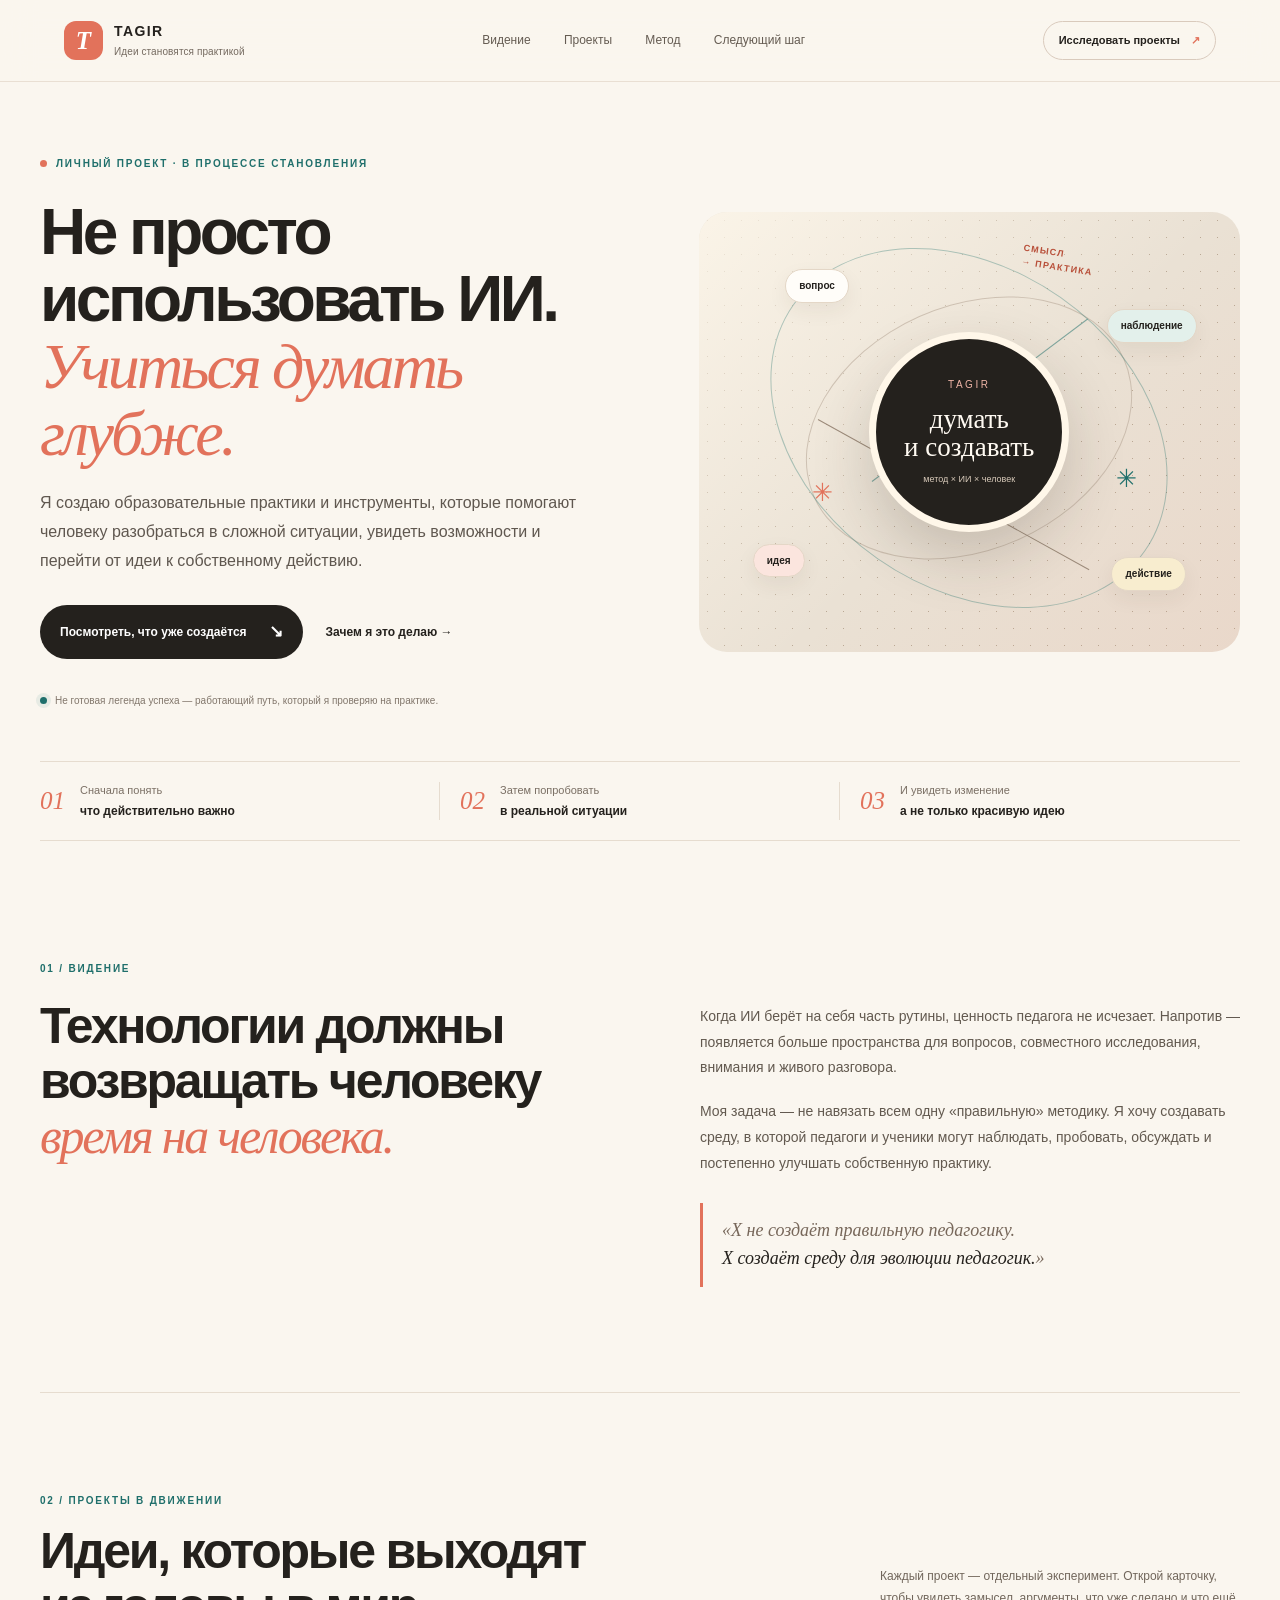
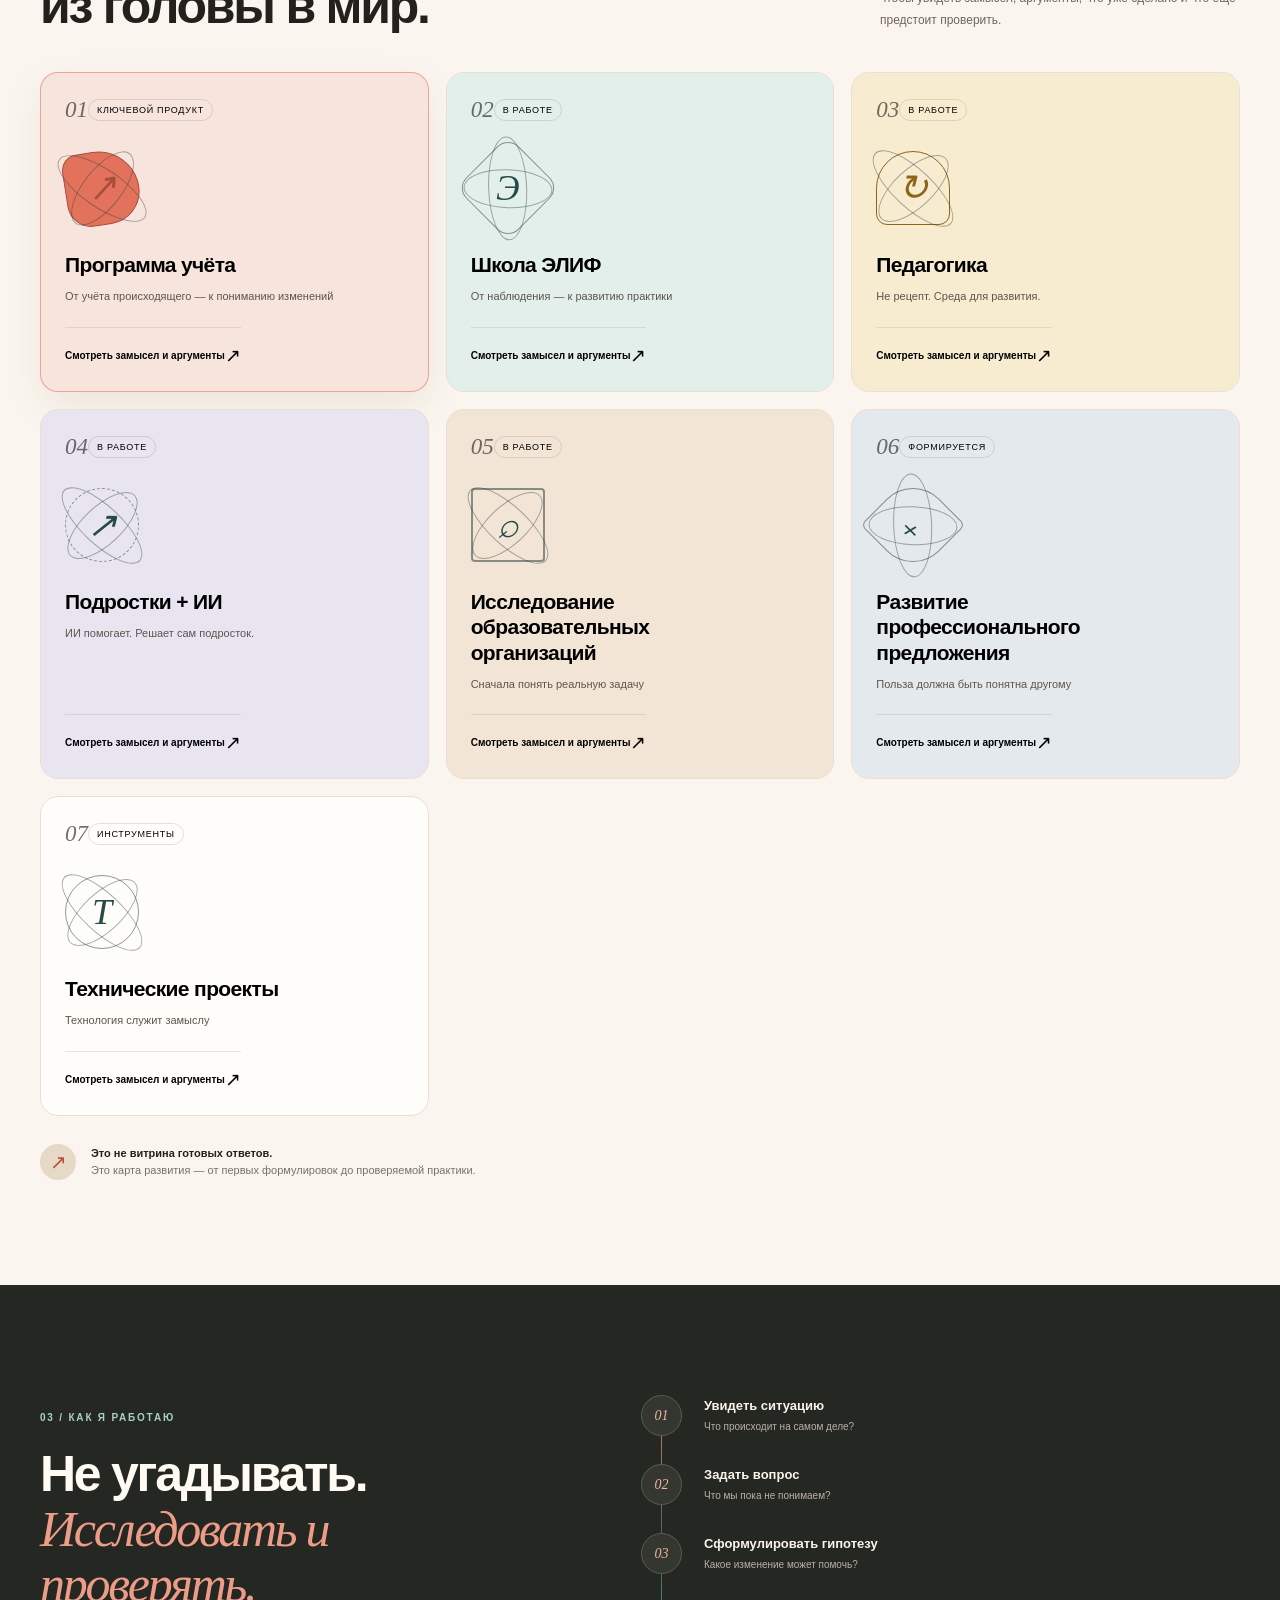
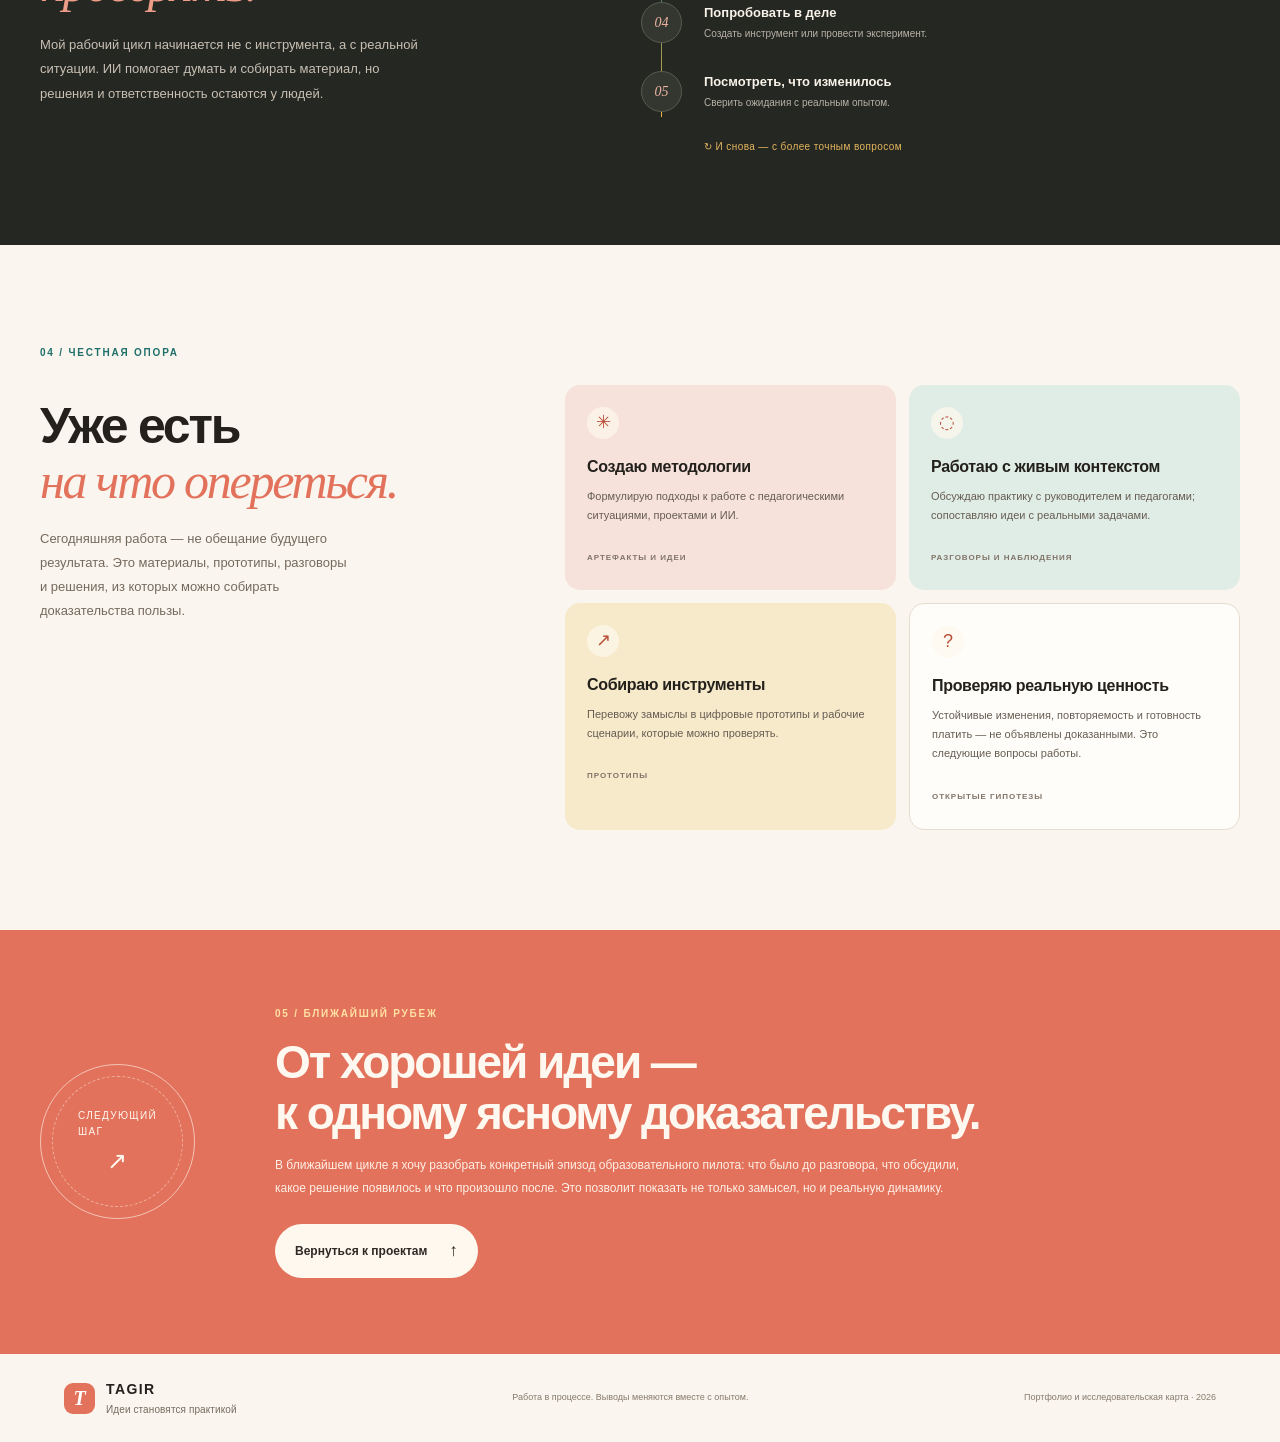
==== commit 6f338541: "Regenerate public static page with valid HTML tags" ====
--- a/public/index.html
+++ b/public/index.html
@@ -1124,7 +1124,7 @@
     }
   ]
 }
-</script><style><style>
+</script><style>
 :root{--paper:#FAF6EF;--white:#FFFDF9;--ink:#24211D;--muted:#756B60;--line:#E6DCCF;--coral:#E2725B;--coral-dark:#B84F39;--teal:#1F6F6B;--yellow:#F2B441;--serif:Georgia,'Times New Roman',serif;--sans:Inter,-apple-system,BlinkMacSystemFont,'Segoe UI',sans-serif}*{box-sizing:border-box}html{scroll-behavior:smooth;scroll-padding-top:90px}body{margin:0;background:var(--paper);color:var(--ink);font-family:var(--sans);line-height:1.55}a{color:inherit;text-decoration:none}.site-header{height:82px;display:flex;align-items:center;justify-content:space-between;padding:0 clamp(20px,5vw,76px);border-bottom:1px solid #e9dfd3;background:rgba(250,246,239,.94);position:sticky;top:0;z-index:20;backdrop-filter:blur(16px)}.brand{display:flex;align-items:center;gap:11px;font-size:14px;font-weight:850;letter-spacing:.1em}.brand-symbol{display:grid;place-items:center;width:39px;height:39px;background:var(--coral);color:white;border-radius:12px;font:italic bold 25px var(--serif);letter-spacing:0}.brand small{display:block;font-size:10px;font-weight:500;letter-spacing:.01em;color:var(--muted);margin-top:1px}.site-header nav{display:flex;gap:clamp(16px,2.6vw,38px);font-size:12px;color:#655c52}.site-header nav a:hover,.text-link:hover{color:var(--coral-dark)}.header-cta{border:1px solid #d9cabc;padding:10px 15px;border-radius:99px;font-size:11px;font-weight:750}.header-cta span{color:var(--coral);margin-left:8px}.section-wrap{width:min(1200px,calc(100% - 48px));margin:auto}.hero{padding-top:74px;display:grid;grid-template-columns:1.05fr .95fr;column-gap:5%;align-items:center}.eyebrow,.section-kicker{font-size:10px;letter-spacing:.18em;font-weight:800;color:var(--teal)}.eyebrow{display:flex;align-items:center;gap:9px}.eyebrow-dot,.live-dot{width:7px;height:7px;border-radius:50%;background:var(--coral);display:inline-block}.hero h1{font-size:clamp(42px,5vw,68px);letter-spacing:-.055em;line-height:1.05;font-weight:760;margin:27px 0 22px;max-width:650px}.hero h1 em,.manifesto h2 em,.method-intro h2 em,.proof-grid h2 em{font-family:var(--serif);font-weight:500;color:var(--coral);letter-spacing:-.045em}.hero-lead{max-width:550px;font-size:16px;color:#5f574f;line-height:1.8}.hero-actions{display:flex;align-items:center;gap:23px;margin-top:29px;flex-wrap:wrap}.button{display:inline-flex;align-items:center;gap:22px;border-radius:100px;padding:14px 20px;font-size:12px;font-weight:750;transition:transform .2s,box-shadow .2s}.button:hover{transform:translateY(-2px);box-shadow:0 10px 25px #33251a18}.button-dark{background:var(--ink);color:white}.button-dark span,.button-light span{font-size:17px}.text-link{font-size:12px;font-weight:750}.hero-footnote{margin-top:34px;font-size:10px;color:#82776c;display:flex;gap:8px;align-items:center}.live-dot{background:var(--teal);box-shadow:0 0 0 4px #1f6f6b15}.hero-art{height:440px;position:relative;overflow:hidden;border-radius:28px;background:#eae1d4;background-image:radial-gradient(#b9a894 0.7px,transparent .7px);background-size:17px 17px}.hero-art:before{content:'';position:absolute;inset:0;background:linear-gradient(135deg,#fff9edc9,transparent 54%,#e2725b15)}.art-orbit{position:absolute;border:1px solid #b3a3938c;border-radius:50%;left:50%;top:49%;transform:translate(-50%,-50%) rotate(-24deg)}.orbit-one{width:340px;height:245px}.orbit-two{width:430px;height:320px;transform:translate(-50%,-50%) rotate(35deg);border-color:#1f6f6b55}.art-line{position:absolute;height:1px;background:#9d8c7b;transform-origin:left}.line-one{width:310px;top:47%;left:22%;transform:rotate(29deg)}.line-two{width:270px;top:61%;left:32%;transform:rotate(-37deg);background:#1f6f6b88}.art-core{position:absolute;top:50%;left:50%;transform:translate(-50%,-50%);width:200px;height:200px;border-radius:50%;background:var(--ink);color:#fffaf2;display:flex;flex-direction:column;justify-content:center;align-items:center;text-align:center;box-shadow:0 25px 60px #32261c30;border:7px solid #fff7e9}.art-core span{font-size:10px;letter-spacing:.25em;color:#efb5a7}.art-core strong{font:normal 27px/1.05 var(--serif);margin:12px 0}.art-core i{font-style:normal;font-size:9px;color:#d7c9b9}.art-node{position:absolute;background:#fffdf9;border:1px solid #e4d7c7;border-radius:100px;padding:8px 13px;font-size:10px;font-weight:750;box-shadow:0 8px 20px #392b1c10}.node-a{top:13%;left:16%}.node-b{top:22%;right:8%;background:#e3f0eb}.node-c{bottom:17%;left:10%;background:#fbe5de}.node-d{bottom:14%;right:10%;background:#f8edcf}.art-sticker{position:absolute;right:27%;top:8%;font-size:9px;letter-spacing:.14em;font-weight:850;color:var(--coral-dark);transform:rotate(9deg)}.art-spark{position:absolute;color:var(--coral);font-size:25px}.spark-a{left:21%;bottom:32%}.spark-b{right:19%;bottom:35%;color:var(--teal)}.hero-bottom{grid-column:1/-1;display:grid;grid-template-columns:repeat(3,1fr);margin:53px 0 70px;border-top:1px solid var(--line);border-bottom:1px solid var(--line);padding:20px 0}.hero-bottom>div{display:flex;align-items:center;gap:15px;padding:0 20px;border-right:1px solid var(--line);font-size:11px;color:#7a6f64}.hero-bottom>div:first-child{padding-left:0}.hero-bottom>div:last-child{border:0}.hero-bottom b{display:block;color:var(--ink);font-size:12px;margin-top:2px}.hero-index{font:italic 25px var(--serif);color:var(--coral)}.manifesto{padding:50px 0 105px}.manifesto-grid{display:grid;grid-template-columns:1fr 1fr;gap:10%;margin-top:22px}.manifesto h2,.section-heading h2,.method-intro h2,.proof-grid h2,.next-inner h2{font-size:clamp(33px,4vw,50px);line-height:1.1;letter-spacing:-.045em;margin:0;font-weight:750}.manifesto-copy{padding-top:5px;font-size:14px;color:#62594f;line-height:1.85}.manifesto-copy p{margin:0 0 18px}.manifesto-quote{border-left:3px solid var(--coral);padding:14px 0 14px 19px;margin-top:26px;font:italic 18px/1.55 var(--serif);color:#77675a}.manifesto-quote b{font-weight:500;color:var(--ink)}.projects-section{padding:80px 0 105px;border-top:1px solid var(--line)}.section-heading{display:flex;align-items:end;justify-content:space-between;gap:40px;margin:20px 0 38px}.section-heading h2{margin-top:16px}.section-heading>p{max-width:360px;color:#71665b;font-size:12px;line-height:1.8;margin:0 0 3px}.project-grid{display:grid;grid-template-columns:repeat(3,1fr);gap:17px}.project-card{min-height:320px;border-radius:18px;background:var(--white);padding:24px;position:relative;overflow:hidden;border:1px solid #e9dfd3;display:flex;flex-direction:column;cursor:pointer;transition:transform .25s,box-shadow .25s,border-color .25s;text-align:left}.project-card:hover{transform:translateY(-5px);box-shadow:0 18px 40px #35251a12;border-color:#d6b9a6}.project-card:nth-child(1){background:#f7e4dd}.project-card:nth-child(2){background:#e2efea}.project-card:nth-child(3){background:#f7eccf}.project-card:nth-child(4){background:#e8e4f0}.project-card:nth-child(5){background:#f2e5d5}.project-card:nth-child(6){background:#e3e9ed}.project-card-top{display:flex;justify-content:space-between;align-items:center}.project-number{font:italic 23px var(--serif);opacity:.55}.project-status{font-size:9px;letter-spacing:.08em;text-transform:uppercase;border:1px solid #43382a25;padding:5px 8px;border-radius:100px}.project-illustration{height:94px;margin:18px 0 8px;position:relative;display:flex;align-items:center;justify-content:center}.project-glyph{position:relative;width:74px;height:74px;border:1px solid #2b3e3b88;border-radius:50%;display:grid;place-items:center;font:italic 36px var(--serif);color:#264b47}.project-glyph:before,.project-glyph:after{content:'';position:absolute;width:102px;height:37px;border:1px solid #2b3e3b6b;border-radius:50%;transform:rotate(43deg)}.project-glyph:after{transform:rotate(-43deg);width:87px}.project-card:nth-child(1) .project-glyph{border-radius:28% 72% 58% 42%;border-color:#a84d3d;color:#a84d3d;transform:rotate(-9deg)}.project-card:nth-child(2) .project-glyph{border-radius:15px;transform:rotate(45deg)}.project-card:nth-child(2) .project-glyph span{transform:rotate(-45deg)}.project-card:nth-child(3) .project-glyph{border-radius:50% 50% 15% 15%;border-color:#8d6518;color:#8d6518}.project-card:nth-child(4) .project-glyph{border-radius:50%;border-style:dashed}.project-card:nth-child(5) .project-glyph{border-radius:4px;border-width:2px}.project-card:nth-child(6) .project-glyph{border-radius:50% 8% 50% 8%;transform:rotate(45deg)}.project-card h3{font-size:21px;line-height:1.2;letter-spacing:-.03em;margin:9px 0 10px;max-width:280px}.project-card p{font-size:11px;line-height:1.75;color:#5d554d;margin:0 0 20px;max-width:320px}.project-card-bottom{display:flex;align-items:center;justify-content:space-between;margin-top:auto;padding-top:16px;border-top:1px solid #6c5c4a25;font-size:10px;font-weight:750}.project-card-bottom span:last-child{font-size:19px;font-weight:400}.project-hint{display:flex;align-items:center;gap:15px;margin-top:28px;color:#7b7065;font-size:11px}.project-hint b{color:var(--ink)}.hint-mark{display:grid;place-items:center;width:36px;height:36px;border-radius:50%;background:#e7d9c7;color:var(--coral-dark);font-size:20px}.method-section{background:#252722;color:#f9f3e9;padding:90px 0}.method-inner{display:grid;grid-template-columns:.85fr 1.15fr;gap:10%;align-items:center}.method-intro .section-kicker{color:#a6d1c2}.method-intro h2{margin:21px 0;color:#fffaf2}.method-intro h2 em{color:#ed9c87}.method-intro p{max-width:390px;color:#c9c0b4;font-size:13px;line-height:1.9}.method-visual{position:relative;padding:6px 0 0 22px}.method-rail{position:absolute;left:42px;top:24px;bottom:38px;width:1px;background:linear-gradient(#e2725b,#1f6f6b,#f2b441)}.method-step{display:flex;align-items:center;gap:22px;position:relative;padding:14px 0}.method-step>span{width:41px;height:41px;display:grid;place-items:center;border-radius:50%;background:#343730;border:1px solid #5a5b50;color:#edb5a3;font:italic 14px var(--serif);z-index:1}.method-step b{display:block;font-size:13px}.method-step small{display:block;font-size:10px;color:#b8b1a7;margin-top:3px}.method-loop{margin:13px 0 0 63px;font-size:10px;color:#e5b65e;letter-spacing:.04em}.proof-section{padding:100px 0}.proof-grid{display:grid;grid-template-columns:.75fr 1.25fr;gap:10%;align-items:start;margin-top:25px}.proof-grid h2{margin:14px 0 18px}.proof-grid>div:first-child>p{max-width:310px;font-size:13px;line-height:1.85;color:#75695d}.proof-cards{display:grid;grid-template-columns:1fr 1fr;gap:13px}.proof-card{min-height:205px;border-radius:15px;padding:22px;position:relative}.proof-card-coral{background:#f6e2db}.proof-card-teal{background:#e0ece6}.proof-card-yellow{background:#f6eacb}.proof-card-plain{background:#fffdf9;border:1px solid var(--line)}.proof-icon{display:grid;place-items:center;width:32px;height:32px;border-radius:50%;background:#fff9edaa;font-size:18px;color:var(--coral-dark)}.proof-card h3{font-size:16px;letter-spacing:-.02em;margin:16px 0 7px}.proof-card p{font-size:11px;line-height:1.75;color:#665d52;margin:0 0 18px}.proof-tag{font-size:8px;letter-spacing:.12em;font-weight:850;color:#817468}.next-section{background:var(--coral);color:#fff8f0;padding:76px 0}.next-inner{display:grid;grid-template-columns:180px 1fr;gap:55px;align-items:center}.next-orb{width:155px;height:155px;border:1px solid #fff7ed9c;border-radius:50%;display:flex;flex-direction:column;align-items:center;justify-content:center;position:relative;font-size:10px;letter-spacing:.13em;line-height:1.6}.next-orb:before{content:'';position:absolute;inset:11px;border:1px dashed #fff7ed77;border-radius:50%}.next-orb b{font:normal 24px var(--serif);margin-top:7px}.next-inner .section-kicker{color:#ffe1a3}.next-inner h2{font-size:clamp(32px,4vw,46px);margin:16px 0}.next-inner p{max-width:700px;color:#fff0e7;font-size:12px;line-height:1.9}.button-light{background:#fff8ef;color:#2d2823;margin-top:12px}.site-footer{padding:25px clamp(20px,5vw,76px);display:flex;align-items:center;justify-content:space-between;gap:20px;color:#85796d;font-size:9px}.footer-brand{color:var(--ink)}.footer-brand .brand-symbol{width:31px;height:31px;border-radius:9px;font-size:20px}.site-footer p{margin:0}.modal-backdrop{position:fixed;inset:0;background:#201c18c7;z-index:50;display:flex;justify-content:flex-end;backdrop-filter:blur(5px)}.modal-backdrop[hidden]{display:none}.project-modal{background:var(--paper);width:min(760px,100%);height:100%;overflow-y:auto;position:relative;padding:clamp(25px,5vw,55px);box-shadow:-25px 0 80px #0002;animation:slideIn .25s ease}.modal-close{position:sticky;top:0;float:right;border:0;background:#e9dfd3;color:var(--ink);width:42px;height:42px;border-radius:50%;font-size:26px;cursor:pointer;z-index:2}.modal-hero{padding-top:40px;border-bottom:1px solid var(--line);padding-bottom:28px}.modal-eyebrow{font-size:10px;letter-spacing:.16em;font-weight:800;color:var(--teal)}.modal-hero h2{font-size:clamp(36px,5vw,55px);letter-spacing:-.05em;line-height:1.05;margin:18px 0}.modal-hero h2 em{font:italic 500 1em var(--serif);color:var(--coral)}.modal-hero p{font-size:15px;color:#6d6257;line-height:1.8;max-width:600px}.modal-banner{margin:25px 0 0;background:#252722;color:#fff7eb;padding:21px 23px;border-radius:14px;font:italic 20px/1.5 var(--serif)}.modal-banner small{display:block;font:800 9px var(--sans);letter-spacing:.16em;color:#d9b98b;margin-bottom:8px}.modal-section{padding:25px 0;border-bottom:1px solid var(--line)}.modal-section h3{font-size:20px;letter-spacing:-.03em;margin:0 0 13px}.modal-section>p{font-size:12px;line-height:1.9;color:#62594f}.argument-grid{display:grid;grid-template-columns:1fr 1fr;gap:11px}.argument-card{background:var(--white);border:1px solid var(--line);border-radius:12px;padding:16px}.argument-card span{font-size:9px;letter-spacing:.1em;color:var(--coral-dark);font-weight:850}.argument-card p{font-size:11px;line-height:1.75;margin:8px 0 0;color:#62594f}.detail-list{display:grid;gap:10px}.detail-item{display:grid;grid-template-columns:31px 1fr;gap:12px;align-items:start;background:#fffdf9;border:1px solid #e9dfd3;border-radius:11px;padding:14px}.detail-item>span{font:italic 17px var(--serif);color:var(--coral)}.detail-item b{font-size:12px;display:block}.detail-item p{font-size:11px;line-height:1.75;color:#74695e;margin:4px 0 0}.status-note{font-size:10px;line-height:1.7;color:#6e655b;background:#eee6db;padding:14px 16px;border-radius:10px}.modal-next{background:#e3eee8;padding:20px;border-radius:13px;margin-top:20px}.modal-next b{display:block;font-size:13px}.modal-next p{font-size:11px;line-height:1.8;color:#5c655f;margin:8px 0 0}.modal-footer{font-size:9px;color:#8a7d70;padding:20px 0}.no-results{padding:40px;text-align:center}@keyframes slideIn{from{transform:translateX(25px);opacity:.6}to{transform:translateX(0);opacity:1}}@media(max-width:900px){.site-header{padding:0 22px}.site-header nav{display:none}.hero{grid-template-columns:1fr;padding-top:45px}.hero-art{margin-top:35px;height:370px}.hero-bottom{margin-bottom:35px}.manifesto-grid,.method-inner,.proof-grid{grid-template-columns:1fr;gap:32px}.section-heading{align-items:start;flex-direction:column;gap:15px}.section-heading>p{max-width:560px}.project-grid{grid-template-columns:repeat(2,1fr)}.proof-grid>div:first-child>p{max-width:600px}.next-inner{grid-template-columns:115px 1fr;gap:28px}.next-orb{width:112px;height:112px;font-size:8px}}@media(max-width:560px){.section-wrap{width:calc(100% - 34px)}.site-header{height:68px;padding:0 17px}.brand{font-size:12px}.brand-symbol{width:34px;height:34px}.header-cta{font-size:0;padding:10px 12px}.header-cta span{font-size:17px;margin:0}.hero{padding-top:37px}.hero h1{font-size:43px}.hero-lead{font-size:14px}.hero-art{height:315px;border-radius:20px}.art-core{width:158px;height:158px}.art-core strong{font-size:22px}.orbit-one{width:270px;height:200px}.orbit-two{width:330px;height:250px}.node-a{left:5%;top:11%}.node-b{right:4%;top:18%}.node-c{left:3%;bottom:12%}.node-d{right:4%;bottom:10%}.art-sticker{right:23%;top:7%;font-size:8px}.hero-bottom{grid-template-columns:1fr;gap:13px;padding:18px 0;margin-top:35px}.hero-bottom>div,.hero-bottom>div:first-child{border:0;padding:0}.manifesto{padding:35px 0 70px}.manifesto h2,.section-heading h2,.method-intro h2,.proof-grid h2{font-size:37px}.projects-section{padding:65px 0}.project-grid{grid-template-columns:1fr;gap:12px}.project-card{min-height:275px;padding:20px}.project-illustration{height:72px;margin:8px 0}.project-glyph{transform:scale(.85)}.method-section{padding:65px 0}.method-visual{padding-left:0}.method-rail{left:20px}.method-step{gap:15px}.method-step>span{flex:0 0 41px}.proof-section{padding:70px 0}.proof-cards{grid-template-columns:1fr}.proof-card{min-height:170px}.next-section{padding:60px 0}.next-inner{grid-template-columns:1fr;gap:20px}.next-orb{width:90px;height:90px}.next-inner h2{font-size:34px}.site-footer{flex-wrap:wrap;justify-content:flex-start;padding:22px 17px}.site-footer p{order:3;flex-basis:100%}.project-modal{padding:23px 19px}.modal-hero{padding-top:24px}.modal-hero h2{font-size:38px}.argument-grid{grid-template-columns:1fr}.modal-banner{font-size:17px}}@media(prefers-reduced-motion:reduce){*,*:before,*:after{scroll-behavior:auto!important;animation:none!important;transition:none!important}}
 /* Project narrative: deeper layer and cross-project navigation */
 .project-card-featured{border-color:rgba(226,114,91,.55);background:linear-gradient(145deg,#fffdf9 0%,#fff4ec 100%);box-shadow:0 14px 38px rgba(112,65,40,.09)}
@@ -1136,7 +1136,7 @@
 .related-projects{display:grid;grid-template-columns:repeat(auto-fit,minmax(210px,1fr));gap:10px;margin-top:16px}.related-project{font:inherit;text-align:left;display:grid;grid-template-columns:30px 1fr;gap:2px 10px;padding:15px;border:1px solid var(--line);border-radius:14px;background:var(--white);cursor:pointer;transition:transform .2s,border-color .2s}.related-project:hover{transform:translateY(-3px);border-color:var(--coral)}.related-project>span{grid-row:span 2;color:var(--coral);font-size:12px;font-weight:850}.related-project>b{font-size:14px}.related-project>i{font-style:normal;font-size:11px;color:var(--muted)}
 @media(max-width:680px){.flow-heading{display:block}.flow-heading b{display:block;margin-top:5px}.flow-steps{grid-template-columns:1fr;gap:7px}.flow-step{min-height:0;display:grid;grid-template-columns:32px 1fr;align-items:center;padding:11px 13px}.flow-step>span{grid-row:1}.flow-step>b{grid-column:2;grid-row:1}.flow-step>i{right:15px;top:auto;bottom:-14px;transform:rotate(90deg);font-size:13px}.modal-flow{margin:0 20px}}
 
-</style></style>
+</style>
 </head>
 <body>
 <header class="site-header"><a class="brand" href="#top" aria-label="TAGIR — начало"><span class="brand-symbol">T</span><span>TAGIR <small>Идеи становятся практикой</small></span></a><nav><a href="#vision">Видение</a><a href="#projects">Проекты</a><a href="#method">Метод</a><a href="#next">Следующий шаг</a></nav><a class="header-cta" href="#projects">Исследовать проекты <span>↗</span></a></header>
@@ -1154,7 +1154,7 @@
 </main>
 <footer class="site-footer"><a class="brand footer-brand" href="#top"><span class="brand-symbol">T</span><span>TAGIR <small>Идеи становятся практикой</small></span></a><p>Работа в процессе. Выводы меняются вместе с опытом.</p><span>Портфолио и исследовательская карта · 2026</span></footer>
 <div class="modal-backdrop" id="modal-backdrop" hidden><section class="project-modal" role="dialog" aria-modal="true" aria-labelledby="modal-title"><button class="modal-close" id="modal-close" aria-label="Закрыть окно">×</button><div id="modal-content"></div></section></div>
-<script><script>
+<script>
 (function(){
 'use strict';
 var seed=JSON.parse(document.getElementById('panel-seed-data').textContent);
@@ -1189,5 +1189,5 @@
 function closeProject(){byId('modal-backdrop').hidden=true;document.body.style.overflow='';}
 byId('modal-close').addEventListener('click',closeProject);byId('modal-backdrop').addEventListener('click',function(e){if(e.target===byId('modal-backdrop'))closeProject()});document.addEventListener('keydown',function(e){if(e.key==='Escape'&&!byId('modal-backdrop').hidden)closeProject()});renderCards();
 })();
-</script></script>
+</script>
 </body></html>
